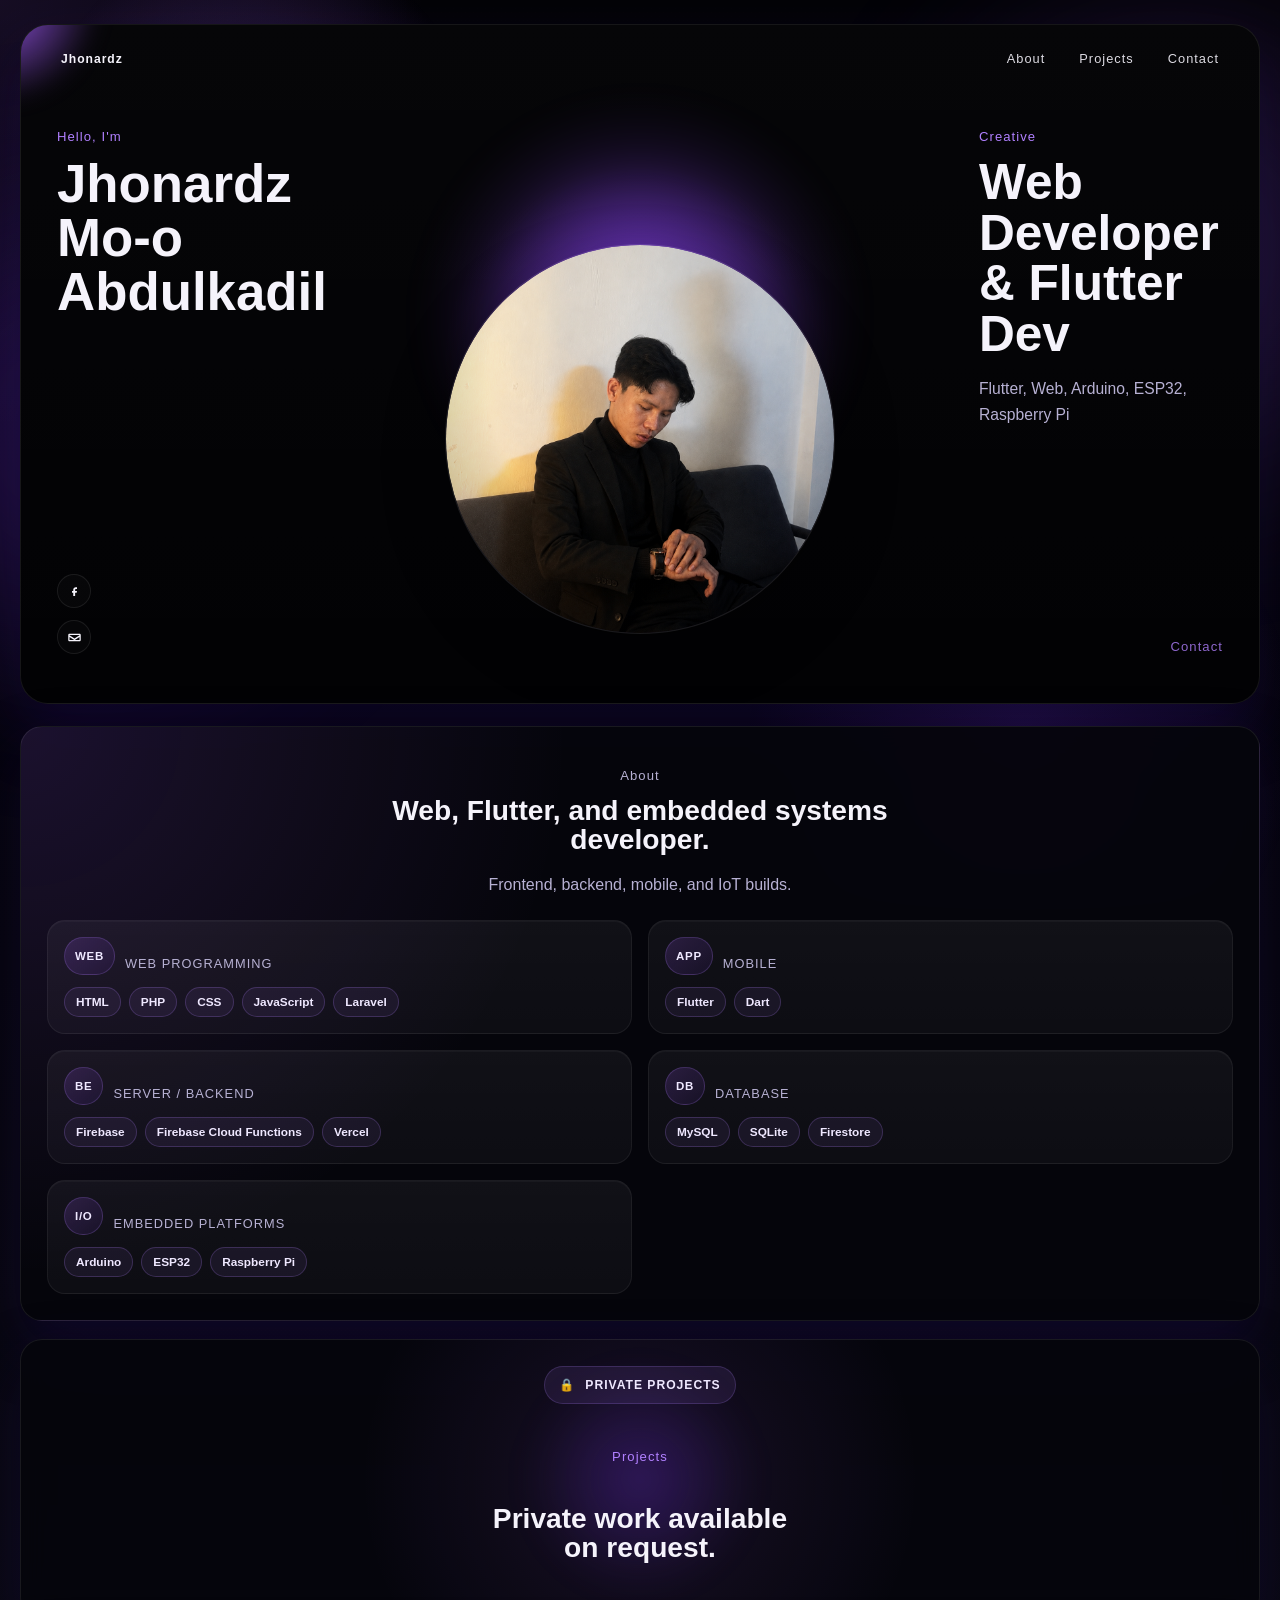
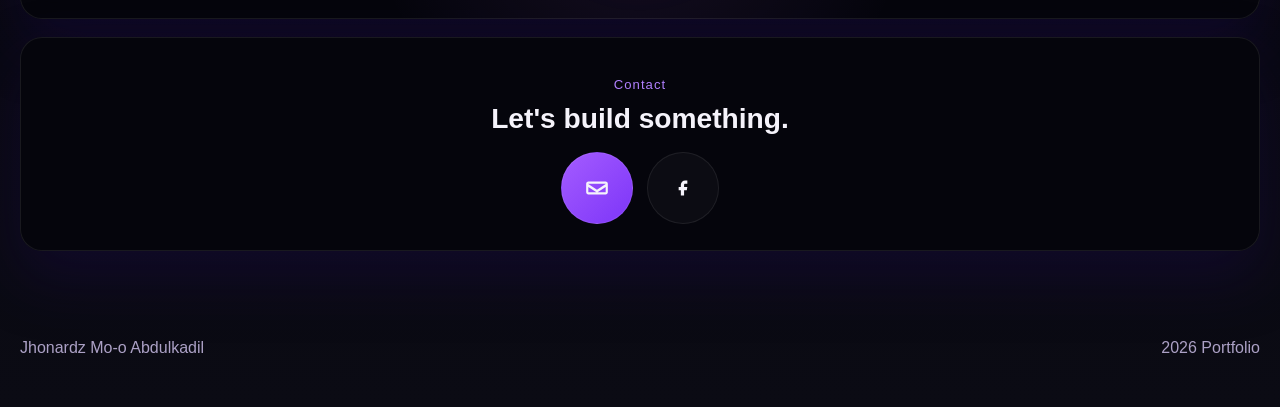
==== index.html @ d3d0dcbd "Add files via upload" ====
<!DOCTYPE html>
<html lang="en">
  <head>
    <meta charset="UTF-8" />
    <meta name="viewport" content="width=device-width, initial-scale=1.0" />
    <title>Jhonardz Mo-o Abdulkadil | Portfolio</title>
    <meta
      name="description"
      content="A premium portfolio landing page for Jhonardz Mo-o Abdulkadil."
    />
    <link rel="stylesheet" href="styles.css" />
  </head>
  <body>
    <div class="page-glow page-glow-left"></div>
    <div class="page-glow page-glow-right"></div>

    <div class="site-shell">
      <section class="showcase reveal" id="hero">
        <header class="topbar">
          <a class="brand" href="#hero">Jhonardz</a>

          <button
            class="menu-toggle"
            type="button"
            aria-expanded="false"
            aria-controls="site-nav"
            aria-label="Toggle navigation"
          >
            <span></span>
            <span></span>
          </button>

          <nav class="nav" id="site-nav">
            <a href="#about">About</a>
            <a href="#projects">Projects</a>
            <a href="#contact">Contact</a>
          </nav>
        </header>

        <div class="hero-layout">
          <aside class="hero-side hero-side-left">
            <div class="intro-copy">
              <p class="eyebrow">Hello, I'm</p>
              <h1>Jhonardz Mo-o Abdulkadil</h1>
            </div>

            <div class="social-rail">
              <a
                href="https://www.facebook.com/johnardz.abdulkadil/"
                aria-label="Facebook"
              >
                <svg viewBox="0 0 24 24" aria-hidden="true">
                  <path
                    d="M14 8h2V5h-2c-2.2 0-4 1.8-4 4v2H8v3h2v5h3v-5h2.5l.5-3H13V9c0-.6.4-1 1-1Z"
                  />
                </svg>
              </a>
              <a
                href="mailto:abdulkadiljhonardz@gmail.com"
                aria-label="Email"
              >
                <svg viewBox="0 0 24 24" aria-hidden="true">
                  <path
                    d="M4 6h16c1.1 0 2 .9 2 2v8c0 1.1-.9 2-2 2H4c-1.1 0-2-.9-2-2V8c0-1.1.9-2 2-2Zm0 2v.4l8 5.2 8-5.2V8H4Zm16 8V11l-7.5 4.9a1 1 0 0 1-1 0L4 11v5h16Z"
                  />
                </svg>
              </a>
            </div>
          </aside>

          <div class="portrait-stage" aria-hidden="true">
            <div class="portrait-aura"></div>
            <div class="portrait-core">
              <img
                class="portrait-image"
                src="me.png"
                alt="Portrait of Jhonardz Mo-o Abdulkadil"
              />
            </div>
          </div>

          <aside class="hero-side hero-side-right">
            <div class="role-copy">
              <p class="eyebrow">Creative</p>
              <h2>
                Web Developer
                <span>& Flutter Dev</span>
              </h2>
              <p class="hero-text">
                Flutter, Web, Arduino, ESP32, Raspberry Pi
              </p>
            </div>

            <a class="resume-link" href="#contact">Contact</a>
          </aside>
        </div>
      </section>

      <main class="content-stack">
        <section class="info-grid info-grid-single reveal" id="about">
          <article class="info-card info-card-large info-card-wide">
            <div class="about-summary">
              <p class="section-kicker">About</p>
              <h3>Web, Flutter, and embedded systems developer.</h3>
              <p>Frontend, backend, mobile, and IoT builds.</p>
            </div>
            <div class="skills-layout">
              <div class="skills-group">
                <div class="skills-meta">
                  <span class="skills-icon">WEB</span>
                  <p class="skills-label">Web Programming</p>
                </div>
                <div class="skills-cloud" aria-label="Web programming stack">
                  <span>HTML</span>
                  <span>PHP</span>
                  <span>CSS</span>
                  <span>JavaScript</span>
                  <span>Laravel</span>
                </div>
              </div>
              <div class="skills-group">
                <div class="skills-meta">
                  <span class="skills-icon">APP</span>
                  <p class="skills-label">Mobile</p>
                </div>
                <div class="skills-cloud" aria-label="Mobile development stack">
                  <span>Flutter</span>
                  <span>Dart</span>
                </div>
              </div>
              <div class="skills-group">
                <div class="skills-meta">
                  <span class="skills-icon">BE</span>
                  <p class="skills-label">Server / Backend</p>
                </div>
                <div class="skills-cloud" aria-label="Server and backend">
                  <span>Firebase</span>
                  <span>Firebase Cloud Functions</span>
                  <span>Vercel</span>
                </div>
              </div>
              <div class="skills-group">
                <div class="skills-meta">
                  <span class="skills-icon">DB</span>
                  <p class="skills-label">Database</p>
                </div>
                <div class="skills-cloud" aria-label="Database technologies">
                  <span>MySQL</span>
                  <span>SQLite</span>
                  <span>Firestore</span>
                </div>
              </div>
              <div class="skills-group">
                <div class="skills-meta">
                  <span class="skills-icon">I/O</span>
                  <p class="skills-label">Embedded Platforms</p>
                </div>
                <div class="skills-cloud" aria-label="Embedded platforms">
                  <span>Arduino</span>
                  <span>ESP32</span>
                  <span>Raspberry Pi</span>
                </div>
              </div>
            </div>
          </article>
        </section>

        <section class="projects reveal" id="projects" tabindex="0">
          <div class="projects-stage">
            <div class="projects-lock-badge" aria-label="Projects are private">
              <span aria-hidden="true">🔒</span>
              <span>Private Projects</span>
            </div>

            <div class="section-heading section-heading-centered">
              <p class="section-kicker">Projects</p>
              <h3>Private work available on request.</h3>
            </div>

            <div
              class="project-notice"
              id="project-notice"
              aria-live="polite"
              aria-hidden="true"
            >
              <span class="project-notice-lock" aria-hidden="true">🔒</span>
              <strong id="project-notice-title">Private Projects</strong>
            </div>
          </div>
        </section>

        <section class="contact-panel reveal" id="contact">
          <div class="contact-header">
            <p class="section-kicker">Contact</p>
            <h3>Let's build something.</h3>
          </div>

          <div class="contact-actions">
            <a
              class="button button-solid contact-icon-button"
              href="mailto:abdulkadiljhonardz@gmail.com"
              aria-label="Email"
            >
              <svg viewBox="0 0 24 24" aria-hidden="true">
                <path
                  d="M4 6h16c1.1 0 2 .9 2 2v8c0 1.1-.9 2-2 2H4c-1.1 0-2-.9-2-2V8c0-1.1.9-2 2-2Zm0 2v.4l8 5.2 8-5.2V8H4Zm16 8V11l-7.5 4.9a1 1 0 0 1-1 0L4 11v5h16Z"
                />
              </svg>
            </a>
            <a
              class="button button-ghost contact-icon-button"
              href="https://www.facebook.com/johnardz.abdulkadil/"
              aria-label="Facebook"
            >
              <svg viewBox="0 0 24 24" aria-hidden="true">
                <path
                  d="M14 8h2V5h-2c-2.2 0-4 1.8-4 4v2H8v3h2v5h3v-5h2.5l.5-3H13V9c0-.6.4-1 1-1Z"
                />
              </svg>
            </a>
          </div>
        </section>
      </main>
    </div>

    <footer class="footer">
      <p>Jhonardz Mo-o Abdulkadil</p>
      <p><span id="year"></span> Portfolio</p>
    </footer>

    <script src="script.js"></script>
  </body>
</html>
---- styles.css ----
:root {
  --page-bg: #05050b;
  --page-bg-alt: #0b0b14;
  --surface: #010103;
  --surface-soft: rgba(6, 6, 12, 0.94);
  --panel: rgba(255, 255, 255, 0.03);
  --line: rgba(255, 255, 255, 0.08);
  --text: #f5f3fb;
  --muted: #b7b1d3;
  --accent: #a45cff;
  --accent-strong: #7d35f8;
  --shadow: 0 26px 60px rgba(30, 10, 85, 0.34);
  --radius-xl: 28px;
  --radius-lg: 22px;
  --radius-md: 18px;
  --max-width: 1240px;
}

* {
  box-sizing: border-box;
}

html {
  scroll-behavior: smooth;
}

body {
  margin: 0;
  min-height: 100vh;
  background:
    radial-gradient(circle at top left, rgba(164, 92, 255, 0.12), transparent 18%),
    linear-gradient(180deg, #030306 0%, var(--page-bg) 48%, var(--page-bg-alt) 100%);
  color: var(--text);
  font-family: "Trebuchet MS", "Segoe UI", sans-serif;
  overflow-x: hidden;
}

body::before {
  content: "";
  position: fixed;
  inset: 0;
  pointer-events: none;
  background:
    radial-gradient(circle at 20% 18%, rgba(164, 92, 255, 0.3), transparent 18%),
    radial-gradient(circle at 80% 82%, rgba(125, 53, 248, 0.18), transparent 22%);
}

a {
  color: inherit;
  text-decoration: none;
}

.page-glow {
  position: fixed;
  width: 420px;
  height: 420px;
  border-radius: 50%;
  filter: blur(100px);
  pointer-events: none;
  opacity: 0.6;
}

.page-glow-left {
  left: -120px;
  top: 220px;
  background: rgba(125, 53, 248, 0.4);
}

.page-glow-right {
  right: -100px;
  top: 40px;
  background: rgba(164, 92, 255, 0.3);
}

.site-shell {
  width: min(calc(100% - 36px), var(--max-width));
  margin: 24px auto 0;
}

.showcase,
.info-card,
.projects,
.contact-panel {
  border: 1px solid rgba(255, 255, 255, 0.08);
  box-shadow: var(--shadow);
}

.showcase {
  position: relative;
  overflow: hidden;
  min-height: 680px;
  padding: 18px 28px 22px;
  border-radius: var(--radius-xl);
  background:
    radial-gradient(circle at center, rgba(125, 53, 248, 0.14), transparent 28%),
    linear-gradient(180deg, rgba(255, 255, 255, 0.02), rgba(255, 255, 255, 0.005)),
    var(--surface);
}

.showcase::before {
  content: "";
  position: absolute;
  top: -120px;
  left: -120px;
  width: 200px;
  height: 200px;
  border-radius: 50%;
  background: radial-gradient(circle, rgba(164, 92, 255, 0.9), transparent 68%);
  filter: blur(12px);
}

.topbar {
  position: relative;
  z-index: 2;
  display: flex;
  align-items: center;
  justify-content: space-between;
  gap: 16px;
  padding: 8px 12px;
}

.brand,
.nav a,
.eyebrow,
.section-kicker,
.project-index,
.resume-link {
  letter-spacing: 0.08em;
}

.brand {
  font-size: 0.76rem;
  font-weight: 700;
  text-transform: none;
}

.nav {
  display: flex;
  align-items: center;
  gap: 34px;
}

.nav a {
  font-size: 0.8rem;
  color: var(--text);
  opacity: 0.9;
}

.nav a:hover,
.nav a:focus-visible {
  color: #ccb1ff;
}

.menu-toggle {
  display: none;
  border: 0;
  padding: 0;
  background: transparent;
  cursor: pointer;
}

.menu-toggle span {
  display: block;
  width: 24px;
  height: 2px;
  margin: 5px 0;
  background: var(--text);
  transition: transform 180ms ease;
}

.hero-layout {
  position: relative;
  display: grid;
  grid-template-columns: minmax(180px, 1fr) minmax(300px, 470px) minmax(180px, 1fr);
  align-items: center;
  min-height: 600px;
  gap: 24px;
}

.hero-side {
  position: relative;
  z-index: 2;
  display: flex;
  flex-direction: column;
  justify-content: center;
  min-height: 100%;
  padding: 42px 8px 20px;
}

.hero-side-left {
  align-items: flex-start;
}

.hero-side-right {
  align-items: flex-end;
  text-align: left;
}

.intro-copy,
.role-copy {
  max-width: 290px;
}

.eyebrow,
.section-kicker,
.project-index,
.resume-link {
  color: #b180ff;
  font-size: 0.82rem;
  text-transform: none;
}

h1,
h2,
h3,
h4 {
  margin: 0;
  font-family: "Arial Black", "Avenir Next", sans-serif;
  line-height: 1.02;
}

h1 {
  max-width: 8ch;
  font-size: clamp(2.1rem, 4.2vw, 3.3rem);
}

h2 {
  max-width: 8ch;
  font-size: clamp(2rem, 4vw, 3.1rem);
}

h2 span {
  color: var(--text);
}

.hero-text {
  max-width: 28ch;
  margin-top: 16px;
  color: var(--muted);
  font-size: 0.98rem;
  line-height: 1.7;
}

.hero-actions,
.contact-actions {
  display: flex;
  flex-wrap: wrap;
  gap: 12px;
}

.hero-actions {
  margin-top: 20px;
}

.stack-badges,
.project-tags {
  display: flex;
  flex-wrap: wrap;
  gap: 10px;
}

.stack-badges {
  margin-top: 20px;
  max-width: 360px;
}

.stack-badges span,
.project-tags span {
  display: inline-flex;
  align-items: center;
  min-height: 34px;
  padding: 0 14px;
  border: 1px solid rgba(177, 128, 255, 0.22);
  border-radius: 999px;
  background: rgba(177, 128, 255, 0.08);
  color: #efe8ff;
  font-size: 0.78rem;
  font-weight: 700;
}

.social-rail {
  display: flex;
  flex-direction: column;
  gap: 12px;
  margin-top: auto;
}

.social-rail a {
  display: grid;
  place-items: center;
  width: 34px;
  height: 34px;
  border: 1px solid var(--line);
  border-radius: 50%;
  background: rgba(255, 255, 255, 0.02);
  transition:
    transform 180ms ease,
    border-color 180ms ease,
    background 180ms ease;
}

.social-rail a:hover,
.social-rail a:focus-visible {
  transform: translateY(-2px);
  border-color: rgba(177, 128, 255, 0.7);
  background: rgba(177, 128, 255, 0.08);
}

.social-rail svg {
  width: 15px;
  height: 15px;
  fill: var(--text);
}

.portrait-stage {
  position: relative;
  display: grid;
  place-items: end center;
  min-height: 520px;
}

.portrait-aura {
  position: absolute;
  left: 50%;
  bottom: 102px;
  width: 430px;
  height: 430px;
  transform: translateX(-50%);
  border-radius: 50%;
  background: radial-gradient(circle, rgba(145, 71, 255, 0.95), rgba(145, 71, 255, 0.1) 54%, transparent 72%);
  filter: blur(16px);
}

.portrait-core {
  position: relative;
  width: min(100%, 390px);
  aspect-ratio: 1 / 1;
  display: flex;
  align-items: center;
  justify-content: center;
  overflow: hidden;
  border-radius: 50%;
  border: 1px solid rgba(255, 255, 255, 0.08);
  box-shadow:
    0 24px 60px rgba(0, 0, 0, 0.34),
    inset 0 0 0 1px rgba(177, 128, 255, 0.08);
  background: rgba(255, 255, 255, 0.02);
}

.portrait-core::after {
  content: "";
  position: absolute;
  inset: 0;
  border-radius: 50%;
  background: radial-gradient(circle at 50% 35%, transparent 48%, rgba(1, 1, 3, 0.18) 72%, rgba(1, 1, 3, 0.5) 100%);
  pointer-events: none;
}

.portrait-image {
  width: 100%;
  height: 100%;
  object-fit: cover;
  object-position: center 22%;
  filter:
    saturate(0.96)
    contrast(1.04)
    brightness(0.96);
  border-radius: 50%;
}

.resume-link {
  margin-top: auto;
  opacity: 0.8;
}

.content-stack {
  padding: 22px 0 72px;
}

.info-grid {
  display: grid;
  grid-template-columns: 1.2fr 0.8fr 0.8fr;
  gap: 18px;
}

.info-grid-single {
  grid-template-columns: 1fr;
}

.info-card-wide {
  width: 100%;
  max-width: none;
  margin: 0;
  text-align: center;
  padding: 30px;
}

.about-summary {
  max-width: 560px;
  margin: 0 auto 22px;
}

.about-summary h3 {
  margin-top: 10px;
}

.about-summary p {
  margin: 12px 0 0;
  color: var(--muted);
  line-height: 1.7;
}

.skills-layout {
  display: grid;
  grid-template-columns: repeat(2, 1fr);
  gap: 16px;
  margin-top: 18px;
  text-align: left;
}

.skills-group {
  padding: 16px;
  border: 1px solid rgba(255, 255, 255, 0.06);
  border-radius: var(--radius-md);
  background:
    linear-gradient(180deg, rgba(255, 255, 255, 0.03), rgba(255, 255, 255, 0.015)),
    rgba(255, 255, 255, 0.02);
  box-shadow: inset 0 1px 0 rgba(255, 255, 255, 0.03);
}

.skills-meta {
  display: flex;
  align-items: center;
  gap: 10px;
  margin-bottom: 12px;
}

.skills-icon {
  display: inline-flex;
  align-items: center;
  justify-content: center;
  min-width: 38px;
  height: 38px;
  padding: 0 10px;
  border: 1px solid rgba(177, 128, 255, 0.22);
  border-radius: 999px;
  background: linear-gradient(135deg, rgba(164, 92, 255, 0.18), rgba(125, 53, 248, 0.08));
  color: #efe8ff;
  font-size: 0.72rem;
  font-weight: 700;
  letter-spacing: 0.06em;
}

.skills-label {
  margin: 0;
  color: #b180ff;
  font-size: 0.8rem;
  letter-spacing: 0.08em;
  text-transform: uppercase;
}

.skills-cloud {
  display: flex;
  flex-wrap: wrap;
  justify-content: flex-start;
  gap: 8px;
}

.skills-cloud span {
  display: inline-flex;
  align-items: center;
  min-height: 30px;
  padding: 0 11px;
  border: 1px solid rgba(177, 128, 255, 0.22);
  border-radius: 999px;
  background: rgba(177, 128, 255, 0.08);
  color: #efe8ff;
  font-size: 0.74rem;
  font-weight: 700;
}

.info-card,
.services,
.projects,
.contact-panel {
  padding: 26px;
  border-radius: var(--radius-lg);
  background: var(--surface-soft);
  backdrop-filter: blur(14px);
}

.info-card-large {
  background:
    radial-gradient(circle at left top, rgba(164, 92, 255, 0.14), transparent 40%),
    var(--surface-soft);
}

.info-card h3,
.section-heading h3,
.contact-panel h3 {
  margin-top: 10px;
  font-size: clamp(1.3rem, 2.2vw, 1.95rem);
}

.info-card p:not(.section-kicker),
.project-card p {
  margin: 16px 0 0;
  color: var(--muted);
  line-height: 1.7;
}

.projects,
.contact-panel {
  margin-top: 18px;
}

.projects {
  position: relative;
  cursor: pointer;
  min-height: 280px;
  overflow: hidden;
  background:
    radial-gradient(circle at center, rgba(164, 92, 255, 0.12), transparent 44%),
    var(--surface-soft);
}

.projects::before {
  content: "";
  position: absolute;
  left: 50%;
  top: 50%;
  width: 220px;
  height: 220px;
  transform: translate(-50%, -50%);
  border-radius: 50%;
  background: radial-gradient(circle, rgba(125, 53, 248, 0.24), rgba(125, 53, 248, 0.02) 66%, transparent 74%);
  filter: blur(18px);
}

.projects-lock-badge {
  display: flex;
  align-items: center;
  justify-content: center;
  gap: 10px;
  width: fit-content;
  min-height: 38px;
  margin: 0 auto 18px;
  padding: 0 14px;
  border: 1px solid rgba(177, 128, 255, 0.2);
  border-radius: 999px;
  background: rgba(177, 128, 255, 0.1);
  color: #efe8ff;
  font-size: 0.76rem;
  font-weight: 700;
  letter-spacing: 0.08em;
  text-transform: uppercase;
}

.projects-stage {
  position: relative;
  z-index: 1;
  display: grid;
  justify-items: center;
  gap: 14px;
}

.section-heading {
  display: flex;
  align-items: end;
  justify-content: space-between;
  gap: 18px;
}

.section-heading-centered {
  flex-direction: column;
  align-items: center;
  justify-content: center;
  text-align: center;
}

.section-heading-centered h3 {
  max-width: 20ch;
}

.service-grid {
  display: grid;
  grid-template-columns: repeat(3, 1fr);
  gap: 18px;
  margin-top: 22px;
}

.service-card {
  padding: 24px;
  border: 1px solid var(--line);
  border-radius: var(--radius-md);
  background: rgba(255, 255, 255, 0.02);
}

.service-card h4 {
  margin-top: 10px;
  font-size: 1.08rem;
}

.service-card p:last-child {
  margin: 16px 0 0;
  color: var(--muted);
  line-height: 1.7;
}

.project-grid {
  display: grid;
  grid-template-columns: repeat(3, 1fr);
  gap: 18px;
  margin-top: 22px;
}

.project-card {
  appearance: none;
  width: 100%;
  padding: 24px;
  border: 1px solid var(--line);
  border-radius: var(--radius-md);
  background: rgba(255, 255, 255, 0.02);
  color: var(--text);
  text-align: left;
  cursor: pointer;
  transition:
    transform 180ms ease,
    border-color 180ms ease,
    background 180ms ease,
    box-shadow 180ms ease;
}

.project-card:hover,
.project-card:focus-visible {
  transform: translateY(-4px);
  border-color: rgba(177, 128, 255, 0.34);
  background: rgba(177, 128, 255, 0.06);
  box-shadow: 0 18px 40px rgba(90, 32, 176, 0.16);
}

.project-card:focus-visible {
  outline: 2px solid rgba(177, 128, 255, 0.5);
  outline-offset: 2px;
}

.project-card h4 {
  margin-top: 10px;
  font-size: 1.08rem;
}

.project-tags {
  margin-top: 18px;
}

.project-notice {
  display: flex;
  align-items: center;
  justify-content: center;
  gap: 14px;
  margin-top: 4px;
  padding: 0 20px;
  width: fit-content;
  margin-left: auto;
  margin-right: auto;
  max-height: 0;
  overflow: hidden;
  border: 1px solid transparent;
  border-radius: var(--radius-md);
  background: rgba(177, 128, 255, 0.08);
  opacity: 0;
  transform: translateY(10px);
  transition:
    max-height 220ms ease,
    padding 220ms ease,
    opacity 220ms ease,
    transform 220ms ease,
    border-color 220ms ease;
}

.project-notice.is-visible {
  max-height: 120px;
  padding: 16px 20px;
  border-color: rgba(177, 128, 255, 0.2);
  opacity: 1;
  transform: translateY(0);
}

.project-notice-lock {
  display: grid;
  place-items: center;
  width: 42px;
  height: 42px;
  border-radius: 50%;
  background: rgba(177, 128, 255, 0.16);
  flex-shrink: 0;
}

.project-notice strong {
  display: block;
  font-size: 0.95rem;
  letter-spacing: 0.08em;
  text-transform: uppercase;
  text-align: center;
}

.contact-copy {
  margin: 14px 0 0;
  max-width: 50ch;
  color: var(--muted);
  line-height: 1.7;
}

.contact-panel {
  display: flex;
  flex-direction: column;
  align-items: center;
  justify-content: center;
  gap: 18px;
  text-align: center;
}

.contact-actions {
  display: flex;
  flex-wrap: wrap;
  justify-content: center;
  gap: 14px;
}

.button {
  display: inline-flex;
  align-items: center;
  justify-content: center;
  min-height: 50px;
  padding: 0 20px;
  border-radius: 999px;
  border: 1px solid var(--line);
  font-weight: 700;
  transition:
    transform 180ms ease,
    border-color 180ms ease,
    background 180ms ease;
}

.button:hover,
.button:focus-visible {
  transform: translateY(-2px);
}

.button-solid {
  background: linear-gradient(135deg, #a45cff, #7d35f8);
}

.button-ghost {
  background: rgba(255, 255, 255, 0.03);
}

.contact-icon-button {
  width: 72px;
  min-width: 72px;
  min-height: 72px;
  padding: 0;
  border-radius: 50%;
}

.contact-icon-button svg {
  width: 26px;
  height: 26px;
  fill: currentColor;
}

.footer {
  display: flex;
  justify-content: space-between;
  gap: 16px;
  width: min(calc(100% - 36px), var(--max-width));
  margin: 0 auto;
  padding: 0 0 34px;
  color: rgba(213, 199, 242, 0.8);
}

.reveal {
  opacity: 0;
  transform: translateY(28px);
  transition:
    opacity 700ms ease,
    transform 700ms ease;
}

.reveal.is-visible {
  opacity: 1;
  transform: translateY(0);
}

@media (max-width: 1080px) {
  .hero-layout,
  .info-grid,
  .service-grid,
  .project-grid,
  .contact-panel {
    grid-template-columns: 1fr;
  }

  .hero-layout {
    display: flex;
    flex-direction: column;
    min-height: auto;
    gap: 22px;
    padding: 12px 0 0;
  }

  .hero-side {
    min-height: auto;
    width: 100%;
    padding: 0 8px;
  }

  .hero-side-right {
    align-items: flex-start;
  }

  .portrait-stage {
    min-height: 430px;
    width: 100%;
  }

  .info-grid,
  .skills-layout,
  .service-grid,
  .project-grid {
    display: grid;
  }

  .skills-layout {
    grid-template-columns: 1fr;
  }

  .contact-panel {
    display: grid;
  }

  .contact-actions {
    justify-content: center;
  }
}

@media (max-width: 760px) {
  .site-shell {
    width: min(calc(100% - 20px), var(--max-width));
    margin-top: 10px;
  }

  .showcase {
    min-height: auto;
    padding: 14px 16px 22px;
    border-radius: 22px;
  }

  .topbar {
    padding: 4px;
  }

  .menu-toggle {
    display: inline-block;
  }

  .nav {
    position: absolute;
    top: calc(100% + 10px);
    left: 0;
    right: 0;
    display: none;
    flex-direction: column;
    align-items: flex-start;
    gap: 12px;
    padding: 16px;
    border: 1px solid var(--line);
    border-radius: 18px;
    background: rgba(9, 9, 22, 0.96);
  }

  .nav.is-open {
    display: flex;
  }

  .menu-toggle[aria-expanded="true"] span:first-child {
    transform: translateY(7px) rotate(45deg);
  }

  .menu-toggle[aria-expanded="true"] span:last-child {
    transform: translateY(-7px) rotate(-45deg);
  }

  .hero-side,
  .info-card,
  .services,
  .projects,
  .contact-panel {
    padding-left: 8px;
    padding-right: 8px;
  }

  h1,
  h2 {
    max-width: none;
    font-size: clamp(1.85rem, 8vw, 2.5rem);
  }

  .portrait-stage {
    min-height: 320px;
  }

  .portrait-core {
    width: min(100%, 260px);
  }

  .portrait-aura {
    width: 220px;
    height: 220px;
    bottom: 64px;
  }

  .social-rail {
    flex-direction: row;
    margin-top: 18px;
  }

  .stack-badges {
    max-width: none;
  }

  .resume-link {
    margin-top: 20px;
  }

  .footer {
    flex-direction: column;
    padding-bottom: 24px;
  }

  .projects-lock-badge {
    position: static;
    margin-bottom: 16px;
  }
}
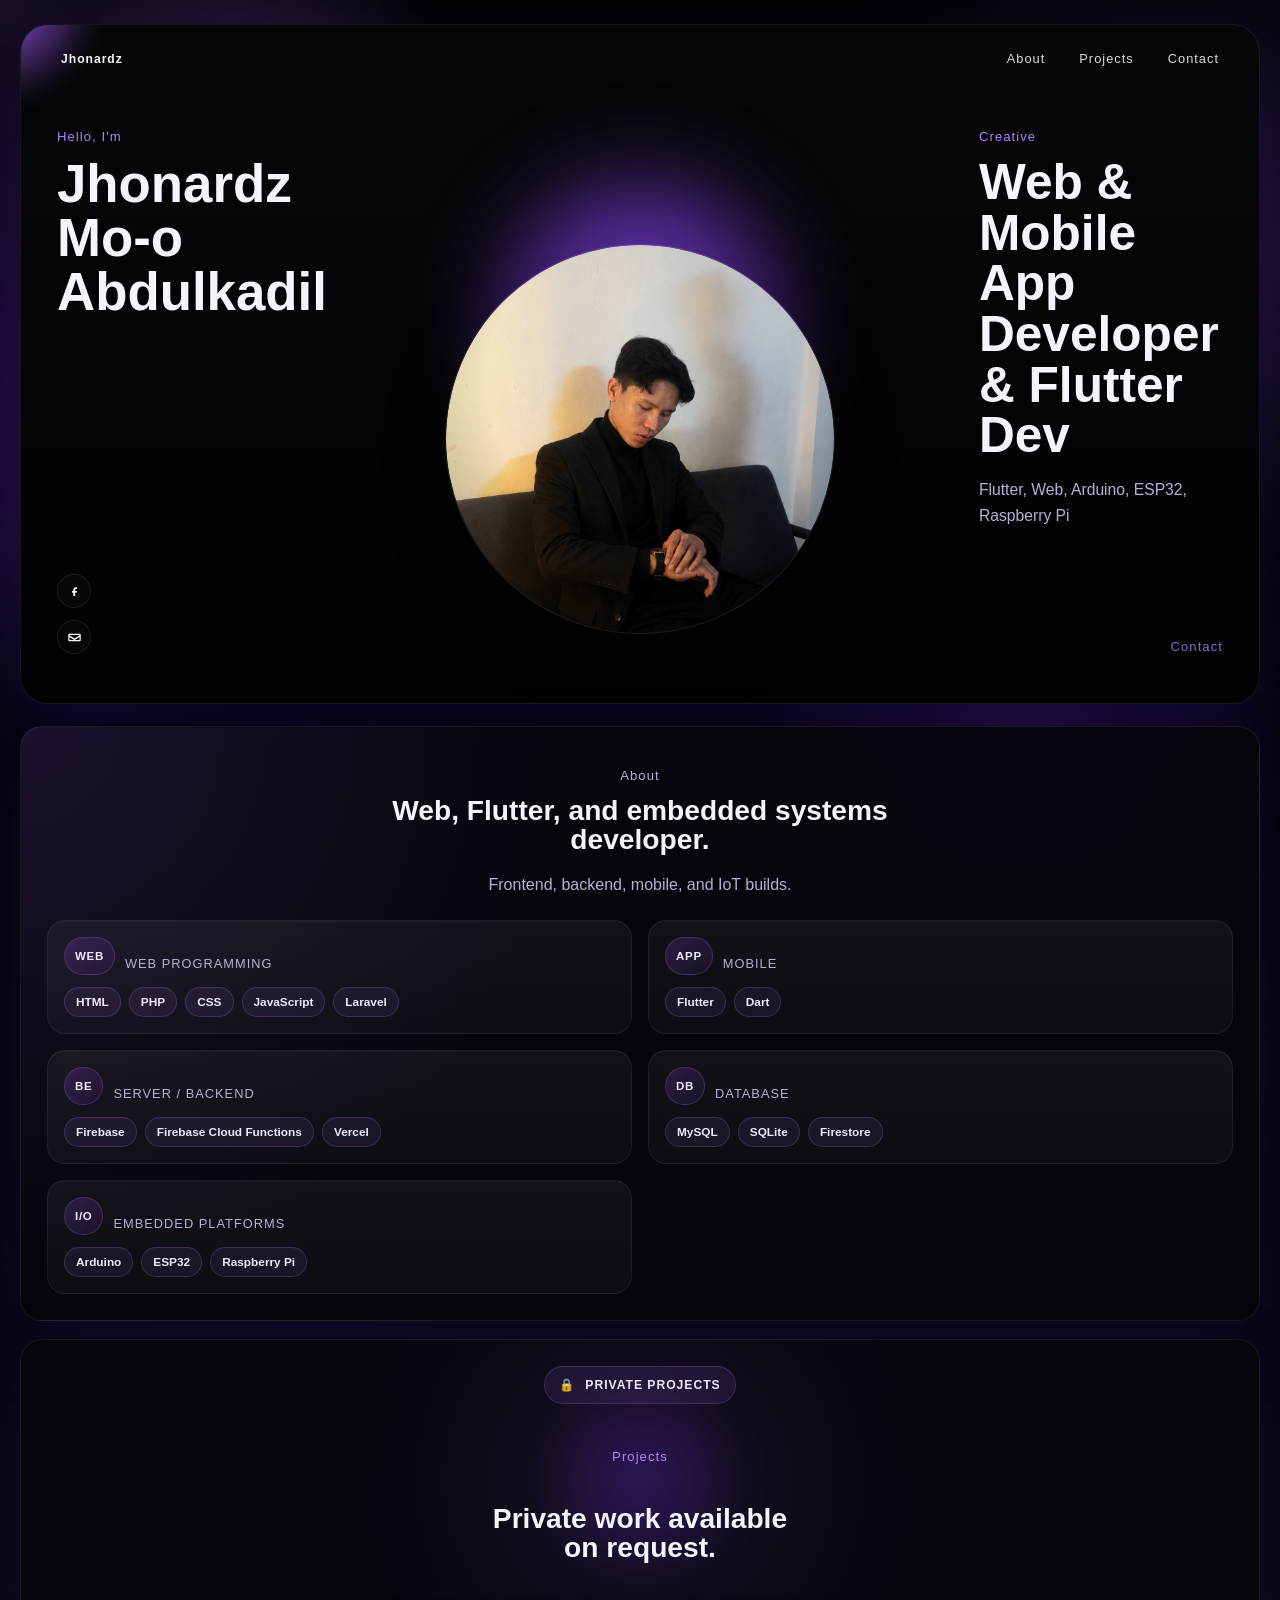
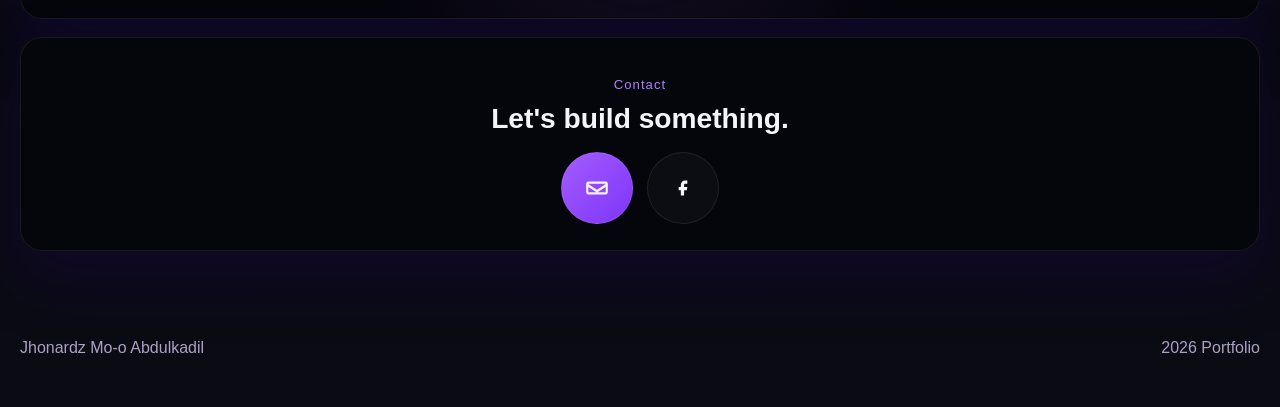
==== commit 4d90613e: "Change job title to Web & Mobile App Developer" ====
--- a/index.html
+++ b/index.html
@@ -83,7 +83,7 @@
             <div class="role-copy">
               <p class="eyebrow">Creative</p>
               <h2>
-                Web Developer
+                Web & Mobile App Developer
                 <span>& Flutter Dev</span>
               </h2>
               <p class="hero-text">
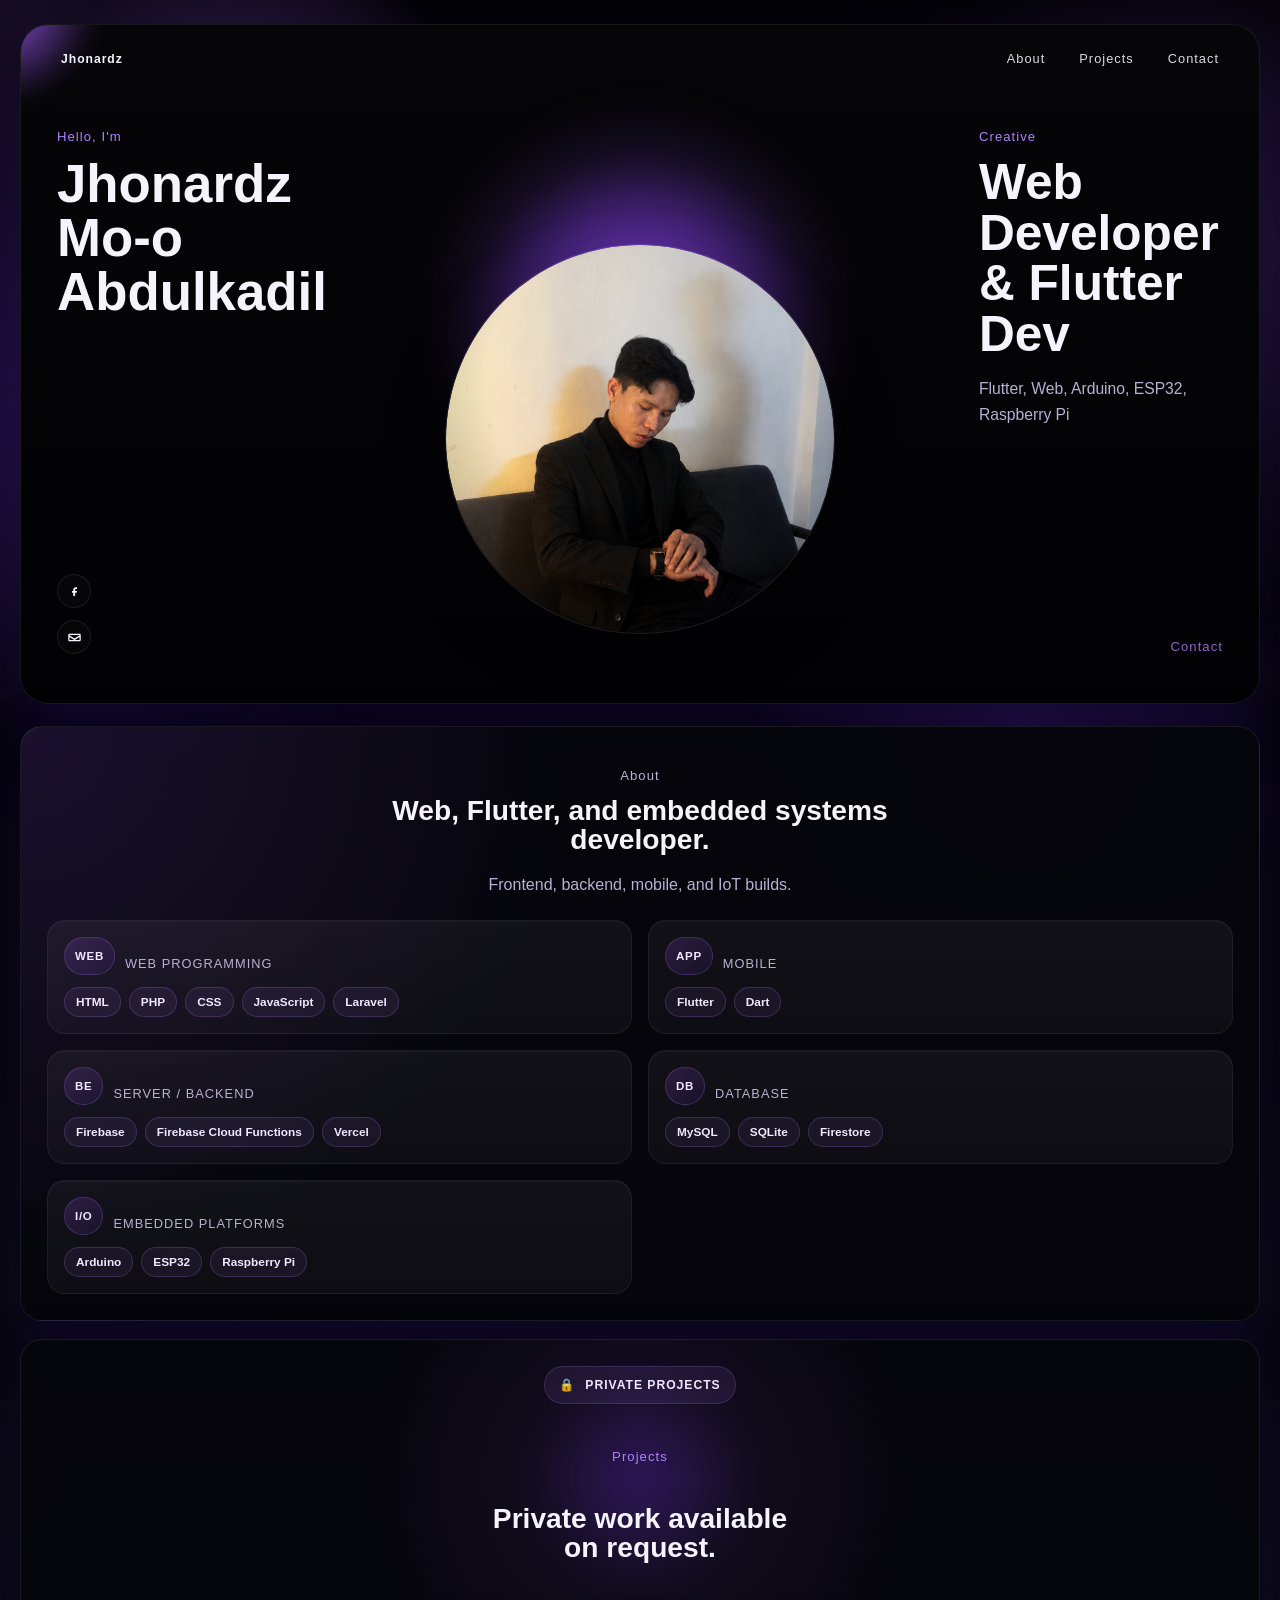
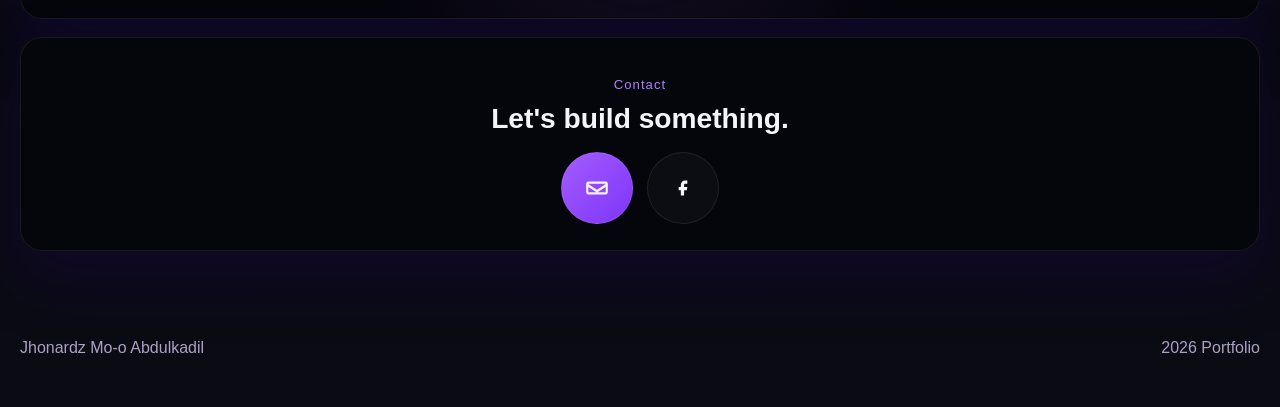
==== commit fc5d806b: "Change job title to 'Web Developer'" ====
--- a/index.html
+++ b/index.html
@@ -83,7 +83,7 @@
             <div class="role-copy">
               <p class="eyebrow">Creative</p>
               <h2>
-                Web & Mobile App Developer
+                Web Developer
                 <span>& Flutter Dev</span>
               </h2>
               <p class="hero-text">
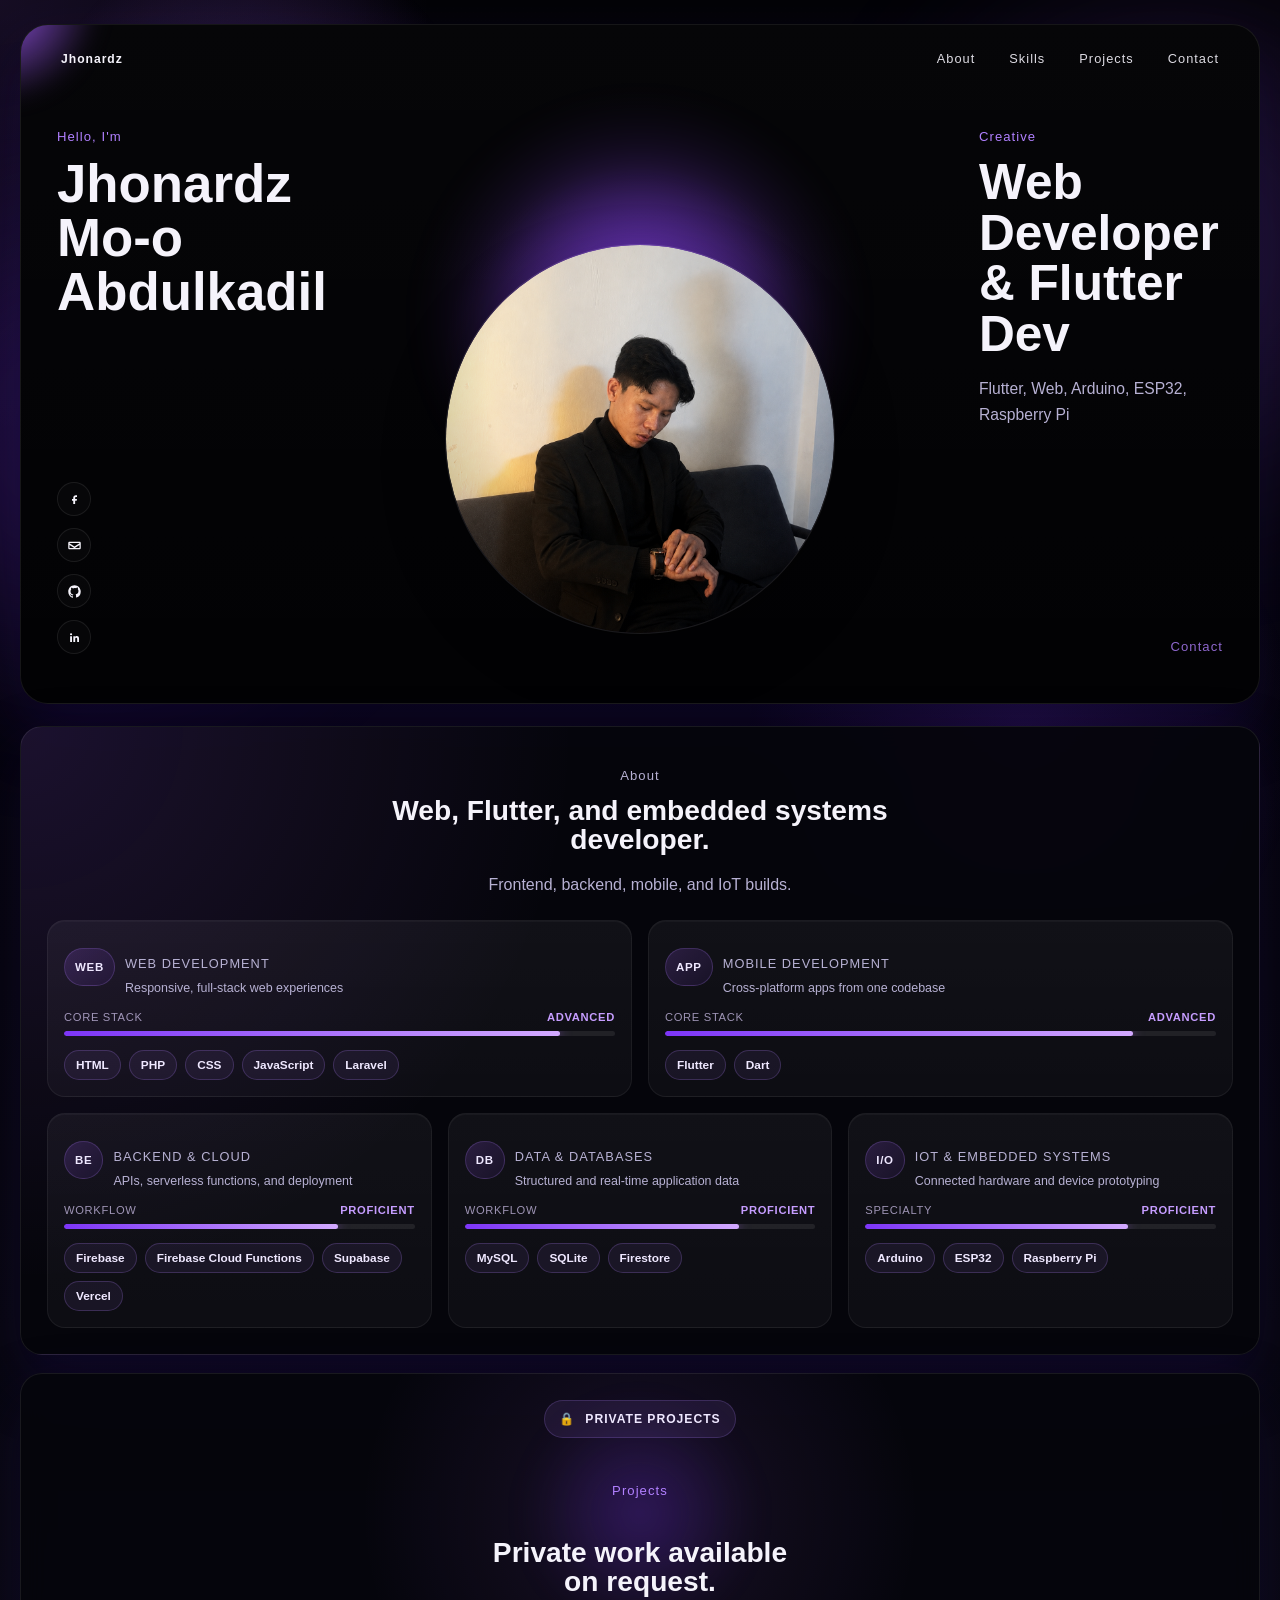
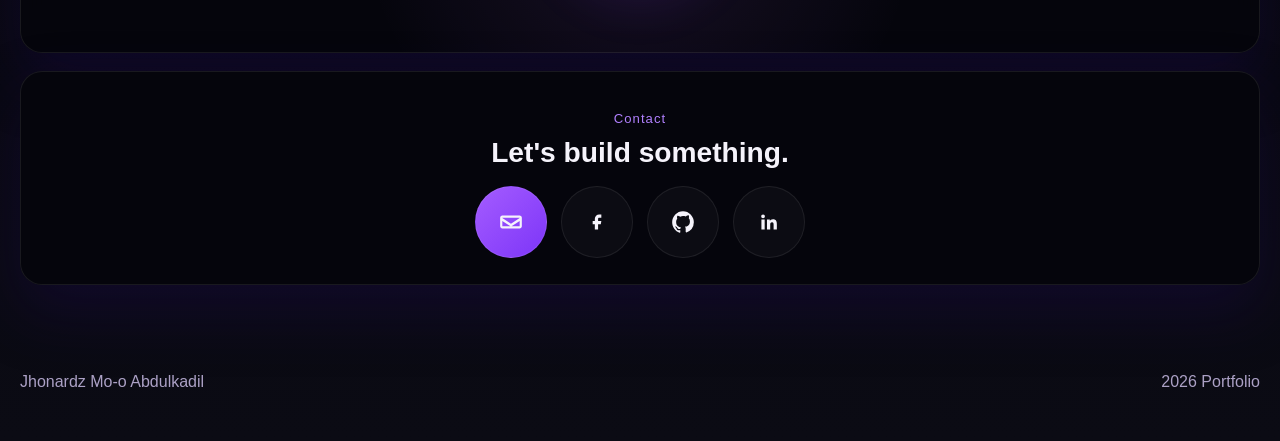
==== commit 59102b59: "Enhance portfolio skills and social links" ====
--- a/index.html
+++ b/index.html
@@ -32,6 +32,7 @@
 
           <nav class="nav" id="site-nav">
             <a href="#about">About</a>
+            <a href="#skills">Skills</a>
             <a href="#projects">Projects</a>
             <a href="#contact">Contact</a>
           </nav>
@@ -65,6 +66,26 @@
                   />
                 </svg>
               </a>
+              <a
+                href="https://github.com/abdulkadiljhonardz-byte"
+                target="_blank"
+                rel="noreferrer"
+                aria-label="GitHub"
+              >
+                <svg viewBox="0 0 24 24" aria-hidden="true">
+                  <path d="M12 2C6.48 2 2 6.58 2 12.23c0 4.52 2.87 8.35 6.84 9.7.5.1.68-.22.68-.49 0-.24-.01-1.04-.01-1.88-2.78.62-3.37-1.2-3.37-1.2-.45-1.18-1.11-1.49-1.11-1.49-.91-.64.07-.63.07-.63 1.01.07 1.54 1.06 1.54 1.06.9 1.57 2.36 1.12 2.94.86.09-.67.35-1.12.64-1.38-2.22-.26-4.56-1.15-4.56-5.1 0-1.13.39-2.05 1.04-2.78-.1-.26-.45-1.31.1-2.73 0 0 .85-.28 2.75 1.06A9.3 9.3 0 0 1 12 6.5c.85 0 1.71.12 2.51.35 1.9-1.34 2.74-1.06 2.74-1.06.55 1.42.2 2.47.1 2.73.65.73 1.04 1.65 1.04 2.78 0 3.96-2.35 4.83-4.58 5.09.36.32.68.94.68 1.9 0 1.37-.01 2.47-.01 2.81 0 .27.18.6.69.49A10.25 10.25 0 0 0 22 12.23C22 6.58 17.52 2 12 2Z" />
+                </svg>
+              </a>
+              <a
+                href="https://www.linkedin.com/in/jhonardz-abdulkadil"
+                target="_blank"
+                rel="noreferrer"
+                aria-label="LinkedIn"
+              >
+                <svg viewBox="0 0 24 24" aria-hidden="true">
+                  <path d="M6.5 8.5A1.75 1.75 0 1 0 6.5 5a1.75 1.75 0 0 0 0 3.5ZM5 9.8h3V19H5V9.8Zm4.9 0h2.87v1.25h.04c.4-.76 1.38-1.56 2.84-1.56 3.04 0 3.6 2 3.6 4.6V19h-3v-4.35c0-1.04-.02-2.37-1.45-2.37-1.45 0-1.67 1.13-1.67 2.3V19h-3V9.8Z" />
+                </svg>
+              </a>
             </div>
           </aside>
 
@@ -104,12 +125,17 @@
               <h3>Web, Flutter, and embedded systems developer.</h3>
               <p>Frontend, backend, mobile, and IoT builds.</p>
             </div>
-            <div class="skills-layout">
-              <div class="skills-group">
+            <div class="skills-layout" id="skills">
+              <div class="skills-group skills-group-featured">
                 <div class="skills-meta">
                   <span class="skills-icon">WEB</span>
-                  <p class="skills-label">Web Programming</p>
-                </div>
+                  <div>
+                    <p class="skills-label">Web Development</p>
+                    <p class="skills-description">Responsive, full-stack web experiences</p>
+                  </div>
+                </div>
+                <div class="skill-level"><span>Core stack</span><span>Advanced</span></div>
+                <div class="skill-meter" role="progressbar" aria-label="Web development proficiency" aria-valuemin="0" aria-valuemax="100" aria-valuenow="90"><span style="--level: 90%"></span></div>
                 <div class="skills-cloud" aria-label="Web programming stack">
                   <span>HTML</span>
                   <span>PHP</span>
@@ -118,11 +144,16 @@
                   <span>Laravel</span>
                 </div>
               </div>
-              <div class="skills-group">
+              <div class="skills-group skills-group-featured">
                 <div class="skills-meta">
                   <span class="skills-icon">APP</span>
-                  <p class="skills-label">Mobile</p>
-                </div>
+                  <div>
+                    <p class="skills-label">Mobile Development</p>
+                    <p class="skills-description">Cross-platform apps from one codebase</p>
+                  </div>
+                </div>
+                <div class="skill-level"><span>Core stack</span><span>Advanced</span></div>
+                <div class="skill-meter" role="progressbar" aria-label="Mobile development proficiency" aria-valuemin="0" aria-valuemax="100" aria-valuenow="85"><span style="--level: 85%"></span></div>
                 <div class="skills-cloud" aria-label="Mobile development stack">
                   <span>Flutter</span>
                   <span>Dart</span>
@@ -131,19 +162,30 @@
               <div class="skills-group">
                 <div class="skills-meta">
                   <span class="skills-icon">BE</span>
-                  <p class="skills-label">Server / Backend</p>
-                </div>
+                  <div>
+                    <p class="skills-label">Backend & Cloud</p>
+                    <p class="skills-description">APIs, serverless functions, and deployment</p>
+                  </div>
+                </div>
+                <div class="skill-level"><span>Workflow</span><span>Proficient</span></div>
+                <div class="skill-meter" role="progressbar" aria-label="Backend and cloud proficiency" aria-valuemin="0" aria-valuemax="100" aria-valuenow="78"><span style="--level: 78%"></span></div>
                 <div class="skills-cloud" aria-label="Server and backend">
                   <span>Firebase</span>
                   <span>Firebase Cloud Functions</span>
+                  <span>Supabase</span>
                   <span>Vercel</span>
                 </div>
               </div>
               <div class="skills-group">
                 <div class="skills-meta">
                   <span class="skills-icon">DB</span>
-                  <p class="skills-label">Database</p>
-                </div>
+                  <div>
+                    <p class="skills-label">Data & Databases</p>
+                    <p class="skills-description">Structured and real-time application data</p>
+                  </div>
+                </div>
+                <div class="skill-level"><span>Workflow</span><span>Proficient</span></div>
+                <div class="skill-meter" role="progressbar" aria-label="Database proficiency" aria-valuemin="0" aria-valuemax="100" aria-valuenow="78"><span style="--level: 78%"></span></div>
                 <div class="skills-cloud" aria-label="Database technologies">
                   <span>MySQL</span>
                   <span>SQLite</span>
@@ -153,8 +195,13 @@
               <div class="skills-group">
                 <div class="skills-meta">
                   <span class="skills-icon">I/O</span>
-                  <p class="skills-label">Embedded Platforms</p>
-                </div>
+                  <div>
+                    <p class="skills-label">IoT & Embedded Systems</p>
+                    <p class="skills-description">Connected hardware and device prototyping</p>
+                  </div>
+                </div>
+                <div class="skill-level"><span>Specialty</span><span>Proficient</span></div>
+                <div class="skill-meter" role="progressbar" aria-label="IoT and embedded systems proficiency" aria-valuemin="0" aria-valuemax="100" aria-valuenow="75"><span style="--level: 75%"></span></div>
                 <div class="skills-cloud" aria-label="Embedded platforms">
                   <span>Arduino</span>
                   <span>ESP32</span>
@@ -218,6 +265,28 @@
                 />
               </svg>
             </a>
+            <a
+              class="button button-ghost contact-icon-button"
+              href="https://github.com/abdulkadiljhonardz-byte"
+              target="_blank"
+              rel="noreferrer"
+              aria-label="GitHub"
+            >
+              <svg viewBox="0 0 24 24" aria-hidden="true">
+                <path d="M12 2C6.48 2 2 6.58 2 12.23c0 4.52 2.87 8.35 6.84 9.7.5.1.68-.22.68-.49 0-.24-.01-1.04-.01-1.88-2.78.62-3.37-1.2-3.37-1.2-.45-1.18-1.11-1.49-1.11-1.49-.91-.64.07-.63.07-.63 1.01.07 1.54 1.06 1.54 1.06.9 1.57 2.36 1.12 2.94.86.09-.67.35-1.12.64-1.38-2.22-.26-4.56-1.15-4.56-5.1 0-1.13.39-2.05 1.04-2.78-.1-.26-.45-1.31.1-2.73 0 0 .85-.28 2.75 1.06A9.3 9.3 0 0 1 12 6.5c.85 0 1.71.12 2.51.35 1.9-1.34 2.74-1.06 2.74-1.06.55 1.42.2 2.47.1 2.73.65.73 1.04 1.65 1.04 2.78 0 3.96-2.35 4.83-4.58 5.09.36.32.68.94.68 1.9 0 1.37-.01 2.47-.01 2.81 0 .27.18.6.69.49A10.25 10.25 0 0 0 22 12.23C22 6.58 17.52 2 12 2Z" />
+              </svg>
+            </a>
+            <a
+              class="button button-ghost contact-icon-button"
+              href="https://www.linkedin.com/in/jhonardz-abdulkadil"
+              target="_blank"
+              rel="noreferrer"
+              aria-label="LinkedIn"
+            >
+              <svg viewBox="0 0 24 24" aria-hidden="true">
+                <path d="M6.5 8.5A1.75 1.75 0 1 0 6.5 5a1.75 1.75 0 0 0 0 3.5ZM5 9.8h3V19H5V9.8Zm4.9 0h2.87v1.25h.04c.4-.76 1.38-1.56 2.84-1.56 3.04 0 3.6 2 3.6 4.6V19h-3v-4.35c0-1.04-.02-2.37-1.45-2.37-1.45 0-1.67 1.13-1.67 2.3V19h-3V9.8Z" />
+              </svg>
+            </a>
           </div>
         </section>
       </main>
--- a/styles.css
+++ b/styles.css
@@ -412,13 +412,16 @@
 
 .skills-layout {
   display: grid;
-  grid-template-columns: repeat(2, 1fr);
+  grid-template-columns: repeat(12, 1fr);
   gap: 16px;
   margin-top: 18px;
   text-align: left;
 }
 
 .skills-group {
+  grid-column: span 4;
+  display: flex;
+  flex-direction: column;
   padding: 16px;
   border: 1px solid rgba(255, 255, 255, 0.06);
   border-radius: var(--radius-md);
@@ -426,6 +429,17 @@
     linear-gradient(180deg, rgba(255, 255, 255, 0.03), rgba(255, 255, 255, 0.015)),
     rgba(255, 255, 255, 0.02);
   box-shadow: inset 0 1px 0 rgba(255, 255, 255, 0.03);
+  transition: transform 180ms ease, border-color 180ms ease, background 180ms ease;
+}
+
+.skills-group-featured {
+  grid-column: span 6;
+}
+
+.skills-group:hover {
+  transform: translateY(-3px);
+  border-color: rgba(177, 128, 255, 0.3);
+  background: linear-gradient(180deg, rgba(164, 92, 255, 0.09), rgba(255, 255, 255, 0.02));
 }
 
 .skills-meta {
@@ -459,6 +473,48 @@
   text-transform: uppercase;
 }
 
+.skills-description {
+  margin: 4px 0 0 !important;
+  color: var(--muted) !important;
+  font-size: 0.78rem;
+  line-height: 1.45 !important;
+}
+
+.skill-level {
+  display: flex;
+  justify-content: space-between;
+  gap: 12px;
+  margin: 2px 0 8px;
+  color: rgba(213, 199, 242, 0.72);
+  font-size: 0.7rem;
+  letter-spacing: 0.06em;
+  text-transform: uppercase;
+}
+
+.skill-level span:last-child {
+  color: #c69dff;
+  font-weight: 700;
+}
+
+.skill-meter {
+  height: 5px;
+  margin-bottom: 14px;
+  overflow: hidden;
+  border-radius: 999px;
+  background: rgba(255, 255, 255, 0.08);
+}
+
+.skill-meter span {
+  display: block;
+  width: var(--level);
+  height: 100%;
+  border-radius: inherit;
+  background: linear-gradient(90deg, var(--accent-strong), #d2a9ff);
+  box-shadow: 0 0 12px rgba(164, 92, 255, 0.7);
+  transform-origin: left;
+  animation: skill-fill 900ms ease-out both;
+}
+
 .skills-cloud {
   display: flex;
   flex-wrap: wrap;
@@ -477,6 +533,11 @@
   color: #efe8ff;
   font-size: 0.74rem;
   font-weight: 700;
+}
+
+@keyframes skill-fill {
+  from { transform: scaleX(0); }
+  to { transform: scaleX(1); }
 }
 
 .info-card,
@@ -796,8 +857,7 @@
   .hero-layout,
   .info-grid,
   .service-grid,
-  .project-grid,
-  .contact-panel {
+  .project-grid {
     grid-template-columns: 1fr;
   }
 
@@ -825,18 +885,20 @@
   }
 
   .info-grid,
-  .skills-layout,
   .service-grid,
   .project-grid {
     display: grid;
   }
 
   .skills-layout {
-    grid-template-columns: 1fr;
-  }
+    grid-template-columns: repeat(2, 1fr);
+  }
+
+  .skills-group,
+  .skills-group-featured { grid-column: auto; }
 
   .contact-panel {
-    display: grid;
+    display: flex;
   }
 
   .contact-actions {
@@ -900,6 +962,24 @@
     padding-right: 8px;
   }
 
+  .info-card-wide {
+    padding-top: 24px;
+    padding-bottom: 24px;
+  }
+
+  .skills-layout {
+    grid-template-columns: 1fr;
+    gap: 12px;
+  }
+
+  .skills-group {
+    padding: 14px;
+  }
+
+  .skills-meta {
+    align-items: flex-start;
+  }
+
   h1,
   h2 {
     max-width: none;
@@ -943,3 +1023,8 @@
     margin-bottom: 16px;
   }
 }
+
+@media (prefers-reduced-motion: reduce) {
+  html { scroll-behavior: auto; }
+  *, *::before, *::after { animation-duration: 0.01ms !important; transition-duration: 0.01ms !important; }
+}
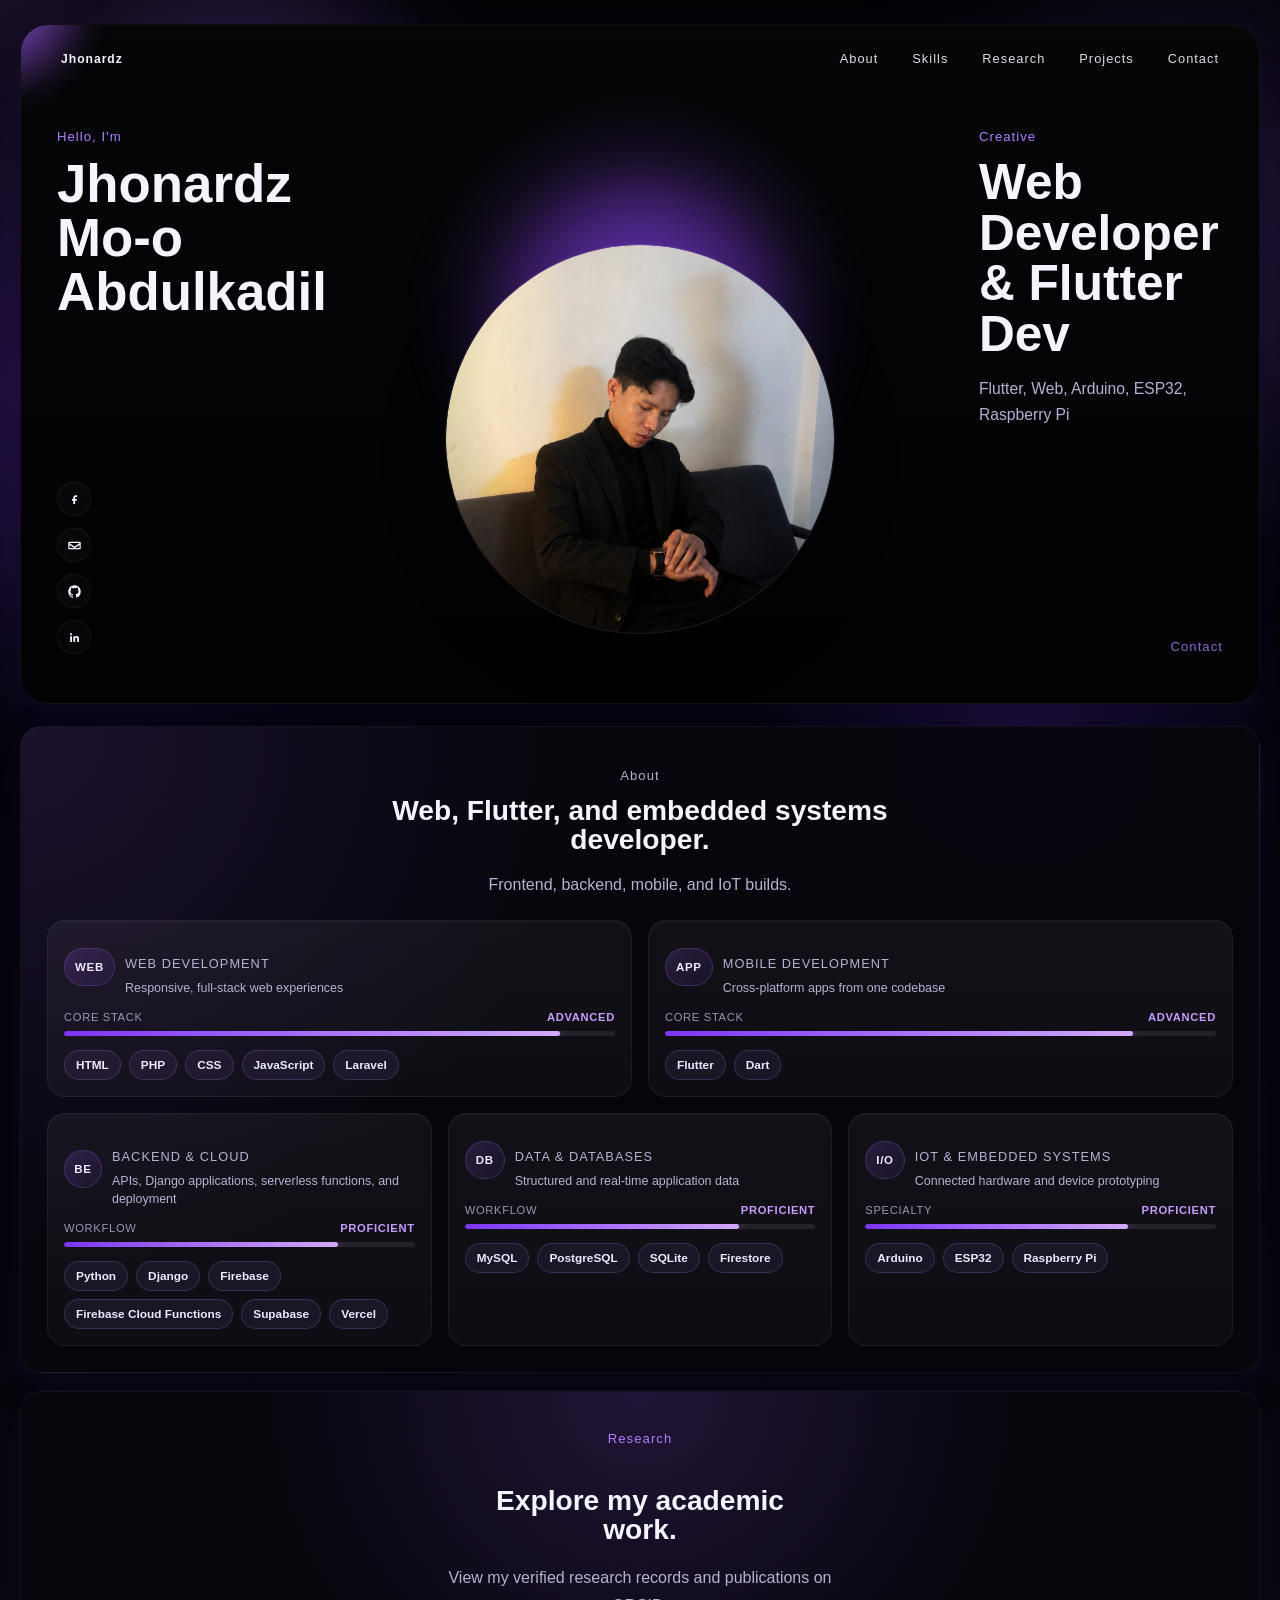
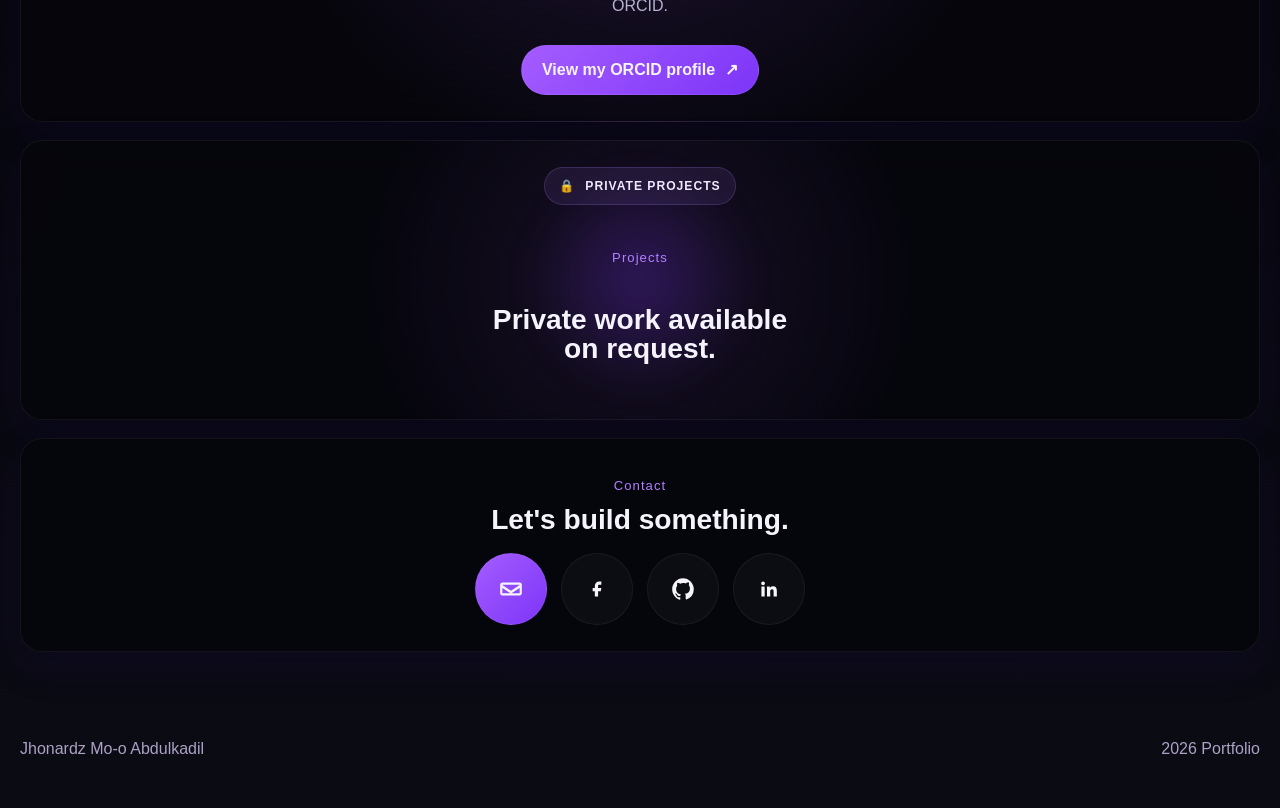
==== commit 55314ff0: "Update research profile and portfolio skills" ====
--- a/index.html
+++ b/index.html
@@ -33,6 +33,7 @@
           <nav class="nav" id="site-nav">
             <a href="#about">About</a>
             <a href="#skills">Skills</a>
+            <a href="#research">Research</a>
             <a href="#projects">Projects</a>
             <a href="#contact">Contact</a>
           </nav>
@@ -164,12 +165,14 @@
                   <span class="skills-icon">BE</span>
                   <div>
                     <p class="skills-label">Backend & Cloud</p>
-                    <p class="skills-description">APIs, serverless functions, and deployment</p>
+                    <p class="skills-description">APIs, Django applications, serverless functions, and deployment</p>
                   </div>
                 </div>
                 <div class="skill-level"><span>Workflow</span><span>Proficient</span></div>
                 <div class="skill-meter" role="progressbar" aria-label="Backend and cloud proficiency" aria-valuemin="0" aria-valuemax="100" aria-valuenow="78"><span style="--level: 78%"></span></div>
                 <div class="skills-cloud" aria-label="Server and backend">
+                  <span>Python</span>
+                  <span>Django</span>
                   <span>Firebase</span>
                   <span>Firebase Cloud Functions</span>
                   <span>Supabase</span>
@@ -188,6 +191,7 @@
                 <div class="skill-meter" role="progressbar" aria-label="Database proficiency" aria-valuemin="0" aria-valuemax="100" aria-valuenow="78"><span style="--level: 78%"></span></div>
                 <div class="skills-cloud" aria-label="Database technologies">
                   <span>MySQL</span>
+                  <span>PostgreSQL</span>
                   <span>SQLite</span>
                   <span>Firestore</span>
                 </div>
@@ -212,6 +216,24 @@
           </article>
         </section>
 
+        <section class="research-panel reveal" id="research">
+          <div class="section-heading section-heading-centered">
+            <p class="section-kicker">Research</p>
+            <h3>Explore my academic work.</h3>
+            <p class="research-copy">
+              View my verified research records and publications on ORCID.
+            </p>
+            <a
+              class="button button-solid research-link"
+              href="https://orcid.org/0009-0006-8367-4458"
+              target="_blank"
+              rel="noreferrer"
+            >
+              View my ORCID profile <span aria-hidden="true">↗</span>
+            </a>
+          </div>
+        </section>
+
         <section class="projects reveal" id="projects" tabindex="0">
           <div class="projects-stage">
             <div class="projects-lock-badge" aria-label="Projects are private">
--- a/styles.css
+++ b/styles.css
@@ -4,12 +4,12 @@
   --surface: #010103;
   --surface-soft: rgba(6, 6, 12, 0.94);
   --panel: rgba(255, 255, 255, 0.03);
-  --line: rgba(255, 255, 255, 0.08);
+  --line: rgba(255, 255, 255, 0.055);
   --text: #f5f3fb;
   --muted: #b7b1d3;
   --accent: #a45cff;
   --accent-strong: #7d35f8;
-  --shadow: 0 26px 60px rgba(30, 10, 85, 0.34);
+  --shadow: 0 14px 38px rgba(30, 10, 85, 0.18);
   --radius-xl: 28px;
   --radius-lg: 22px;
   --radius-md: 18px;
@@ -58,6 +58,7 @@
   filter: blur(100px);
   pointer-events: none;
   opacity: 0.6;
+  animation: glow-drift 12s ease-in-out infinite alternate;
 }
 
 .page-glow-left {
@@ -70,6 +71,7 @@
   right: -100px;
   top: 40px;
   background: rgba(164, 92, 255, 0.3);
+  animation-delay: -6s;
 }
 
 .site-shell {
@@ -80,8 +82,9 @@
 .showcase,
 .info-card,
 .projects,
+.research-panel,
 .contact-panel {
-  border: 1px solid rgba(255, 255, 255, 0.08);
+  border: 1px solid rgba(255, 255, 255, 0.055);
   box-shadow: var(--shadow);
 }
 
@@ -543,6 +546,7 @@
 .info-card,
 .services,
 .projects,
+.research-panel,
 .contact-panel {
   padding: 26px;
   border-radius: var(--radius-lg);
@@ -571,8 +575,28 @@
 }
 
 .projects,
+.research-panel,
 .contact-panel {
   margin-top: 18px;
+}
+
+.research-panel {
+  position: relative;
+  overflow: hidden;
+  background:
+    radial-gradient(circle at 50% 0%, rgba(164, 92, 255, 0.18), transparent 56%),
+    var(--surface-soft);
+}
+
+.research-copy {
+  max-width: 48ch;
+  margin: 2px 0 8px;
+  color: var(--muted);
+  line-height: 1.7;
+}
+
+.research-link {
+  gap: 10px;
 }
 
 .projects {
@@ -853,6 +877,11 @@
   transform: translateY(0);
 }
 
+@keyframes glow-drift {
+  from { transform: translate3d(0, 0, 0) scale(1); }
+  to { transform: translate3d(42px, -24px, 0) scale(1.12); }
+}
+
 @media (max-width: 1080px) {
   .hero-layout,
   .info-grid,
@@ -957,6 +986,7 @@
   .info-card,
   .services,
   .projects,
+  .research-panel,
   .contact-panel {
     padding-left: 8px;
     padding-right: 8px;
@@ -1022,6 +1052,7 @@
     position: static;
     margin-bottom: 16px;
   }
+
 }
 
 @media (prefers-reduced-motion: reduce) {
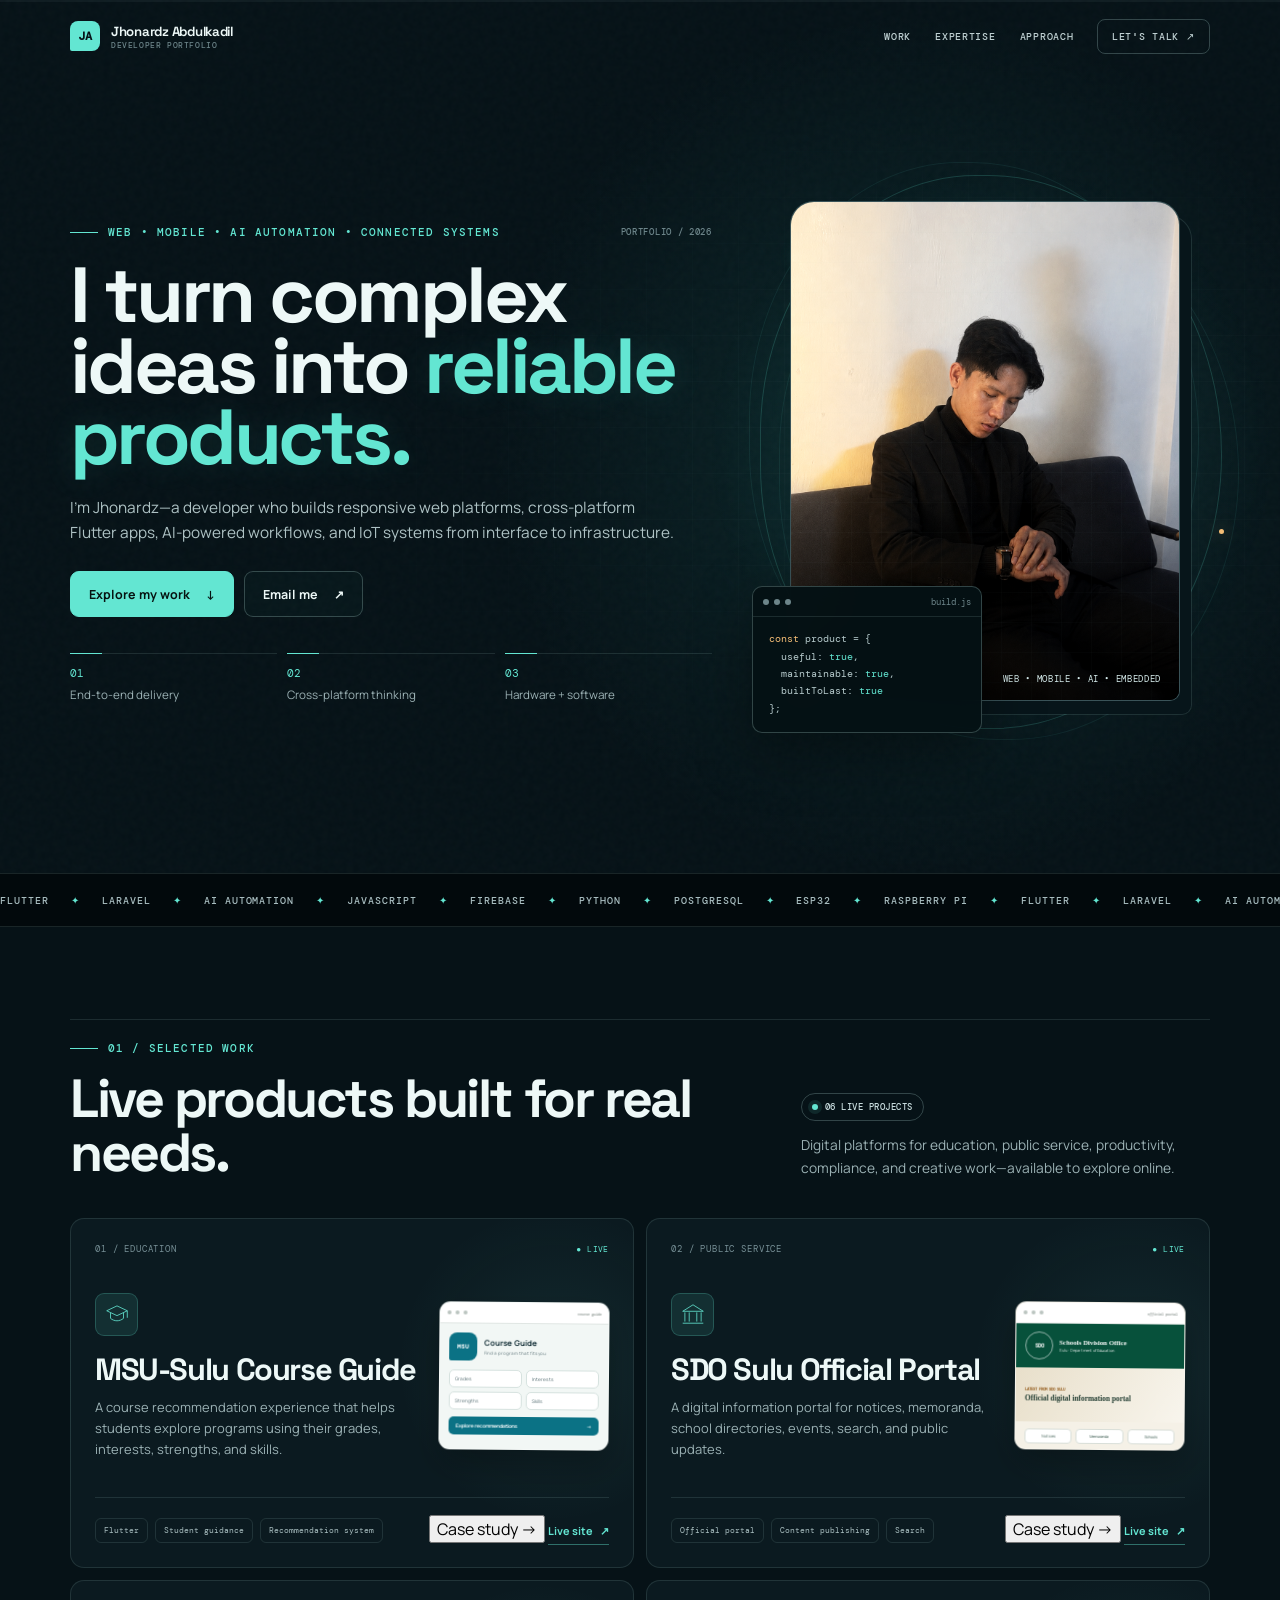
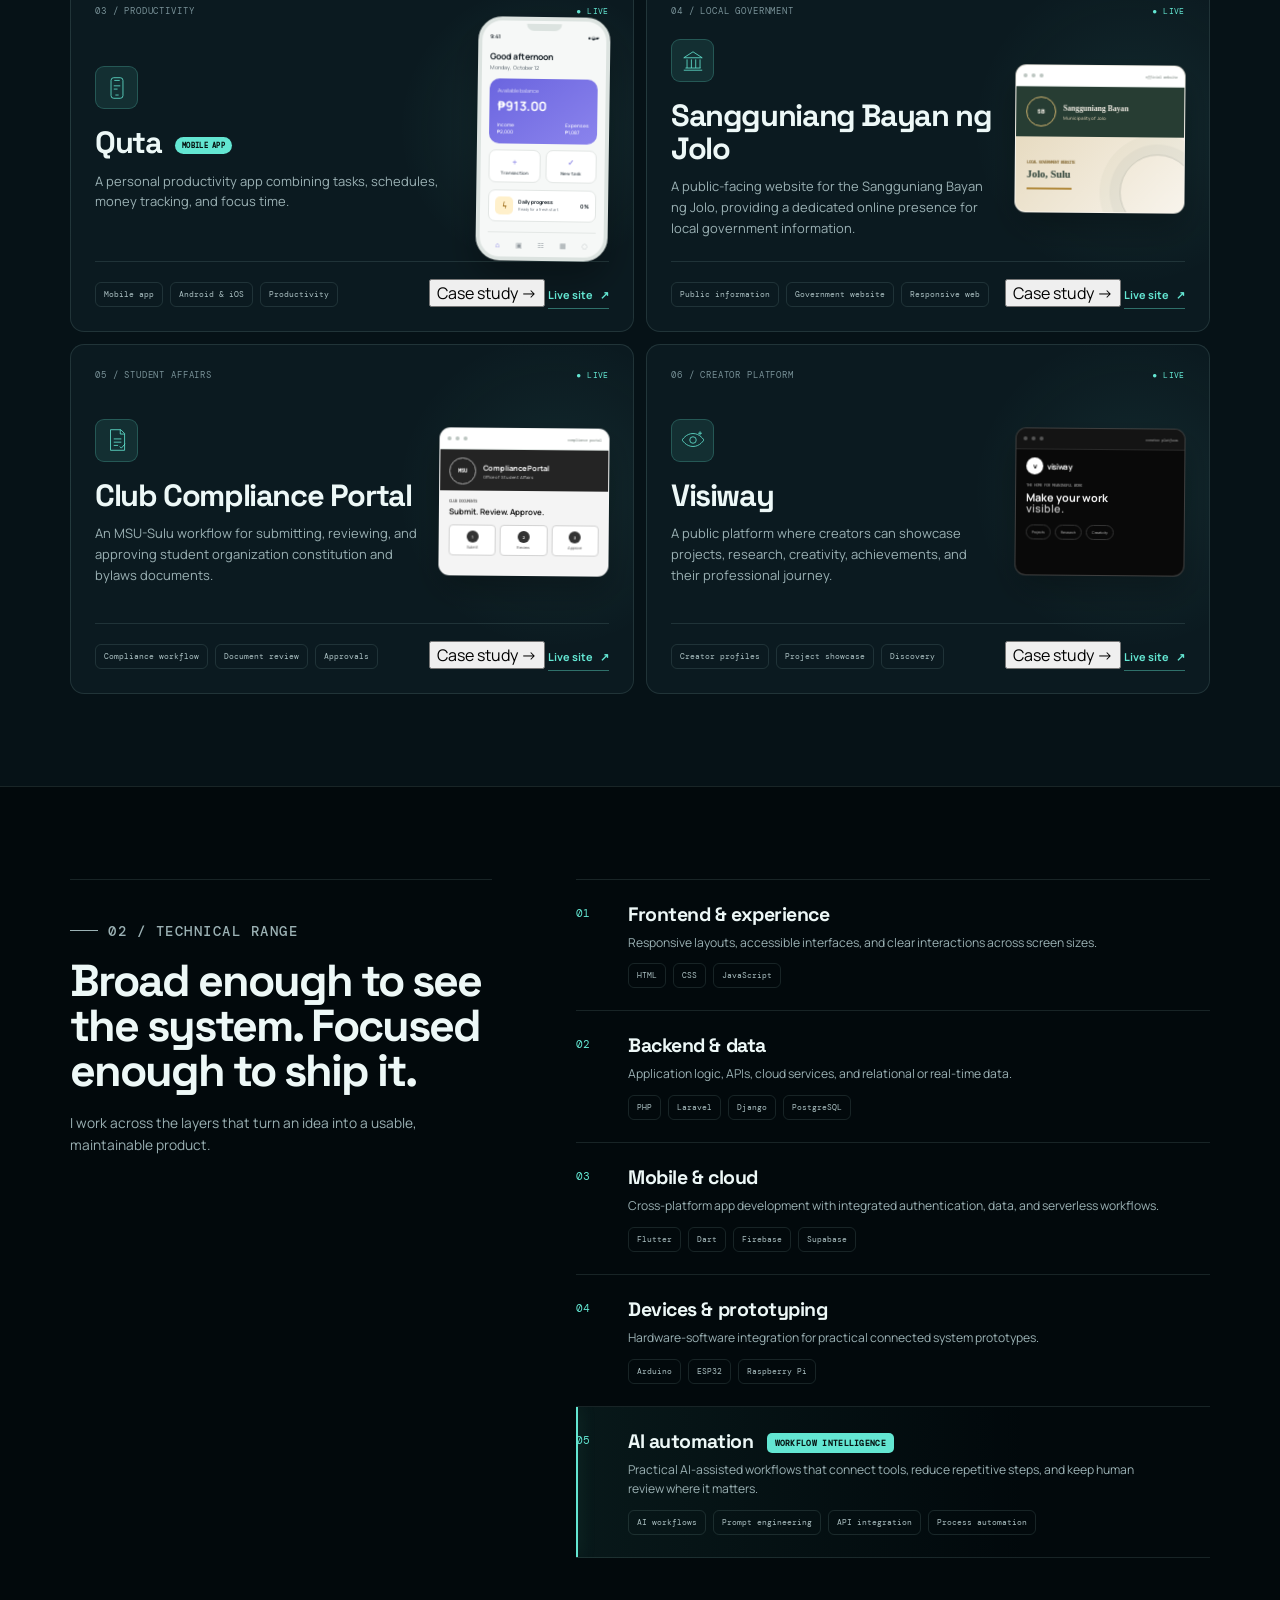
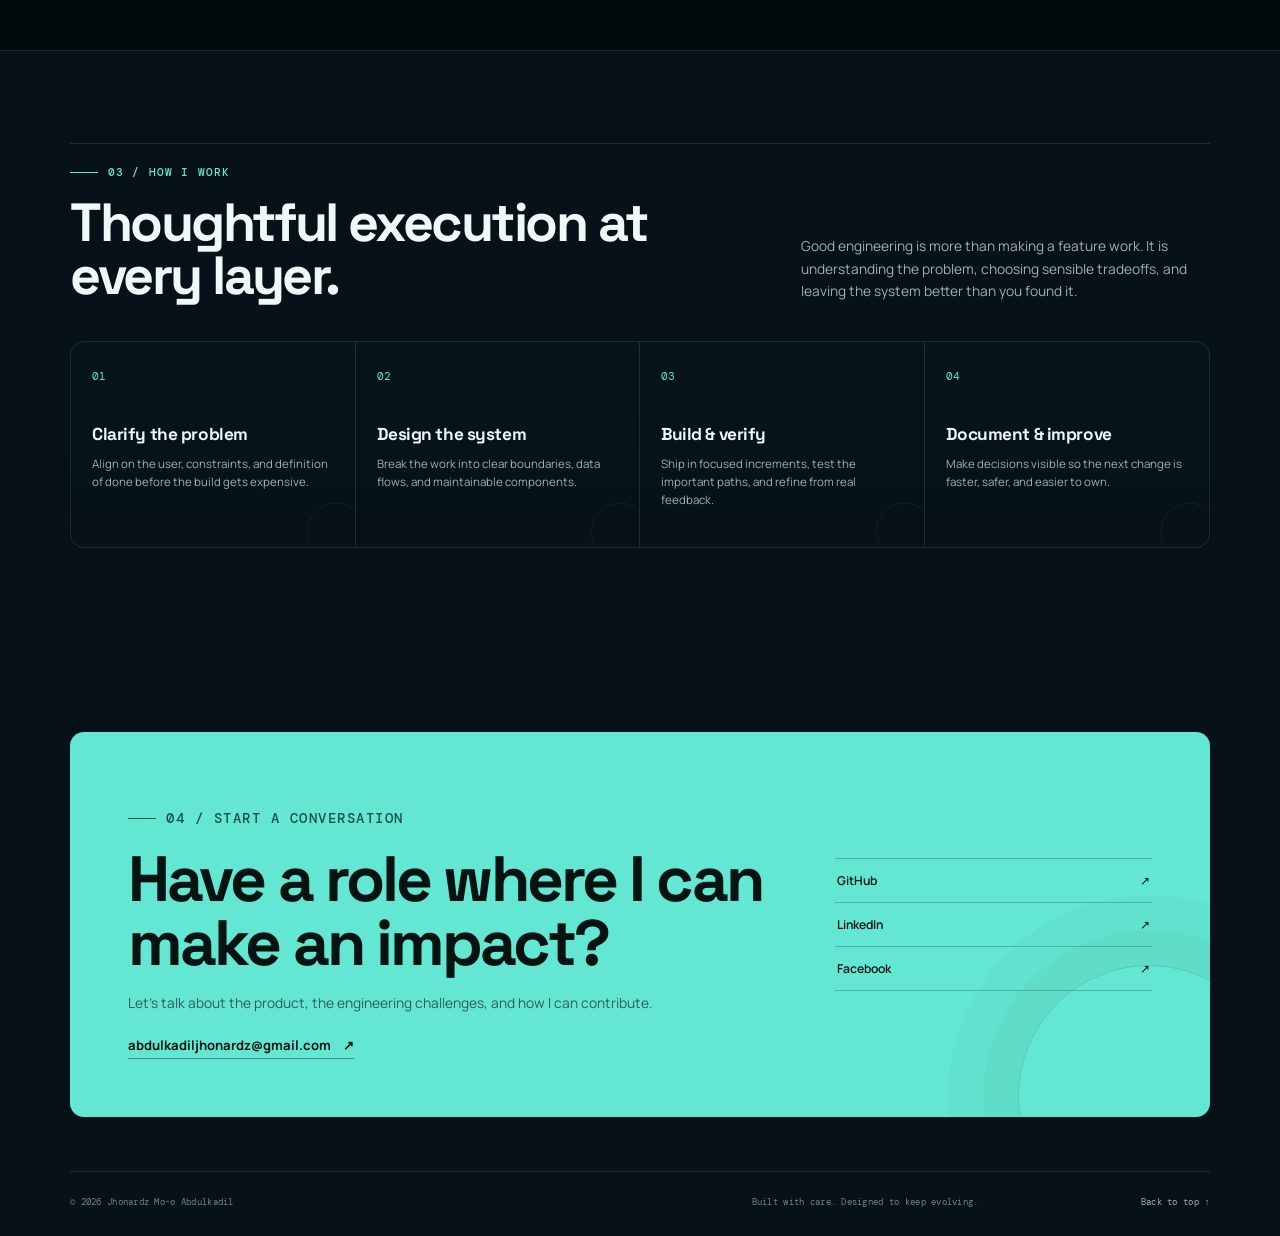
==== commit fc720428: "Updated project" ====
--- a/index.html
+++ b/index.html
@@ -1,322 +1,427 @@
-<!DOCTYPE html>
+<!doctype html>
 <html lang="en">
   <head>
-    <meta charset="UTF-8" />
-    <meta name="viewport" content="width=device-width, initial-scale=1.0" />
-    <title>Jhonardz Mo-o Abdulkadil | Portfolio</title>
+    <meta charset="utf-8" />
+    <meta name="viewport" content="width=device-width, initial-scale=1" />
+    <meta name="theme-color" content="#061217" />
     <meta
       name="description"
-      content="A premium portfolio landing page for Jhonardz Mo-o Abdulkadil."
+      content="Portfolio of Jhonardz Mo-o Abdulkadil, a web, Flutter, AI automation, and embedded systems developer building reliable digital products from interface to infrastructure."
+    />
+    <meta property="og:title" content="Jhonardz Abdulkadil — Developer Portfolio" />
+    <meta
+      property="og:description"
+      content="Web platforms, Flutter applications, AI automation, and connected systems—designed and built end to end."
+    />
+    <meta property="og:type" content="website" />
+    <meta property="og:image" content="me.png" />
+    <title>Jhonardz Abdulkadil — Developer Portfolio</title>
+    <link rel="preconnect" href="https://fonts.googleapis.com" />
+    <link rel="preconnect" href="https://fonts.gstatic.com" crossorigin />
+    <link
+      href="https://fonts.googleapis.com/css2?family=DM+Mono:wght@400;500&amp;family=Manrope:wght@400;500;600;700&amp;family=Space+Grotesk:wght@500;600;700&amp;display=swap"
+      rel="stylesheet"
     />
     <link rel="stylesheet" href="styles.css" />
   </head>
   <body>
-    <div class="page-glow page-glow-left"></div>
-    <div class="page-glow page-glow-right"></div>
-
-    <div class="site-shell">
-      <section class="showcase reveal" id="hero">
-        <header class="topbar">
-          <a class="brand" href="#hero">Jhonardz</a>
-
-          <button
-            class="menu-toggle"
-            type="button"
-            aria-expanded="false"
-            aria-controls="site-nav"
-            aria-label="Toggle navigation"
-          >
-            <span></span>
-            <span></span>
-          </button>
-
-          <nav class="nav" id="site-nav">
-            <a href="#about">About</a>
-            <a href="#skills">Skills</a>
-            <a href="#research">Research</a>
-            <a href="#projects">Projects</a>
-            <a href="#contact">Contact</a>
-          </nav>
-        </header>
-
-        <div class="hero-layout">
-          <aside class="hero-side hero-side-left">
-            <div class="intro-copy">
-              <p class="eyebrow">Hello, I'm</p>
-              <h1>Jhonardz Mo-o Abdulkadil</h1>
-            </div>
-
-            <div class="social-rail">
-              <a
-                href="https://www.facebook.com/johnardz.abdulkadil/"
-                aria-label="Facebook"
-              >
-                <svg viewBox="0 0 24 24" aria-hidden="true">
-                  <path
-                    d="M14 8h2V5h-2c-2.2 0-4 1.8-4 4v2H8v3h2v5h3v-5h2.5l.5-3H13V9c0-.6.4-1 1-1Z"
-                  />
-                </svg>
-              </a>
-              <a
-                href="mailto:abdulkadiljhonardz@gmail.com"
-                aria-label="Email"
-              >
-                <svg viewBox="0 0 24 24" aria-hidden="true">
-                  <path
-                    d="M4 6h16c1.1 0 2 .9 2 2v8c0 1.1-.9 2-2 2H4c-1.1 0-2-.9-2-2V8c0-1.1.9-2 2-2Zm0 2v.4l8 5.2 8-5.2V8H4Zm16 8V11l-7.5 4.9a1 1 0 0 1-1 0L4 11v5h16Z"
-                  />
-                </svg>
-              </a>
-              <a
-                href="https://github.com/abdulkadiljhonardz-byte"
-                target="_blank"
-                rel="noreferrer"
-                aria-label="GitHub"
-              >
-                <svg viewBox="0 0 24 24" aria-hidden="true">
-                  <path d="M12 2C6.48 2 2 6.58 2 12.23c0 4.52 2.87 8.35 6.84 9.7.5.1.68-.22.68-.49 0-.24-.01-1.04-.01-1.88-2.78.62-3.37-1.2-3.37-1.2-.45-1.18-1.11-1.49-1.11-1.49-.91-.64.07-.63.07-.63 1.01.07 1.54 1.06 1.54 1.06.9 1.57 2.36 1.12 2.94.86.09-.67.35-1.12.64-1.38-2.22-.26-4.56-1.15-4.56-5.1 0-1.13.39-2.05 1.04-2.78-.1-.26-.45-1.31.1-2.73 0 0 .85-.28 2.75 1.06A9.3 9.3 0 0 1 12 6.5c.85 0 1.71.12 2.51.35 1.9-1.34 2.74-1.06 2.74-1.06.55 1.42.2 2.47.1 2.73.65.73 1.04 1.65 1.04 2.78 0 3.96-2.35 4.83-4.58 5.09.36.32.68.94.68 1.9 0 1.37-.01 2.47-.01 2.81 0 .27.18.6.69.49A10.25 10.25 0 0 0 22 12.23C22 6.58 17.52 2 12 2Z" />
-                </svg>
-              </a>
-              <a
-                href="https://www.linkedin.com/in/jhonardz-abdulkadil"
-                target="_blank"
-                rel="noreferrer"
-                aria-label="LinkedIn"
-              >
-                <svg viewBox="0 0 24 24" aria-hidden="true">
-                  <path d="M6.5 8.5A1.75 1.75 0 1 0 6.5 5a1.75 1.75 0 0 0 0 3.5ZM5 9.8h3V19H5V9.8Zm4.9 0h2.87v1.25h.04c.4-.76 1.38-1.56 2.84-1.56 3.04 0 3.6 2 3.6 4.6V19h-3v-4.35c0-1.04-.02-2.37-1.45-2.37-1.45 0-1.67 1.13-1.67 2.3V19h-3V9.8Z" />
-                </svg>
-              </a>
-            </div>
-          </aside>
-
-          <div class="portrait-stage" aria-hidden="true">
-            <div class="portrait-aura"></div>
-            <div class="portrait-core">
-              <img
-                class="portrait-image"
-                src="me.png"
-                alt="Portrait of Jhonardz Mo-o Abdulkadil"
-              />
-            </div>
-          </div>
-
-          <aside class="hero-side hero-side-right">
-            <div class="role-copy">
-              <p class="eyebrow">Creative</p>
-              <h2>
-                Web Developer
-                <span>& Flutter Dev</span>
-              </h2>
-              <p class="hero-text">
-                Flutter, Web, Arduino, ESP32, Raspberry Pi
-              </p>
-            </div>
-
-            <a class="resume-link" href="#contact">Contact</a>
-          </aside>
-        </div>
-      </section>
-
-      <main class="content-stack">
-        <section class="info-grid info-grid-single reveal" id="about">
-          <article class="info-card info-card-large info-card-wide">
-            <div class="about-summary">
-              <p class="section-kicker">About</p>
-              <h3>Web, Flutter, and embedded systems developer.</h3>
-              <p>Frontend, backend, mobile, and IoT builds.</p>
-            </div>
-            <div class="skills-layout" id="skills">
-              <div class="skills-group skills-group-featured">
-                <div class="skills-meta">
-                  <span class="skills-icon">WEB</span>
-                  <div>
-                    <p class="skills-label">Web Development</p>
-                    <p class="skills-description">Responsive, full-stack web experiences</p>
-                  </div>
-                </div>
-                <div class="skill-level"><span>Core stack</span><span>Advanced</span></div>
-                <div class="skill-meter" role="progressbar" aria-label="Web development proficiency" aria-valuemin="0" aria-valuemax="100" aria-valuenow="90"><span style="--level: 90%"></span></div>
-                <div class="skills-cloud" aria-label="Web programming stack">
-                  <span>HTML</span>
-                  <span>PHP</span>
-                  <span>CSS</span>
-                  <span>JavaScript</span>
-                  <span>Laravel</span>
-                </div>
-              </div>
-              <div class="skills-group skills-group-featured">
-                <div class="skills-meta">
-                  <span class="skills-icon">APP</span>
-                  <div>
-                    <p class="skills-label">Mobile Development</p>
-                    <p class="skills-description">Cross-platform apps from one codebase</p>
-                  </div>
-                </div>
-                <div class="skill-level"><span>Core stack</span><span>Advanced</span></div>
-                <div class="skill-meter" role="progressbar" aria-label="Mobile development proficiency" aria-valuemin="0" aria-valuemax="100" aria-valuenow="85"><span style="--level: 85%"></span></div>
-                <div class="skills-cloud" aria-label="Mobile development stack">
-                  <span>Flutter</span>
-                  <span>Dart</span>
-                </div>
-              </div>
-              <div class="skills-group">
-                <div class="skills-meta">
-                  <span class="skills-icon">BE</span>
-                  <div>
-                    <p class="skills-label">Backend & Cloud</p>
-                    <p class="skills-description">APIs, Django applications, serverless functions, and deployment</p>
-                  </div>
-                </div>
-                <div class="skill-level"><span>Workflow</span><span>Proficient</span></div>
-                <div class="skill-meter" role="progressbar" aria-label="Backend and cloud proficiency" aria-valuemin="0" aria-valuemax="100" aria-valuenow="78"><span style="--level: 78%"></span></div>
-                <div class="skills-cloud" aria-label="Server and backend">
-                  <span>Python</span>
-                  <span>Django</span>
-                  <span>Firebase</span>
-                  <span>Firebase Cloud Functions</span>
-                  <span>Supabase</span>
-                  <span>Vercel</span>
-                </div>
-              </div>
-              <div class="skills-group">
-                <div class="skills-meta">
-                  <span class="skills-icon">DB</span>
-                  <div>
-                    <p class="skills-label">Data & Databases</p>
-                    <p class="skills-description">Structured and real-time application data</p>
-                  </div>
-                </div>
-                <div class="skill-level"><span>Workflow</span><span>Proficient</span></div>
-                <div class="skill-meter" role="progressbar" aria-label="Database proficiency" aria-valuemin="0" aria-valuemax="100" aria-valuenow="78"><span style="--level: 78%"></span></div>
-                <div class="skills-cloud" aria-label="Database technologies">
-                  <span>MySQL</span>
-                  <span>PostgreSQL</span>
-                  <span>SQLite</span>
-                  <span>Firestore</span>
-                </div>
-              </div>
-              <div class="skills-group">
-                <div class="skills-meta">
-                  <span class="skills-icon">I/O</span>
-                  <div>
-                    <p class="skills-label">IoT & Embedded Systems</p>
-                    <p class="skills-description">Connected hardware and device prototyping</p>
-                  </div>
-                </div>
-                <div class="skill-level"><span>Specialty</span><span>Proficient</span></div>
-                <div class="skill-meter" role="progressbar" aria-label="IoT and embedded systems proficiency" aria-valuemin="0" aria-valuemax="100" aria-valuenow="75"><span style="--level: 75%"></span></div>
-                <div class="skills-cloud" aria-label="Embedded platforms">
-                  <span>Arduino</span>
-                  <span>ESP32</span>
-                  <span>Raspberry Pi</span>
-                </div>
-              </div>
-            </div>
-          </article>
-        </section>
-
-        <section class="research-panel reveal" id="research">
-          <div class="section-heading section-heading-centered">
-            <p class="section-kicker">Research</p>
-            <h3>Explore my academic work.</h3>
-            <p class="research-copy">
-              View my verified research records and publications on ORCID.
-            </p>
-            <a
-              class="button button-solid research-link"
-              href="https://orcid.org/0009-0006-8367-4458"
-              target="_blank"
-              rel="noreferrer"
-            >
-              View my ORCID profile <span aria-hidden="true">↗</span>
-            </a>
-          </div>
-        </section>
-
-        <section class="projects reveal" id="projects" tabindex="0">
-          <div class="projects-stage">
-            <div class="projects-lock-badge" aria-label="Projects are private">
-              <span aria-hidden="true">🔒</span>
-              <span>Private Projects</span>
-            </div>
-
-            <div class="section-heading section-heading-centered">
-              <p class="section-kicker">Projects</p>
-              <h3>Private work available on request.</h3>
-            </div>
-
-            <div
-              class="project-notice"
-              id="project-notice"
-              aria-live="polite"
-              aria-hidden="true"
-            >
-              <span class="project-notice-lock" aria-hidden="true">🔒</span>
-              <strong id="project-notice-title">Private Projects</strong>
-            </div>
-          </div>
-        </section>
-
-        <section class="contact-panel reveal" id="contact">
-          <div class="contact-header">
-            <p class="section-kicker">Contact</p>
-            <h3>Let's build something.</h3>
-          </div>
-
-          <div class="contact-actions">
-            <a
-              class="button button-solid contact-icon-button"
-              href="mailto:abdulkadiljhonardz@gmail.com"
-              aria-label="Email"
-            >
-              <svg viewBox="0 0 24 24" aria-hidden="true">
-                <path
-                  d="M4 6h16c1.1 0 2 .9 2 2v8c0 1.1-.9 2-2 2H4c-1.1 0-2-.9-2-2V8c0-1.1.9-2 2-2Zm0 2v.4l8 5.2 8-5.2V8H4Zm16 8V11l-7.5 4.9a1 1 0 0 1-1 0L4 11v5h16Z"
-                />
-              </svg>
-            </a>
-            <a
-              class="button button-ghost contact-icon-button"
-              href="https://www.facebook.com/johnardz.abdulkadil/"
-              aria-label="Facebook"
-            >
-              <svg viewBox="0 0 24 24" aria-hidden="true">
-                <path
-                  d="M14 8h2V5h-2c-2.2 0-4 1.8-4 4v2H8v3h2v5h3v-5h2.5l.5-3H13V9c0-.6.4-1 1-1Z"
-                />
-              </svg>
-            </a>
-            <a
-              class="button button-ghost contact-icon-button"
-              href="https://github.com/abdulkadiljhonardz-byte"
-              target="_blank"
-              rel="noreferrer"
-              aria-label="GitHub"
-            >
-              <svg viewBox="0 0 24 24" aria-hidden="true">
-                <path d="M12 2C6.48 2 2 6.58 2 12.23c0 4.52 2.87 8.35 6.84 9.7.5.1.68-.22.68-.49 0-.24-.01-1.04-.01-1.88-2.78.62-3.37-1.2-3.37-1.2-.45-1.18-1.11-1.49-1.11-1.49-.91-.64.07-.63.07-.63 1.01.07 1.54 1.06 1.54 1.06.9 1.57 2.36 1.12 2.94.86.09-.67.35-1.12.64-1.38-2.22-.26-4.56-1.15-4.56-5.1 0-1.13.39-2.05 1.04-2.78-.1-.26-.45-1.31.1-2.73 0 0 .85-.28 2.75 1.06A9.3 9.3 0 0 1 12 6.5c.85 0 1.71.12 2.51.35 1.9-1.34 2.74-1.06 2.74-1.06.55 1.42.2 2.47.1 2.73.65.73 1.04 1.65 1.04 2.78 0 3.96-2.35 4.83-4.58 5.09.36.32.68.94.68 1.9 0 1.37-.01 2.47-.01 2.81 0 .27.18.6.69.49A10.25 10.25 0 0 0 22 12.23C22 6.58 17.52 2 12 2Z" />
-              </svg>
-            </a>
-            <a
-              class="button button-ghost contact-icon-button"
-              href="https://www.linkedin.com/in/jhonardz-abdulkadil"
-              target="_blank"
-              rel="noreferrer"
-              aria-label="LinkedIn"
-            >
-              <svg viewBox="0 0 24 24" aria-hidden="true">
-                <path d="M6.5 8.5A1.75 1.75 0 1 0 6.5 5a1.75 1.75 0 0 0 0 3.5ZM5 9.8h3V19H5V9.8Zm4.9 0h2.87v1.25h.04c.4-.76 1.38-1.56 2.84-1.56 3.04 0 3.6 2 3.6 4.6V19h-3v-4.35c0-1.04-.02-2.37-1.45-2.37-1.45 0-1.67 1.13-1.67 2.3V19h-3V9.8Z" />
-              </svg>
-            </a>
-          </div>
-        </section>
-      </main>
-    </div>
-
-    <footer class="footer">
-      <p>Jhonardz Mo-o Abdulkadil</p>
-      <p><span id="year"></span> Portfolio</p>
+    <a class="skip-link" href="#main-content">Skip to content</a>
+    <div class="scroll-progress" aria-hidden="true"><span></span></div>
+    <div class="cursor-glow" aria-hidden="true"></div>
+
+    <header class="site-header" id="top">
+      <div class="nav-shell">
+        <a class="brand" href="#top" aria-label="Jhonardz Abdulkadil, home">
+          <span class="brand-mark" aria-hidden="true">JA</span>
+          <span class="brand-copy"><strong>Jhonardz Abdulkadil</strong><small>Developer Portfolio</small></span>
+        </a>
+
+        <button
+          class="menu-toggle"
+          type="button"
+          aria-expanded="false"
+          aria-controls="site-nav"
+          aria-label="Open navigation"
+        >
+          <span></span><span></span>
+        </button>
+
+        <nav class="nav-links" id="site-nav" aria-label="Primary navigation">
+          <a href="#work">Work</a>
+          <a href="#expertise">Expertise</a>
+          <a href="#approach">Approach</a>
+          <a class="nav-cta" href="#contact">Let's talk <span aria-hidden="true">↗</span></a>
+        </nav>
+      </div>
+    </header>
+
+    <main id="main-content">
+      <section class="hero section-shell reveal" aria-labelledby="hero-title">
+        <div class="hero-copy">
+          <div class="hero-meta">
+            <p class="eyebrow"><span></span> Web • Mobile • AI Automation • Connected Systems</p>
+            <p>Portfolio / 2026</p>
+          </div>
+          <h1 id="hero-title">I turn complex ideas into <em>reliable products.</em></h1>
+          <p class="hero-lede">
+            I'm Jhonardz—a developer who builds responsive web platforms,
+            cross-platform Flutter apps, AI-powered workflows, and IoT systems from interface to infrastructure.
+          </p>
+          <div class="hero-actions">
+            <a class="button button-primary" href="#work">Explore my work <span aria-hidden="true">↓</span></a>
+            <a class="button button-secondary" href="mailto:abdulkadiljhonardz@gmail.com">Email me <span aria-hidden="true">↗</span></a>
+          </div>
+          <ul class="hero-proof" aria-label="Core strengths">
+            <li>
+              <span>01</span>
+              <strong>End-to-end delivery</strong>
+            </li>
+            <li>
+              <span>02</span>
+              <strong>Cross-platform thinking</strong>
+            </li>
+            <li>
+              <span>03</span>
+              <strong>Hardware + software</strong>
+            </li>
+          </ul>
+        </div>
+
+        <div class="hero-visual">
+          <div class="hero-orbit" aria-hidden="true"><i></i><i></i><i></i></div>
+          <div class="portrait-frame">
+            <div class="portrait-grid" aria-hidden="true"></div>
+            <img src="me.png" alt="Jhonardz Mo-o Abdulkadil" />
+            <span class="portrait-label">Web • Mobile • AI • Embedded</span>
+          </div>
+          <div class="code-card" aria-label="Development philosophy">
+            <div class="code-card-top"><span></span><span></span><span></span><small>build.js</small></div>
+            <code><span>const</span> product = {<br />&nbsp;&nbsp;useful: <b>true</b>,<br />&nbsp;&nbsp;maintainable: <b>true</b>,<br />&nbsp;&nbsp;builtToLast: <b>true</b><br />};</code>
+          </div>
+        </div>
+      </section>
+
+      <section class="marquee" aria-label="Technology highlights">
+        <div class="marquee-track">
+          <div class="marquee-group">
+            <span>Flutter</span><i>✦</i><span>Laravel</span><i>✦</i><span>AI Automation</span><i>✦</i><span>JavaScript</span><i>✦</i><span>Firebase</span><i>✦</i><span>Python</span><i>✦</i><span>PostgreSQL</span><i>✦</i><span>ESP32</span><i>✦</i><span>Raspberry Pi</span><i>✦</i>
+          </div>
+          <div class="marquee-group" aria-hidden="true">
+            <span>Flutter</span><i>✦</i><span>Laravel</span><i>✦</i><span>AI Automation</span><i>✦</i><span>JavaScript</span><i>✦</i><span>Firebase</span><i>✦</i><span>Python</span><i>✦</i><span>PostgreSQL</span><i>✦</i><span>ESP32</span><i>✦</i><span>Raspberry Pi</span><i>✦</i>
+          </div>
+        </div>
+      </section>
+
+      <section class="section-shell section-block reveal" id="work" aria-labelledby="work-title">
+        <div class="section-intro">
+          <div>
+            <p class="eyebrow"><span></span> 01 / Selected work</p>
+            <h2 id="work-title">Live products built for real needs.</h2>
+          </div>
+          <div class="section-note">
+            <span class="section-count"><i aria-hidden="true"></i> 06 live projects</span>
+            <p>Digital platforms for education, public service, productivity, compliance, and creative work—available to explore online.</p>
+          </div>
+        </div>
+
+        <div class="work-grid">
+          <article class="work-card live-project-card project-visual-card course-project-card" data-project="course-guide">
+            <div class="work-number">01 / Education</div>
+            <div class="work-card-body project-card-layout">
+              <div class="project-card-copy">
+                <div class="work-icon" aria-hidden="true">
+                  <svg viewBox="0 0 48 48"><path d="m5 18 19-9 19 9-19 9-19-9Z"/><path d="M12 22v10c7 6 17 6 24 0V22M43 18v13"/></svg>
+                </div>
+                <div>
+                  <h3>MSU-Sulu Course Guide</h3>
+                  <p>A course recommendation experience that helps students explore programs using their grades, interests, strengths, and skills.</p>
+                </div>
+              </div>
+
+              <a class="project-browser course-preview" href="https://ai-course-rec-production.up.railway.app/" target="_blank" rel="noopener noreferrer" aria-label="Open the MSU-Sulu Course Guide">
+                <span class="mini-browser-bar"><i></i><i></i><i></i><b>course guide</b></span>
+                <span class="course-preview-head"><i>MSU</i><b>Course Guide<small>Find a program that fits you</small></b></span>
+                <span class="course-preview-fields"><i>Grades</i><i>Interests</i><i>Strengths</i><i>Skills</i></span>
+                <span class="course-preview-action">Explore recommendations <b>→</b></span>
+              </a>
+            </div>
+            <div class="project-card-footer">
+              <div class="tag-row"><span>Flutter</span><span>Student guidance</span><span>Recommendation system</span></div>
+              <div class="project-actions">
+                <button class="case-study-trigger" type="button" data-project="course-guide">Case study <span aria-hidden="true">→</span></button>
+                <a class="live-project-link" href="https://ai-course-rec-production.up.railway.app/" target="_blank" rel="noopener noreferrer" aria-label="View MSU-Sulu Course Guide live website">Live site <span aria-hidden="true">↗</span></a>
+              </div>
+            </div>
+          </article>
+
+          <article class="work-card live-project-card project-visual-card sdo-project-card" data-project="sdo-sulu">
+            <div class="work-number">02 / Public service</div>
+            <div class="work-card-body project-card-layout">
+              <div class="project-card-copy">
+                <div class="work-icon" aria-hidden="true">
+                  <svg viewBox="0 0 48 48"><path d="M5 19h38L24 7 5 19ZM9 21v17M17 21v17M31 21v17M39 21v17M5 41h38"/></svg>
+                </div>
+                <div>
+                  <h3>SDO Sulu Official Portal</h3>
+                  <p>A digital information portal for notices, memoranda, school directories, events, search, and public updates.</p>
+                </div>
+              </div>
+
+              <a class="project-browser sdo-preview" href="https://sdo-sulu-website-production.up.railway.app/" target="_blank" rel="noopener noreferrer" aria-label="Open the SDO Sulu Official Portal">
+                <span class="mini-browser-bar"><i></i><i></i><i></i><b>official portal</b></span>
+                <span class="sdo-preview-brand"><i>SDO</i><b>Schools Division Office<small>Sulu · Department of Education</small></b></span>
+                <span class="sdo-preview-hero"><small>Latest from SDO Sulu</small><b>Official digital information portal</b></span>
+                <span class="sdo-preview-links"><i>Notices</i><i>Memoranda</i><i>Schools</i></span>
+              </a>
+            </div>
+            <div class="project-card-footer">
+              <div class="tag-row"><span>Official portal</span><span>Content publishing</span><span>Search</span></div>
+              <div class="project-actions">
+                <button class="case-study-trigger" type="button" data-project="sdo-sulu">Case study <span aria-hidden="true">→</span></button>
+                <a class="live-project-link" href="https://sdo-sulu-website-production.up.railway.app/" target="_blank" rel="noopener noreferrer" aria-label="View SDO Sulu Official Portal live website">Live site <span aria-hidden="true">↗</span></a>
+              </div>
+            </div>
+          </article>
+
+          <article class="work-card live-project-card mobile-app-card" data-project="quta">
+            <div class="work-number">03 / Productivity</div>
+            <div class="work-card-body mobile-card-layout">
+              <div class="mobile-card-copy">
+                <div class="work-icon" aria-hidden="true">
+                  <svg viewBox="0 0 48 48"><rect x="13" y="5" width="22" height="38" rx="5"/><path d="M19 10h10M18 20h12M18 26h7M21 37h6"/></svg>
+                </div>
+                <div>
+                  <h3>Quta <small>Mobile app</small></h3>
+                  <p>A personal productivity app combining tasks, schedules, money tracking, and focus time.</p>
+                </div>
+              </div>
+
+              <a class="quta-phone" href="https://quta-download-site-production.up.railway.app/" target="_blank" rel="noopener noreferrer" aria-label="Open the Quta mobile app download website">
+                <span class="quta-phone-top"><b>9:41</b><i>● ◒ ▰</i></span>
+                <span class="quta-greeting"><small>Good afternoon</small><b>Monday, October 12</b></span>
+                <span class="quta-balance"><small>Available balance</small><strong>₱913.00</strong><i><b>Income<br />₱2,000</b><b>Expenses<br />₱1,087</b></i></span>
+                <span class="quta-actions"><i>＋<b>Transaction</b></i><i>✓<b>New task</b></i></span>
+                <span class="quta-progress"><i>ϟ</i><b>Daily progress<small>Ready for a fresh start</small></b><strong>0%</strong></span>
+                <span class="quta-nav"><b>⌂</b><i>▣</i><i>☷</i><i>▦</i><i>◌</i></span>
+              </a>
+            </div>
+            <div class="project-card-footer">
+              <div class="tag-row"><span>Mobile app</span><span>Android &amp; iOS</span><span>Productivity</span></div>
+              <div class="project-actions">
+                <button class="case-study-trigger" type="button" data-project="quta">Case study <span aria-hidden="true">→</span></button>
+                <a class="live-project-link" href="https://quta-download-site-production.up.railway.app/" target="_blank" rel="noopener noreferrer" aria-label="View Quta live website">Live site <span aria-hidden="true">↗</span></a>
+              </div>
+            </div>
+          </article>
+
+          <article class="work-card live-project-card project-visual-card council-project-card" data-project="sb-jolo">
+            <div class="work-number">04 / Local government</div>
+            <div class="work-card-body project-card-layout">
+              <div class="project-card-copy">
+                <div class="work-icon" aria-hidden="true">
+                  <svg viewBox="0 0 48 48"><path d="M7 41h34M10 37h28M13 37V21M21 37V21M29 37V21M37 37V21M7 18h34L24 7 7 18Z"/></svg>
+                </div>
+                <div>
+                  <h3>Sangguniang Bayan ng Jolo</h3>
+                  <p>A public-facing website for the Sangguniang Bayan ng Jolo, providing a dedicated online presence for local government information.</p>
+                </div>
+              </div>
+
+              <a class="project-browser council-preview" href="https://sangguniangbayanngjolo.page.gd/" target="_blank" rel="noopener noreferrer" aria-label="Open the Sangguniang Bayan ng Jolo website">
+                <span class="mini-browser-bar"><i></i><i></i><i></i><b>official website</b></span>
+                <span class="council-preview-brand"><i>SB</i><b>Sangguniang Bayan<small>Municipality of Jolo</small></b></span>
+                <span class="council-preview-stage"><small>Local government website</small><b>Jolo, Sulu</b><i></i></span>
+              </a>
+            </div>
+            <div class="project-card-footer">
+              <div class="tag-row"><span>Public information</span><span>Government website</span><span>Responsive web</span></div>
+              <div class="project-actions">
+                <button class="case-study-trigger" type="button" data-project="sb-jolo">Case study <span aria-hidden="true">→</span></button>
+                <a class="live-project-link" href="https://sangguniangbayanngjolo.page.gd/" target="_blank" rel="noopener noreferrer" aria-label="View Sangguniang Bayan ng Jolo live website">Live site <span aria-hidden="true">↗</span></a>
+              </div>
+            </div>
+          </article>
+
+          <article class="work-card live-project-card project-visual-card club-project-card" data-project="club-compliance">
+            <div class="work-number">05 / Student affairs</div>
+            <div class="work-card-body project-card-layout">
+              <div class="project-card-copy">
+                <div class="work-icon" aria-hidden="true">
+                  <svg viewBox="0 0 48 48"><path d="M12 5h19l7 7v31H12V5Z"/><path d="M30 5v8h8M18 22h14M18 28h14M18 34h8"/><path d="m29 36 3 3 7-8"/></svg>
+                </div>
+                <div>
+                  <h3>Club Compliance Portal</h3>
+                  <p>An MSU-Sulu workflow for submitting, reviewing, and approving student organization constitution and bylaws documents.</p>
+                </div>
+              </div>
+
+              <a class="project-browser club-preview" href="https://club-constitution-bylaws-production.up.railway.app/" target="_blank" rel="noopener noreferrer" aria-label="Open the MSU-Sulu Club Compliance Portal">
+                <span class="mini-browser-bar"><i></i><i></i><i></i><b>compliance portal</b></span>
+                <span class="club-preview-brand"><i>MSU</i><b>Compliance Portal<small>Office of Student Affairs</small></b></span>
+                <span class="club-preview-title"><small>Club documents</small><b>Submit. Review. Approve.</b></span>
+                <span class="club-preview-flow"><i><b>1</b>Submit</i><i><b>2</b>Review</i><i><b>3</b>Approve</i></span>
+              </a>
+            </div>
+            <div class="project-card-footer">
+              <div class="tag-row"><span>Compliance workflow</span><span>Document review</span><span>Approvals</span></div>
+              <div class="project-actions">
+                <button class="case-study-trigger" type="button" data-project="club-compliance">Case study <span aria-hidden="true">→</span></button>
+                <a class="live-project-link" href="https://club-constitution-bylaws-production.up.railway.app/" target="_blank" rel="noopener noreferrer" aria-label="View Club Compliance Portal live website">Live site <span aria-hidden="true">↗</span></a>
+              </div>
+            </div>
+          </article>
+
+          <article class="work-card live-project-card project-visual-card visaway-project-card" data-project="visaway">
+            <div class="work-number">06 / Creator platform</div>
+            <div class="work-card-body project-card-layout">
+              <div class="project-card-copy">
+                <div class="work-icon" aria-hidden="true">
+                  <svg viewBox="0 0 48 48"><path d="M4 24s7-12 20-12 20 12 20 12-7 12-20 12S4 24 4 24Z"/><circle cx="24" cy="24" r="6"/><path d="M37 8v7M33.5 11.5h7"/></svg>
+                </div>
+                <div>
+                  <h3>Visiway</h3>
+                  <p>A public platform where creators can showcase projects, research, creativity, achievements, and their professional journey.</p>
+                </div>
+              </div>
+
+              <a class="project-browser visaway-preview" href="https://visaway-production.up.railway.app/" target="_blank" rel="noopener noreferrer" aria-label="Open the Visiway creator platform">
+                <span class="mini-browser-bar"><i></i><i></i><i></i><b>creator platform</b></span>
+                <span class="visaway-preview-brand"><i>v</i><b>visiway</b></span>
+                <span class="visaway-preview-title"><small>The home for meaningful work</small><b>Make your work <em>visible.</em></b></span>
+                <span class="visaway-preview-tags"><i>Projects</i><i>Research</i><i>Creativity</i></span>
+              </a>
+            </div>
+            <div class="project-card-footer">
+              <div class="tag-row"><span>Creator profiles</span><span>Project showcase</span><span>Discovery</span></div>
+              <div class="project-actions">
+                <button class="case-study-trigger" type="button" data-project="visaway">Case study <span aria-hidden="true">→</span></button>
+                <a class="live-project-link" href="https://visaway-production.up.railway.app/" target="_blank" rel="noopener noreferrer" aria-label="View Visiway live website">Live site <span aria-hidden="true">↗</span></a>
+              </div>
+            </div>
+          </article>
+        </div>
+
+      </section>
+
+      <section class="expertise section-block reveal" id="expertise" aria-labelledby="expertise-title">
+        <div class="section-shell expertise-layout">
+          <div class="expertise-heading">
+            <p class="eyebrow"><span></span> 02 / Technical range</p>
+            <h2 id="expertise-title">Broad enough to see the system. Focused enough to ship it.</h2>
+            <p>I work across the layers that turn an idea into a usable, maintainable product.</p>
+          </div>
+
+          <div class="capability-list">
+            <article>
+              <span class="capability-index">01</span>
+              <div><h3>Frontend &amp; experience</h3><p>Responsive layouts, accessible interfaces, and clear interactions across screen sizes.</p></div>
+              <div class="compact-tags"><span>HTML</span><span>CSS</span><span>JavaScript</span></div>
+            </article>
+            <article>
+              <span class="capability-index">02</span>
+              <div><h3>Backend &amp; data</h3><p>Application logic, APIs, cloud services, and relational or real-time data.</p></div>
+              <div class="compact-tags"><span>PHP</span><span>Laravel</span><span>Django</span><span>PostgreSQL</span></div>
+            </article>
+            <article>
+              <span class="capability-index">03</span>
+              <div><h3>Mobile &amp; cloud</h3><p>Cross-platform app development with integrated authentication, data, and serverless workflows.</p></div>
+              <div class="compact-tags"><span>Flutter</span><span>Dart</span><span>Firebase</span><span>Supabase</span></div>
+            </article>
+            <article>
+              <span class="capability-index">04</span>
+              <div><h3>Devices &amp; prototyping</h3><p>Hardware-software integration for practical connected system prototypes.</p></div>
+              <div class="compact-tags"><span>Arduino</span><span>ESP32</span><span>Raspberry Pi</span></div>
+            </article>
+            <article class="capability-ai">
+              <span class="capability-index">05</span>
+              <div><h3>AI automation <small>Workflow intelligence</small></h3><p>Practical AI-assisted workflows that connect tools, reduce repetitive steps, and keep human review where it matters.</p></div>
+              <div class="compact-tags"><span>AI workflows</span><span>Prompt engineering</span><span>API integration</span><span>Process automation</span></div>
+            </article>
+          </div>
+        </div>
+      </section>
+
+      <section class="section-shell section-block reveal" id="approach" aria-labelledby="approach-title">
+        <div class="section-intro approach-intro">
+          <div>
+            <p class="eyebrow"><span></span> 03 / How I work</p>
+            <h2 id="approach-title">Thoughtful execution at every layer.</h2>
+          </div>
+          <p>Good engineering is more than making a feature work. It is understanding the problem, choosing sensible tradeoffs, and leaving the system better than you found it.</p>
+        </div>
+        <div class="approach-grid">
+          <article><span>01</span><h3>Clarify the problem</h3><p>Align on the user, constraints, and definition of done before the build gets expensive.</p></article>
+          <article><span>02</span><h3>Design the system</h3><p>Break the work into clear boundaries, data flows, and maintainable components.</p></article>
+          <article><span>03</span><h3>Build &amp; verify</h3><p>Ship in focused increments, test the important paths, and refine from real feedback.</p></article>
+          <article><span>04</span><h3>Document &amp; improve</h3><p>Make decisions visible so the next change is faster, safer, and easier to own.</p></article>
+        </div>
+      </section>
+
+      <section class="section-shell contact reveal" id="contact" aria-labelledby="contact-title">
+        <div class="contact-copy">
+          <p class="eyebrow"><span></span> 04 / Start a conversation</p>
+          <h2 id="contact-title">Have a role where I can make an impact?</h2>
+          <p>Let's talk about the product, the engineering challenges, and how I can contribute.</p>
+          <a class="email-link" href="mailto:abdulkadiljhonardz@gmail.com">abdulkadiljhonardz@gmail.com <span aria-hidden="true">↗</span></a>
+        </div>
+        <div class="contact-links" aria-label="Social links">
+          <a href="https://github.com/abdulkadiljhonardz-byte" target="_blank" rel="noopener noreferrer"><span>GitHub</span><b aria-hidden="true">↗</b></a>
+          <a href="https://www.linkedin.com/in/jhonardz-abdulkadil" target="_blank" rel="noopener noreferrer"><span>LinkedIn</span><b aria-hidden="true">↗</b></a>
+          <a href="https://www.facebook.com/johnardz.abdulkadil/" target="_blank" rel="noopener noreferrer"><span>Facebook</span><b aria-hidden="true">↗</b></a>
+        </div>
+      </section>
+    </main>
+
+    <dialog class="case-study-dialog" id="case-study-dialog" aria-labelledby="case-study-title">
+      <div class="case-study-shell">
+        <button class="case-study-close" type="button" aria-label="Close case study"><span aria-hidden="true">×</span></button>
+        <div class="case-study-topline">
+          <p><span id="case-study-index">01 / 06</span><b id="case-study-category">Education</b></p>
+          <span class="case-study-status"><i aria-hidden="true"></i> Live product</span>
+        </div>
+
+        <div class="case-study-layout">
+          <div class="case-study-content">
+            <p class="eyebrow"><span></span> Project case study</p>
+            <h2 id="case-study-title">Project title</h2>
+            <p class="case-study-summary" id="case-study-summary"></p>
+
+            <div class="case-study-facts">
+              <section>
+                <h3>Focus</h3>
+                <p id="case-study-focus"></p>
+              </section>
+              <section>
+                <h3>Built for</h3>
+                <p id="case-study-audience"></p>
+              </section>
+            </div>
+
+            <section class="case-study-features">
+              <h3>Key experience</h3>
+              <ul id="case-study-features"></ul>
+            </section>
+
+            <div class="case-study-tags" id="case-study-tags" aria-label="Project technologies"></div>
+            <div class="case-study-actions">
+              <a class="button button-primary" id="case-study-link" href="#" target="_blank" rel="noopener noreferrer">Visit live project <span aria-hidden="true">↗</span></a>
+              <button class="case-study-next" type="button">Next project <span aria-hidden="true">→</span></button>
+            </div>
+          </div>
+
+          <div class="case-study-stage">
+            <span class="case-study-stage-label">Interactive preview</span>
+            <div class="case-study-preview" id="case-study-preview"></div>
+            <p>Open the live product to explore the complete experience.</p>
+          </div>
+        </div>
+      </div>
+    </dialog>
+
+    <footer class="site-footer section-shell">
+      <p>© <span id="year"></span> Jhonardz Mo-o Abdulkadil</p>
+      <p>Built with care. Designed to keep evolving.</p>
+      <a href="#top">Back to top ↑</a>
     </footer>
 
     <script src="script.js"></script>
--- a/styles.css
+++ b/styles.css
@@ -1,1061 +1,642 @@
 :root {
-  --page-bg: #05050b;
-  --page-bg-alt: #0b0b14;
-  --surface: #010103;
-  --surface-soft: rgba(6, 6, 12, 0.94);
-  --panel: rgba(255, 255, 255, 0.03);
-  --line: rgba(255, 255, 255, 0.055);
-  --text: #f5f3fb;
-  --muted: #b7b1d3;
-  --accent: #a45cff;
-  --accent-strong: #7d35f8;
-  --shadow: 0 14px 38px rgba(30, 10, 85, 0.18);
-  --radius-xl: 28px;
-  --radius-lg: 22px;
-  --radius-md: 18px;
-  --max-width: 1240px;
-}
-
-* {
-  box-sizing: border-box;
-}
-
-html {
-  scroll-behavior: smooth;
-}
-
+  --ink: #edf8f7;
+  --muted: #9bb1b4;
+  --dim: #6d858a;
+  --bg: #061217;
+  --bg-deep: #02090c;
+  --panel: #0b1a20;
+  --line: rgba(190, 235, 231, 0.12);
+  --line-strong: rgba(190, 235, 231, 0.24);
+  --accent: #63e6d2;
+  --accent-soft: rgba(99, 230, 210, 0.1);
+  --warm: #f4bd76;
+  --display: "Space Grotesk", "Segoe UI", sans-serif;
+  --body: "Manrope", "Segoe UI", sans-serif;
+  --mono: "DM Mono", "SFMono-Regular", Consolas, monospace;
+  --max: 1140px;
+  --radius: 14px;
+}
+
+* { box-sizing: border-box; }
+html { scroll-behavior: smooth; scroll-padding-top: 100px; }
 body {
   margin: 0;
-  min-height: 100vh;
+  color: var(--ink);
   background:
-    radial-gradient(circle at top left, rgba(164, 92, 255, 0.12), transparent 18%),
-    linear-gradient(180deg, #030306 0%, var(--page-bg) 48%, var(--page-bg-alt) 100%);
-  color: var(--text);
-  font-family: "Trebuchet MS", "Segoe UI", sans-serif;
+    radial-gradient(circle at 72% 10%, rgba(44, 167, 156, 0.14), transparent 27rem),
+    var(--bg);
+  font-family: var(--body);
+  -webkit-font-smoothing: antialiased;
   overflow-x: hidden;
 }
-
+::selection { color: #061217; background: var(--accent); }
+:focus-visible { outline: 2px solid currentColor; outline-offset: 4px; }
 body::before {
-  content: "";
   position: fixed;
   inset: 0;
-  pointer-events: none;
-  background:
-    radial-gradient(circle at 20% 18%, rgba(164, 92, 255, 0.3), transparent 18%),
-    radial-gradient(circle at 80% 82%, rgba(125, 53, 248, 0.18), transparent 22%);
-}
-
-a {
-  color: inherit;
-  text-decoration: none;
-}
-
-.page-glow {
+  z-index: -1;
+  content: "";
+  opacity: 0.18;
+  pointer-events: none;
+  background-image: url("data:image/svg+xml,%3Csvg viewBox='0 0 160 160' xmlns='http://www.w3.org/2000/svg'%3E%3Cfilter id='n'%3E%3CfeTurbulence type='fractalNoise' baseFrequency='.9' numOctaves='2' stitchTiles='stitch'/%3E%3C/filter%3E%3Crect width='100%25' height='100%25' filter='url(%23n)' opacity='.14'/%3E%3C/svg%3E");
+}
+
+.scroll-progress {
   position: fixed;
+  inset: 0 0 auto;
+  z-index: 90;
+  height: 2px;
+  pointer-events: none;
+  background: rgba(190, 235, 231, 0.05);
+}
+.scroll-progress span {
+  display: block;
+  width: 100%;
+  height: 100%;
+  background: linear-gradient(90deg, #167f78, var(--accent), var(--warm));
+  box-shadow: 0 0 14px rgba(99, 230, 210, 0.38);
+  transform: scaleX(0);
+  transform-origin: left;
+  will-change: transform;
+}
+.cursor-glow {
+  position: fixed;
+  z-index: 0;
   width: 420px;
   height: 420px;
   border-radius: 50%;
-  filter: blur(100px);
-  pointer-events: none;
-  opacity: 0.6;
-  animation: glow-drift 12s ease-in-out infinite alternate;
-}
-
-.page-glow-left {
-  left: -120px;
-  top: 220px;
-  background: rgba(125, 53, 248, 0.4);
-}
-
-.page-glow-right {
-  right: -100px;
-  top: 40px;
-  background: rgba(164, 92, 255, 0.3);
-  animation-delay: -6s;
-}
-
-.site-shell {
-  width: min(calc(100% - 36px), var(--max-width));
-  margin: 24px auto 0;
-}
-
-.showcase,
-.info-card,
-.projects,
-.research-panel,
-.contact-panel {
-  border: 1px solid rgba(255, 255, 255, 0.055);
-  box-shadow: var(--shadow);
-}
-
-.showcase {
-  position: relative;
-  overflow: hidden;
-  min-height: 680px;
-  padding: 18px 28px 22px;
-  border-radius: var(--radius-xl);
-  background:
-    radial-gradient(circle at center, rgba(125, 53, 248, 0.14), transparent 28%),
-    linear-gradient(180deg, rgba(255, 255, 255, 0.02), rgba(255, 255, 255, 0.005)),
-    var(--surface);
-}
-
-.showcase::before {
-  content: "";
-  position: absolute;
-  top: -120px;
-  left: -120px;
-  width: 200px;
-  height: 200px;
+  pointer-events: none;
+  opacity: 0;
+  background: radial-gradient(circle, rgba(99, 230, 210, 0.1), transparent 66%);
+  transform: translate3d(-50%, -50%, 0);
+  transition: opacity 300ms ease;
+  will-change: left, top;
+}
+.cursor-glow::before,
+.cursor-glow::after {
+  position: absolute;
+  top: 50%;
+  left: 50%;
+  content: "";
   border-radius: 50%;
-  background: radial-gradient(circle, rgba(164, 92, 255, 0.9), transparent 68%);
-  filter: blur(12px);
-}
-
-.topbar {
-  position: relative;
-  z-index: 2;
+  transform: translate(-50%, -50%);
+}
+.cursor-glow::before { width: 34px; height: 34px; border: 1px solid rgba(99, 230, 210, .32); }
+.cursor-glow::after { width: 4px; height: 4px; background: var(--accent); box-shadow: 0 0 12px var(--accent); }
+.cursor-glow.is-visible { opacity: 1; }
+
+a { color: inherit; text-decoration: none; }
+button, a { -webkit-tap-highlight-color: transparent; }
+button { font: inherit; }
+img { display: block; max-width: 100%; }
+p { margin: 0; }
+h1, h2, h3 { margin: 0; font-family: var(--display); letter-spacing: -0.045em; }
+h2 { font-size: clamp(2.1rem, 4.2vw, 3.7rem); line-height: 1; }
+
+.skip-link {
+  position: fixed;
+  top: 12px;
+  left: 12px;
+  z-index: 100;
+  padding: 10px 14px;
+  color: var(--bg);
+  background: var(--accent);
+  border-radius: 8px;
+  transform: translateY(-150%);
+}
+.skip-link:focus { transform: translateY(0); }
+.section-shell { width: min(calc(100% - 40px), var(--max)); margin-inline: auto; }
+.section-block { padding-block: 92px; }
+
+.site-header {
+  position: sticky;
+  top: 0;
+  z-index: 50;
+  border-bottom: 1px solid transparent;
+  transition: background 200ms ease, border-color 200ms ease;
+}
+.site-header.is-scrolled {
+  border-color: var(--line);
+  background: rgba(6, 18, 23, 0.9);
+  backdrop-filter: blur(18px);
+}
+.nav-shell {
+  width: min(calc(100% - 48px), var(--max));
+  min-height: 72px;
+  margin-inline: auto;
   display: flex;
   align-items: center;
   justify-content: space-between;
-  gap: 16px;
-  padding: 8px 12px;
-}
-
-.brand,
-.nav a,
-.eyebrow,
-.section-kicker,
-.project-index,
-.resume-link {
-  letter-spacing: 0.08em;
-}
-
-.brand {
-  font-size: 0.76rem;
-  font-weight: 700;
-  text-transform: none;
-}
-
-.nav {
-  display: flex;
-  align-items: center;
-  gap: 34px;
-}
-
-.nav a {
-  font-size: 0.8rem;
-  color: var(--text);
-  opacity: 0.9;
-}
-
-.nav a:hover,
-.nav a:focus-visible {
-  color: #ccb1ff;
-}
-
-.menu-toggle {
-  display: none;
-  border: 0;
-  padding: 0;
-  background: transparent;
-  cursor: pointer;
-}
-
-.menu-toggle span {
-  display: block;
-  width: 24px;
-  height: 2px;
-  margin: 5px 0;
-  background: var(--text);
-  transition: transform 180ms ease;
-}
-
-.hero-layout {
-  position: relative;
-  display: grid;
-  grid-template-columns: minmax(180px, 1fr) minmax(300px, 470px) minmax(180px, 1fr);
-  align-items: center;
-  min-height: 600px;
-  gap: 24px;
-}
-
-.hero-side {
-  position: relative;
-  z-index: 2;
-  display: flex;
-  flex-direction: column;
-  justify-content: center;
-  min-height: 100%;
-  padding: 42px 8px 20px;
-}
-
-.hero-side-left {
-  align-items: flex-start;
-}
-
-.hero-side-right {
-  align-items: flex-end;
-  text-align: left;
-}
-
-.intro-copy,
-.role-copy {
-  max-width: 290px;
-}
-
-.eyebrow,
-.section-kicker,
-.project-index,
-.resume-link {
-  color: #b180ff;
-  font-size: 0.82rem;
-  text-transform: none;
-}
-
-h1,
-h2,
-h3,
-h4 {
-  margin: 0;
-  font-family: "Arial Black", "Avenir Next", sans-serif;
-  line-height: 1.02;
-}
-
-h1 {
-  max-width: 8ch;
-  font-size: clamp(2.1rem, 4.2vw, 3.3rem);
-}
-
-h2 {
-  max-width: 8ch;
-  font-size: clamp(2rem, 4vw, 3.1rem);
-}
-
-h2 span {
-  color: var(--text);
-}
-
-.hero-text {
-  max-width: 28ch;
-  margin-top: 16px;
-  color: var(--muted);
-  font-size: 0.98rem;
-  line-height: 1.7;
-}
-
-.hero-actions,
-.contact-actions {
-  display: flex;
-  flex-wrap: wrap;
-  gap: 12px;
-}
-
-.hero-actions {
-  margin-top: 20px;
-}
-
-.stack-badges,
-.project-tags {
-  display: flex;
-  flex-wrap: wrap;
-  gap: 10px;
-}
-
-.stack-badges {
-  margin-top: 20px;
-  max-width: 360px;
-}
-
-.stack-badges span,
-.project-tags span {
-  display: inline-flex;
-  align-items: center;
-  min-height: 34px;
-  padding: 0 14px;
-  border: 1px solid rgba(177, 128, 255, 0.22);
-  border-radius: 999px;
-  background: rgba(177, 128, 255, 0.08);
-  color: #efe8ff;
-  font-size: 0.78rem;
-  font-weight: 700;
-}
-
-.social-rail {
-  display: flex;
-  flex-direction: column;
-  gap: 12px;
-  margin-top: auto;
-}
-
-.social-rail a {
+  gap: 28px;
+}
+.brand { display: inline-flex; align-items: center; gap: 11px; font-family: var(--display); }
+.brand-mark {
   display: grid;
   place-items: center;
-  width: 34px;
-  height: 34px;
-  border: 1px solid var(--line);
+  width: 30px;
+  height: 30px;
+  color: var(--bg);
+  background: var(--accent);
+  border-radius: 8px 8px 8px 2px;
+  font: 700 0.72rem var(--mono);
+}
+.brand-copy { display: grid; gap: 1px; }
+.brand-copy strong { font-size: .83rem; font-weight: 650; letter-spacing: -.02em; }
+.brand-copy small { color: var(--dim); font: 500 .47rem var(--mono); letter-spacing: .08em; text-transform: uppercase; }
+.nav-links { display: flex; align-items: center; gap: 24px; color: #bfd0d2; font: 500 0.64rem var(--mono); letter-spacing: .07em; text-transform: uppercase; }
+.nav-links a { position: relative; transition: color 160ms ease, border-color 160ms ease; }
+.nav-links a:not(.nav-cta)::after { position: absolute; right: 0; bottom: -8px; left: 0; height: 1px; content: ""; background: currentColor; transform: scaleX(0); transform-origin: left; transition: transform 180ms ease; }
+.nav-links a:hover, .nav-links a:focus-visible, .nav-links a.is-active { color: var(--accent); }
+.nav-links a:not(.nav-cta):hover::after, .nav-links a:not(.nav-cta):focus-visible::after, .nav-links a.is-active::after { transform: scaleX(1); }
+.nav-cta.is-active { border-color: var(--accent); }
+.nav-cta { padding: 10px 14px; border: 1px solid var(--line-strong); border-radius: 8px; transform: translate3d(var(--mag-x, 0), var(--mag-y, 0), 0); will-change: transform; }
+.menu-toggle { display: none; border: 0; padding: 8px; color: var(--ink); background: transparent; }
+.menu-toggle span { display: block; width: 24px; height: 2px; margin: 5px 0; background: currentColor; transition: transform 180ms ease; }
+
+.hero {
+  position: relative;
+  isolation: isolate;
+  min-height: min(800px, calc(100vh - 72px));
+  padding-block: 48px 64px;
+  display: grid;
+  grid-template-columns: 1.1fr 0.72fr;
+  align-items: center;
+  gap: clamp(42px, 7vw, 78px);
+}
+.hero::before {
+  position: absolute;
+  inset: 4% -10% 0;
+  z-index: -2;
+  content: "";
+  opacity: .2;
+  pointer-events: none;
+  background-image: linear-gradient(var(--line) 1px, transparent 1px), linear-gradient(90deg, var(--line) 1px, transparent 1px);
+  background-size: 46px 46px;
+  mask-image: radial-gradient(ellipse at 72% 42%, #000 5%, transparent 66%);
+  animation: hero-grid-drift 18s linear infinite;
+}
+.hero::after {
+  position: absolute;
+  top: 8%;
+  right: -8%;
+  z-index: -1;
+  width: min(52vw, 620px);
+  aspect-ratio: 1;
+  content: "";
   border-radius: 50%;
-  background: rgba(255, 255, 255, 0.02);
-  transition:
-    transform 180ms ease,
-    border-color 180ms ease,
-    background 180ms ease;
-}
-
-.social-rail a:hover,
-.social-rail a:focus-visible {
-  transform: translateY(-2px);
-  border-color: rgba(177, 128, 255, 0.7);
-  background: rgba(177, 128, 255, 0.08);
-}
-
-.social-rail svg {
-  width: 15px;
-  height: 15px;
-  fill: var(--text);
-}
-
-.portrait-stage {
-  position: relative;
-  display: grid;
-  place-items: end center;
-  min-height: 520px;
-}
-
-.portrait-aura {
-  position: absolute;
-  left: 50%;
-  bottom: 102px;
-  width: 430px;
-  height: 430px;
-  transform: translateX(-50%);
-  border-radius: 50%;
-  background: radial-gradient(circle, rgba(145, 71, 255, 0.95), rgba(145, 71, 255, 0.1) 54%, transparent 72%);
-  filter: blur(16px);
-}
-
-.portrait-core {
-  position: relative;
-  width: min(100%, 390px);
-  aspect-ratio: 1 / 1;
-  display: flex;
-  align-items: center;
-  justify-content: center;
-  overflow: hidden;
-  border-radius: 50%;
-  border: 1px solid rgba(255, 255, 255, 0.08);
-  box-shadow:
-    0 24px 60px rgba(0, 0, 0, 0.34),
-    inset 0 0 0 1px rgba(177, 128, 255, 0.08);
-  background: rgba(255, 255, 255, 0.02);
-}
-
-.portrait-core::after {
-  content: "";
-  position: absolute;
-  inset: 0;
-  border-radius: 50%;
-  background: radial-gradient(circle at 50% 35%, transparent 48%, rgba(1, 1, 3, 0.18) 72%, rgba(1, 1, 3, 0.5) 100%);
-  pointer-events: none;
-}
-
-.portrait-image {
-  width: 100%;
-  height: 100%;
-  object-fit: cover;
-  object-position: center 22%;
-  filter:
-    saturate(0.96)
-    contrast(1.04)
-    brightness(0.96);
-  border-radius: 50%;
-}
-
-.resume-link {
-  margin-top: auto;
-  opacity: 0.8;
-}
-
-.content-stack {
-  padding: 22px 0 72px;
-}
-
-.info-grid {
-  display: grid;
-  grid-template-columns: 1.2fr 0.8fr 0.8fr;
-  gap: 18px;
-}
-
-.info-grid-single {
-  grid-template-columns: 1fr;
-}
-
-.info-card-wide {
-  width: 100%;
-  max-width: none;
-  margin: 0;
-  text-align: center;
-  padding: 30px;
-}
-
-.about-summary {
-  max-width: 560px;
-  margin: 0 auto 22px;
-}
-
-.about-summary h3 {
-  margin-top: 10px;
-}
-
-.about-summary p {
-  margin: 12px 0 0;
-  color: var(--muted);
-  line-height: 1.7;
-}
-
-.skills-layout {
-  display: grid;
-  grid-template-columns: repeat(12, 1fr);
-  gap: 16px;
-  margin-top: 18px;
-  text-align: left;
-}
-
-.skills-group {
-  grid-column: span 4;
-  display: flex;
-  flex-direction: column;
-  padding: 16px;
-  border: 1px solid rgba(255, 255, 255, 0.06);
-  border-radius: var(--radius-md);
-  background:
-    linear-gradient(180deg, rgba(255, 255, 255, 0.03), rgba(255, 255, 255, 0.015)),
-    rgba(255, 255, 255, 0.02);
-  box-shadow: inset 0 1px 0 rgba(255, 255, 255, 0.03);
-  transition: transform 180ms ease, border-color 180ms ease, background 180ms ease;
-}
-
-.skills-group-featured {
-  grid-column: span 6;
-}
-
-.skills-group:hover {
-  transform: translateY(-3px);
-  border-color: rgba(177, 128, 255, 0.3);
-  background: linear-gradient(180deg, rgba(164, 92, 255, 0.09), rgba(255, 255, 255, 0.02));
-}
-
-.skills-meta {
-  display: flex;
-  align-items: center;
-  gap: 10px;
-  margin-bottom: 12px;
-}
-
-.skills-icon {
+  pointer-events: none;
+  background: radial-gradient(circle, rgba(99,230,210,.1), transparent 65%);
+  animation: ambient-pulse 7s ease-in-out infinite;
+}
+.eyebrow { display: flex; align-items: center; gap: 10px; color: var(--accent); font: 500 0.66rem var(--mono); letter-spacing: 0.11em; text-transform: uppercase; }
+.eyebrow > span { width: 28px; height: 1px; background: currentColor; }
+.hero-meta { display: flex; align-items: center; justify-content: space-between; gap: 20px; }
+.hero-meta > p:last-child { color: var(--dim); font: 500 .55rem var(--mono); letter-spacing: .08em; text-transform: uppercase; white-space: nowrap; }
+.hero h1 { max-width: 690px; margin-top: 21px; font-size: clamp(3.2rem, 6.1vw, 5.65rem); line-height: 0.91; }
+.hero h1 em { color: var(--accent); font-style: normal; text-shadow: 0 0 34px rgba(99, 230, 210, .12); }
+.hero-lede { max-width: 610px; margin-top: 22px; color: #aec2c4; font-size: clamp(.92rem, 1.2vw, 1.05rem); line-height: 1.65; }
+.hero-actions { display: flex; flex-wrap: wrap; gap: 10px; margin-top: 26px; }
+.button {
+  min-height: 46px;
+  padding: 0 18px;
   display: inline-flex;
   align-items: center;
   justify-content: center;
-  min-width: 38px;
-  height: 38px;
-  padding: 0 10px;
-  border: 1px solid rgba(177, 128, 255, 0.22);
-  border-radius: 999px;
-  background: linear-gradient(135deg, rgba(164, 92, 255, 0.18), rgba(125, 53, 248, 0.08));
-  color: #efe8ff;
-  font-size: 0.72rem;
+  gap: 16px;
+  border: 1px solid var(--line-strong);
+  border-radius: 9px;
+  font-size: 0.78rem;
   font-weight: 700;
-  letter-spacing: 0.06em;
-}
-
-.skills-label {
-  margin: 0;
-  color: #b180ff;
-  font-size: 0.8rem;
-  letter-spacing: 0.08em;
-  text-transform: uppercase;
-}
-
-.skills-description {
-  margin: 4px 0 0 !important;
-  color: var(--muted) !important;
-  font-size: 0.78rem;
-  line-height: 1.45 !important;
-}
-
-.skill-level {
-  display: flex;
-  justify-content: space-between;
-  gap: 12px;
-  margin: 2px 0 8px;
-  color: rgba(213, 199, 242, 0.72);
-  font-size: 0.7rem;
-  letter-spacing: 0.06em;
-  text-transform: uppercase;
-}
-
-.skill-level span:last-child {
-  color: #c69dff;
-  font-weight: 700;
-}
-
-.skill-meter {
-  height: 5px;
-  margin-bottom: 14px;
+  transform: translate3d(var(--mag-x, 0), var(--mag-y, 0), 0);
+  transition: transform 180ms ease, background 180ms ease, border-color 180ms ease, box-shadow 180ms ease;
+  will-change: transform;
+}
+.button:hover, .button:focus-visible { border-color: var(--accent); box-shadow: 0 10px 30px rgba(0,0,0,.2); }
+.button-primary { color: #061311; border-color: var(--accent); background: var(--accent); }
+.button-primary:hover, .button-primary:focus-visible { background: #85f0df; }
+.button-secondary { background: rgba(99,230,210,0.025); }
+.hero-proof { margin: 36px 0 0; padding: 0; display: grid; grid-template-columns: repeat(3, 1fr); gap: 10px; list-style: none; }
+.hero-proof li { position: relative; padding: 12px 8px 0 0; border-top: 1px solid var(--line); }
+.hero-proof li::before { position: absolute; top: -1px; left: 0; width: 32px; height: 1px; content: ""; background: var(--accent); }
+.hero-proof li > span { display: block; color: var(--accent); font: 0.68rem var(--mono); }
+.hero-proof strong { display: block; margin-top: 7px; color: var(--muted); font-size: 0.73rem; font-weight: 400; line-height: 1.45; }
+
+.hero-visual {
+  position: relative;
+  padding: 4px 16px 32px 0;
+  transform: translate3d(var(--hero-x, 0), var(--hero-y, 0), 0);
+  transition: transform 450ms cubic-bezier(.2,.75,.2,1);
+  will-change: transform;
+}
+.hero-orbit {
+  position: absolute;
+  inset: -22px -12px 4px -30px;
+  z-index: -1;
+  border: 1px solid rgba(99,230,210,.18);
+  border-radius: 48% 52% 51% 49%;
+  animation: orbit-spin 22s linear infinite;
+}
+.hero-orbit::before,
+.hero-orbit::after {
+  position: absolute;
+  content: "";
+  border-radius: inherit;
+  border: 1px solid rgba(99,230,210,.08);
+}
+.hero-orbit::before { inset: 24px -18px -12px 18px; }
+.hero-orbit::after { inset: -14px 22px 18px -12px; }
+.hero-orbit i { position: absolute; width: 7px; height: 7px; border-radius: 50%; background: var(--accent); box-shadow: 0 0 16px rgba(99,230,210,.75); }
+.hero-orbit i:nth-child(1) { top: 14%; left: 8%; }
+.hero-orbit i:nth-child(2) { top: 64%; right: -3px; width: 5px; height: 5px; background: var(--warm); box-shadow: 0 0 16px rgba(244,189,118,.65); }
+.hero-orbit i:nth-child(3) { bottom: 4%; left: 28%; width: 4px; height: 4px; }
+.portrait-frame {
+  position: relative;
+  aspect-ratio: 0.78;
+  max-height: 500px;
   overflow: hidden;
-  border-radius: 999px;
-  background: rgba(255, 255, 255, 0.08);
-}
-
-.skill-meter span {
-  display: block;
-  width: var(--level);
-  height: 100%;
-  border-radius: inherit;
-  background: linear-gradient(90deg, var(--accent-strong), #d2a9ff);
-  box-shadow: 0 0 12px rgba(164, 92, 255, 0.7);
-  transform-origin: left;
-  animation: skill-fill 900ms ease-out both;
-}
-
-.skills-cloud {
-  display: flex;
-  flex-wrap: wrap;
-  justify-content: flex-start;
-  gap: 8px;
-}
-
-.skills-cloud span {
-  display: inline-flex;
-  align-items: center;
-  min-height: 30px;
-  padding: 0 11px;
-  border: 1px solid rgba(177, 128, 255, 0.22);
-  border-radius: 999px;
-  background: rgba(177, 128, 255, 0.08);
-  color: #efe8ff;
-  font-size: 0.74rem;
-  font-weight: 700;
-}
-
-@keyframes skill-fill {
-  from { transform: scaleX(0); }
-  to { transform: scaleX(1); }
-}
-
-.info-card,
-.services,
-.projects,
-.research-panel,
-.contact-panel {
-  padding: 26px;
-  border-radius: var(--radius-lg);
-  background: var(--surface-soft);
-  backdrop-filter: blur(14px);
-}
-
-.info-card-large {
-  background:
-    radial-gradient(circle at left top, rgba(164, 92, 255, 0.14), transparent 40%),
-    var(--surface-soft);
-}
-
-.info-card h3,
-.section-heading h3,
-.contact-panel h3 {
-  margin-top: 10px;
-  font-size: clamp(1.3rem, 2.2vw, 1.95rem);
-}
-
-.info-card p:not(.section-kicker),
-.project-card p {
-  margin: 16px 0 0;
-  color: var(--muted);
-  line-height: 1.7;
-}
-
-.projects,
-.research-panel,
-.contact-panel {
-  margin-top: 18px;
-}
-
-.research-panel {
+  border: 1px solid var(--line-strong);
+  border-radius: 24px 24px 10px 10px;
+  background: #10242b;
+  box-shadow: 12px 14px 0 -1px #07151a, 12px 14px 0 0 var(--line);
+  animation: portrait-float 6s ease-in-out infinite;
+}
+.portrait-frame::before {
+  position: absolute;
+  inset: 0;
+  z-index: 2;
+  content: "";
+  pointer-events: none;
+  background: linear-gradient(115deg, transparent 38%, rgba(255,255,255,.13) 48%, transparent 58%);
+  transform: translateX(-125%);
+  animation: portrait-sheen 7s ease-in-out infinite 1.2s;
+}
+.portrait-frame::after { position: absolute; inset: 0; content: ""; background: linear-gradient(180deg, transparent 55%, rgba(0, 0, 0, 0.72)); }
+.portrait-frame img { width: 100%; height: 100%; object-fit: cover; object-position: center 24%; filter: saturate(.88) contrast(1.04); }
+.portrait-grid { position: absolute; inset: 0; z-index: 2; opacity: 0.16; background-image: linear-gradient(var(--line) 1px, transparent 1px), linear-gradient(90deg, var(--line) 1px, transparent 1px); background-size: 30px 30px; }
+.portrait-label { position: absolute; z-index: 3; right: 18px; bottom: 15px; color: #d7eded; font: 0.58rem var(--mono); letter-spacing: 0.07em; text-transform: uppercase; }
+.code-card {
+  position: absolute;
+  z-index: 5;
+  left: -38px;
+  bottom: 0;
+  width: min(230px, 75%);
+  overflow: hidden;
+  border: 1px solid var(--line-strong);
+  border-radius: 10px;
+  background: rgba(5, 17, 21, 0.95);
+  box-shadow: 0 18px 60px rgba(0,0,0,.38);
+  backdrop-filter: blur(12px);
+  animation: code-float 5s ease-in-out infinite -1.5s;
+}
+.code-card-top { height: 30px; padding: 0 10px; display: flex; align-items: center; gap: 5px; border-bottom: 1px solid var(--line); }
+.code-card-top > span { width: 6px; height: 6px; border-radius: 50%; background: var(--dim); }
+.code-card-top small { margin-left: auto; color: var(--dim); font: 0.58rem var(--mono); }
+.code-card code { display: block; padding: 13px 16px 15px; color: #b7cbcd; font: 0.62rem/1.75 var(--mono); }
+.code-card code span { color: var(--warm); }
+.code-card code b { color: var(--accent); font-weight: 400; }
+
+.marquee { overflow: hidden; border-block: 1px solid var(--line); background: var(--bg-deep); }
+.marquee-track { min-height: 52px; width: max-content; display: flex; align-items: center; color: #a8bdc0; font: 500 0.61rem var(--mono); letter-spacing: .1em; text-transform: uppercase; animation: marquee-scroll 34s linear infinite; }
+.marquee-group { padding-right: 22px; display: flex; align-items: center; gap: 22px; }
+.marquee-track i { color: var(--accent); font-style: normal; }
+.marquee:hover .marquee-track { animation-play-state: paused; }
+
+.section-intro { padding-top: 22px; display: grid; grid-template-columns: 1.25fr .75fr; align-items: end; gap: 48px; border-top: 1px solid var(--line); }
+.section-intro h2 { max-width: 680px; margin-top: 17px; }
+.section-intro > p, .section-note > p, .expertise-heading > p, .contact-copy > p { color: var(--muted); font-size: 0.86rem; line-height: 1.65; }
+.section-note { display: grid; justify-items: start; gap: 13px; }
+.section-count { padding: 7px 10px; display: inline-flex; align-items: center; gap: 7px; color: #c8dcde; border: 1px solid var(--line-strong); border-radius: 999px; font: 500 .55rem var(--mono); letter-spacing: .06em; text-transform: uppercase; }
+.section-count i { width: 6px; height: 6px; display: block; border-radius: 50%; background: var(--accent); box-shadow: 0 0 0 4px rgba(99,230,210,.1); }
+.work-grid { margin-top: 38px; display: grid; grid-template-columns: repeat(2, 1fr); gap: 12px; }
+.work-card {
   position: relative;
-  overflow: hidden;
-  background:
-    radial-gradient(circle at 50% 0%, rgba(164, 92, 255, 0.18), transparent 56%),
-    var(--surface-soft);
-}
-
-.research-copy {
-  max-width: 48ch;
-  margin: 2px 0 8px;
-  color: var(--muted);
-  line-height: 1.7;
-}
-
-.research-link {
-  gap: 10px;
-}
-
-.projects {
-  position: relative;
-  cursor: pointer;
-  min-height: 280px;
-  overflow: hidden;
-  background:
-    radial-gradient(circle at center, rgba(164, 92, 255, 0.12), transparent 44%),
-    var(--surface-soft);
-}
-
-.projects::before {
-  content: "";
-  position: absolute;
-  left: 50%;
-  top: 50%;
-  width: 220px;
-  height: 220px;
-  transform: translate(-50%, -50%);
-  border-radius: 50%;
-  background: radial-gradient(circle, rgba(125, 53, 248, 0.24), rgba(125, 53, 248, 0.02) 66%, transparent 74%);
-  filter: blur(18px);
-}
-
-.projects-lock-badge {
-  display: flex;
-  align-items: center;
-  justify-content: center;
-  gap: 10px;
-  width: fit-content;
-  min-height: 38px;
-  margin: 0 auto 18px;
-  padding: 0 14px;
-  border: 1px solid rgba(177, 128, 255, 0.2);
-  border-radius: 999px;
-  background: rgba(177, 128, 255, 0.1);
-  color: #efe8ff;
-  font-size: 0.76rem;
-  font-weight: 700;
-  letter-spacing: 0.08em;
-  text-transform: uppercase;
-}
-
-.projects-stage {
-  position: relative;
-  z-index: 1;
-  display: grid;
-  justify-items: center;
-  gap: 14px;
-}
-
-.section-heading {
-  display: flex;
-  align-items: end;
-  justify-content: space-between;
-  gap: 18px;
-}
-
-.section-heading-centered {
-  flex-direction: column;
-  align-items: center;
-  justify-content: center;
-  text-align: center;
-}
-
-.section-heading-centered h3 {
-  max-width: 20ch;
-}
-
-.service-grid {
-  display: grid;
-  grid-template-columns: repeat(3, 1fr);
-  gap: 18px;
-  margin-top: 22px;
-}
-
-.service-card {
+  min-height: 320px;
   padding: 24px;
-  border: 1px solid var(--line);
-  border-radius: var(--radius-md);
-  background: rgba(255, 255, 255, 0.02);
-}
-
-.service-card h4 {
-  margin-top: 10px;
-  font-size: 1.08rem;
-}
-
-.service-card p:last-child {
-  margin: 16px 0 0;
-  color: var(--muted);
-  line-height: 1.7;
-}
-
-.project-grid {
-  display: grid;
-  grid-template-columns: repeat(3, 1fr);
-  gap: 18px;
-  margin-top: 22px;
-}
-
-.project-card {
-  appearance: none;
-  width: 100%;
-  padding: 24px;
-  border: 1px solid var(--line);
-  border-radius: var(--radius-md);
-  background: rgba(255, 255, 255, 0.02);
-  color: var(--text);
-  text-align: left;
-  cursor: pointer;
-  transition:
-    transform 180ms ease,
-    border-color 180ms ease,
-    background 180ms ease,
-    box-shadow 180ms ease;
-}
-
-.project-card:hover,
-.project-card:focus-visible {
-  transform: translateY(-4px);
-  border-color: rgba(177, 128, 255, 0.34);
-  background: rgba(177, 128, 255, 0.06);
-  box-shadow: 0 18px 40px rgba(90, 32, 176, 0.16);
-}
-
-.project-card:focus-visible {
-  outline: 2px solid rgba(177, 128, 255, 0.5);
-  outline-offset: 2px;
-}
-
-.project-card h4 {
-  margin-top: 10px;
-  font-size: 1.08rem;
-}
-
-.project-tags {
-  margin-top: 18px;
-}
-
-.project-notice {
-  display: flex;
-  align-items: center;
-  justify-content: center;
-  gap: 14px;
-  margin-top: 4px;
-  padding: 0 20px;
-  width: fit-content;
-  margin-left: auto;
-  margin-right: auto;
-  max-height: 0;
-  overflow: hidden;
-  border: 1px solid transparent;
-  border-radius: var(--radius-md);
-  background: rgba(177, 128, 255, 0.08);
-  opacity: 0;
-  transform: translateY(10px);
-  transition:
-    max-height 220ms ease,
-    padding 220ms ease,
-    opacity 220ms ease,
-    transform 220ms ease,
-    border-color 220ms ease;
-}
-
-.project-notice.is-visible {
-  max-height: 120px;
-  padding: 16px 20px;
-  border-color: rgba(177, 128, 255, 0.2);
-  opacity: 1;
-  transform: translateY(0);
-}
-
-.project-notice-lock {
-  display: grid;
-  place-items: center;
-  width: 42px;
-  height: 42px;
-  border-radius: 50%;
-  background: rgba(177, 128, 255, 0.16);
-  flex-shrink: 0;
-}
-
-.project-notice strong {
-  display: block;
-  font-size: 0.95rem;
-  letter-spacing: 0.08em;
-  text-transform: uppercase;
-  text-align: center;
-}
-
-.contact-copy {
-  margin: 14px 0 0;
-  max-width: 50ch;
-  color: var(--muted);
-  line-height: 1.7;
-}
-
-.contact-panel {
   display: flex;
   flex-direction: column;
-  align-items: center;
-  justify-content: center;
-  gap: 18px;
-  text-align: center;
-}
-
-.contact-actions {
+  overflow: hidden;
+  border: 1px solid var(--line);
+  border-radius: var(--radius);
+  background: linear-gradient(145deg, rgba(99,230,210,.035), transparent 62%), var(--panel);
+  transition: transform 220ms ease, border-color 220ms ease, background 220ms ease;
+  transform: perspective(900px) rotateX(var(--tilt-x, 0deg)) rotateY(var(--tilt-y, 0deg));
+  transform-style: preserve-3d;
+  will-change: transform;
+}
+.work-card::before {
+  position: absolute;
+  inset: 0;
+  content: "";
+  opacity: 0;
+  pointer-events: none;
+  border-radius: inherit;
+  background: radial-gradient(420px circle at var(--spot-x, 50%) var(--spot-y, 50%), rgba(99, 230, 210, 0.11), transparent 45%);
+  transition: opacity 220ms ease;
+}
+.work-card:hover { border-color: rgba(99,230,210,.42); background-color: #0e2329; }
+.work-card:hover::before { opacity: 1; }
+.work-card > * { position: relative; z-index: 1; }
+.work-card:hover .work-icon { transform: translateY(-3px) rotate(-3deg); box-shadow: 0 10px 24px rgba(99,230,210,.1); }
+.work-number { display: flex; align-items: center; justify-content: space-between; gap: 14px; color: #789197; font: 0.59rem var(--mono); letter-spacing: .09em; text-transform: uppercase; }
+.work-number::after { content: "● Live"; color: var(--accent); font-size: .51rem; letter-spacing: .06em; }
+.work-card-body { margin-block: auto; display: flex; flex-direction: row; align-items: flex-start; gap: 18px; }
+.work-icon { flex: 0 0 auto; width: 43px; height: 43px; display: grid; place-items: center; color: var(--accent); border: 1px solid rgba(99,230,210,.22); border-radius: 9px; background: var(--accent-soft); transition: transform 220ms ease, box-shadow 220ms ease; }
+.work-icon svg { width: 26px; fill: none; stroke: currentColor; stroke-width: 1.5; }
+.work-card h3 { font-size: clamp(1.35rem, 2.4vw, 2rem); line-height: 1.06; }
+.work-card p { max-width: 560px; margin-top: 11px; color: var(--muted); font-size: .81rem; line-height: 1.6; }
+.tag-row, .compact-tags { display: flex; flex-wrap: wrap; gap: 7px; }
+.tag-row { margin-top: 28px; padding-top: 20px; border-top: 1px solid var(--line); }
+.tag-row span, .compact-tags span { padding: 6px 8px; color: #abc0c2; border: 1px solid var(--line); border-radius: 6px; font: .53rem var(--mono); }
+.live-project-card { min-height: 350px; }
+.project-card-footer { display: flex; align-items: flex-end; justify-content: space-between; gap: 15px; border-top: 1px solid var(--line); }
+.project-card-footer .tag-row { flex: 1; margin-top: 0; border-top: 0; }
+.live-project-link { flex: 0 0 auto; padding: 8px 0 6px; color: var(--accent); border-bottom: 1px solid rgba(99,230,210,.42); font-size: .68rem; font-weight: 700; white-space: nowrap; }
+.live-project-link span { display: inline-block; margin-left: 5px; transition: transform 180ms ease; }
+.live-project-link:hover span { transform: translate(2px, -2px); }
+.mobile-app-card { background: radial-gradient(circle at 84% 42%, rgba(99,230,210,.09), transparent 28%), var(--panel); }
+.mobile-card-layout { align-items: center; justify-content: space-between; gap: 20px; }
+.mobile-card-copy { min-width: 0; display: flex; flex-direction: column; gap: 18px; }
+.mobile-app-card h3 small { display: inline-flex; margin-left: 7px; padding: 4px 7px; vertical-align: middle; color: #061311; border-radius: 999px; background: var(--accent); font: 600 .44rem var(--mono); letter-spacing: .04em; text-transform: uppercase; }
+.quta-phone {
+  position: relative;
+  flex: 0 0 132px;
+  width: 132px;
+  min-height: 244px;
+  padding: 9px 8px 7px;
   display: flex;
-  flex-wrap: wrap;
-  justify-content: center;
-  gap: 14px;
-}
-
-.button {
-  display: inline-flex;
-  align-items: center;
-  justify-content: center;
-  min-height: 50px;
-  padding: 0 20px;
-  border-radius: 999px;
-  border: 1px solid var(--line);
-  font-weight: 700;
-  transition:
-    transform 180ms ease,
-    border-color 180ms ease,
-    background 180ms ease;
-}
-
-.button:hover,
-.button:focus-visible {
-  transform: translateY(-2px);
-}
-
-.button-solid {
-  background: linear-gradient(135deg, #a45cff, #7d35f8);
-}
-
-.button-ghost {
-  background: rgba(255, 255, 255, 0.03);
-}
-
-.contact-icon-button {
-  width: 72px;
-  min-width: 72px;
-  min-height: 72px;
-  padding: 0;
-  border-radius: 50%;
-}
-
-.contact-icon-button svg {
-  width: 26px;
-  height: 26px;
-  fill: currentColor;
-}
-
-.footer {
-  display: flex;
-  justify-content: space-between;
-  gap: 16px;
-  width: min(calc(100% - 36px), var(--max-width));
-  margin: 0 auto;
-  padding: 0 0 34px;
-  color: rgba(213, 199, 242, 0.8);
-}
-
-.reveal {
-  opacity: 0;
-  transform: translateY(28px);
-  transition:
-    opacity 700ms ease,
-    transform 700ms ease;
-}
-
-.reveal.is-visible {
-  opacity: 1;
-  transform: translateY(0);
-}
-
-@keyframes glow-drift {
-  from { transform: translate3d(0, 0, 0) scale(1); }
-  to { transform: translate3d(42px, -24px, 0) scale(1.12); }
-}
-
-@media (max-width: 1080px) {
-  .hero-layout,
-  .info-grid,
-  .service-grid,
-  .project-grid {
-    grid-template-columns: 1fr;
-  }
-
-  .hero-layout {
-    display: flex;
-    flex-direction: column;
-    min-height: auto;
-    gap: 22px;
-    padding: 12px 0 0;
-  }
-
-  .hero-side {
-    min-height: auto;
-    width: 100%;
-    padding: 0 8px;
-  }
-
-  .hero-side-right {
-    align-items: flex-start;
-  }
-
-  .portrait-stage {
-    min-height: 430px;
-    width: 100%;
-  }
-
-  .info-grid,
-  .service-grid,
-  .project-grid {
-    display: grid;
-  }
-
-  .skills-layout {
-    grid-template-columns: repeat(2, 1fr);
-  }
-
-  .skills-group,
-  .skills-group-featured { grid-column: auto; }
-
-  .contact-panel {
-    display: flex;
-  }
-
-  .contact-actions {
-    justify-content: center;
-  }
-}
-
-@media (max-width: 760px) {
-  .site-shell {
-    width: min(calc(100% - 20px), var(--max-width));
-    margin-top: 10px;
-  }
-
-  .showcase {
-    min-height: auto;
-    padding: 14px 16px 22px;
-    border-radius: 22px;
-  }
-
-  .topbar {
-    padding: 4px;
-  }
-
-  .menu-toggle {
-    display: inline-block;
-  }
-
-  .nav {
-    position: absolute;
-    top: calc(100% + 10px);
-    left: 0;
-    right: 0;
-    display: none;
-    flex-direction: column;
-    align-items: flex-start;
-    gap: 12px;
-    padding: 16px;
-    border: 1px solid var(--line);
-    border-radius: 18px;
-    background: rgba(9, 9, 22, 0.96);
-  }
-
-  .nav.is-open {
-    display: flex;
-  }
-
-  .menu-toggle[aria-expanded="true"] span:first-child {
-    transform: translateY(7px) rotate(45deg);
-  }
-
-  .menu-toggle[aria-expanded="true"] span:last-child {
-    transform: translateY(-7px) rotate(-45deg);
-  }
-
-  .hero-side,
-  .info-card,
-  .services,
-  .projects,
-  .research-panel,
-  .contact-panel {
-    padding-left: 8px;
-    padding-right: 8px;
-  }
-
-  .info-card-wide {
-    padding-top: 24px;
-    padding-bottom: 24px;
-  }
-
-  .skills-layout {
-    grid-template-columns: 1fr;
-    gap: 12px;
-  }
-
-  .skills-group {
-    padding: 14px;
-  }
-
-  .skills-meta {
-    align-items: flex-start;
-  }
-
-  h1,
-  h2 {
-    max-width: none;
-    font-size: clamp(1.85rem, 8vw, 2.5rem);
-  }
-
-  .portrait-stage {
-    min-height: 320px;
-  }
-
-  .portrait-core {
-    width: min(100%, 260px);
-  }
-
-  .portrait-aura {
-    width: 220px;
-    height: 220px;
-    bottom: 64px;
-  }
-
-  .social-rail {
-    flex-direction: row;
-    margin-top: 18px;
-  }
-
-  .stack-badges {
-    max-width: none;
-  }
-
-  .resume-link {
-    margin-top: 20px;
-  }
-
-  .footer {
-    flex-direction: column;
-    padding-bottom: 24px;
-  }
-
-  .projects-lock-badge {
-    position: static;
-    margin-bottom: 16px;
-  }
-
+  flex-direction: column;
+  overflow: hidden;
+  color: #172027;
+  border: 4px solid #dce3e0;
+  border-radius: 24px;
+  background: #f6f8f7;
+  box-shadow: 0 18px 36px rgba(0,0,0,.32);
+  transform: translate3d(var(--preview-x, 0), var(--preview-y, 0), 0) rotate(.8deg);
+  transition: transform 220ms ease, box-shadow 220ms ease;
+}
+.quta-phone:hover, .quta-phone:focus-visible { box-shadow: 0 22px 44px rgba(0,0,0,.4); transform: translate3d(var(--preview-x, 0), calc(var(--preview-y, 0px) - 3px), 0) rotate(0); }
+.quta-phone::before { position: absolute; top: 3px; left: 50%; width: 35px; height: 7px; content: ""; border-radius: 0 0 8px 8px; background: #dce3e0; transform: translateX(-50%); }
+.quta-phone span { font-family: var(--body); letter-spacing: 0; text-transform: none; }
+.quta-phone-top { margin-top: 3px; display: flex; justify-content: space-between; font-size: .33rem; }
+.quta-phone-top i { font-style: normal; letter-spacing: -.1em; }
+.quta-greeting { margin-top: 10px; display: grid; gap: 1px; }
+.quta-greeting small { font-size: .54rem; font-weight: 700; }
+.quta-greeting b { color: #778088; font-size: .34rem; font-weight: 500; }
+.quta-balance { margin-top: 7px; padding: 8px; display: grid; color: #fff; border-radius: 10px; background: linear-gradient(145deg, #6b65df, #8b84ed); }
+.quta-balance > small { font-size: .34rem; opacity: .76; }
+.quta-balance > strong { margin-top: 2px; font-size: .8rem; }
+.quta-balance > i { margin-top: 7px; display: flex; justify-content: space-between; font-style: normal; }
+.quta-balance > i b { font-size: .3rem; font-weight: 500; line-height: 1.45; }
+.quta-actions { margin-top: 6px; display: grid; grid-template-columns: 1fr 1fr; gap: 5px; }
+.quta-actions i { padding: 6px 3px; display: grid; place-items: center; gap: 2px; color: #6b65df; border: 1px solid #e2e6e4; border-radius: 7px; background: #fff; font-size: .48rem; font-style: normal; }
+.quta-actions i b { color: #4f5960; font-size: .28rem; }
+.quta-progress { margin-top: 7px; padding: 6px; display: grid; grid-template-columns: auto 1fr auto; align-items: center; gap: 5px; border: 1px solid #e2e6e4; border-radius: 7px; background: #fff; }
+.quta-progress > i { width: 18px; height: 18px; display: grid; place-items: center; color: #9c6b18; border-radius: 5px; background: #fff0cb; font-size: .48rem; font-style: normal; }
+.quta-progress > b { display: grid; font-size: .32rem; }
+.quta-progress small { margin-top: 1px; color: #899198; font-size: .25rem; font-weight: 500; }
+.quta-progress > strong { font-size: .34rem; }
+.quta-nav { margin-top: auto; padding-top: 7px; display: flex; justify-content: space-around; color: #91999e; border-top: 1px solid #e3e7e5; font-size: .45rem; }
+.quta-nav b { color: #6b65df; }
+.quta-nav i { font-style: normal; }
+.project-visual-card { background: radial-gradient(circle at 86% 42%, rgba(99,230,210,.075), transparent 30%), var(--panel); }
+.project-card-layout { align-items: center; justify-content: space-between; gap: 18px; }
+.project-card-copy { min-width: 0; display: flex; flex-direction: column; gap: 18px; }
+.project-browser {
+  position: relative;
+  flex: 0 0 170px;
+  width: 170px;
+  height: 148px;
+  overflow: hidden;
+  color: #1d2a25;
+  border: 1px solid rgba(255,255,255,.22);
+  border-radius: 11px;
+  background: #f5f7f6;
+  box-shadow: 0 15px 32px rgba(0,0,0,.27);
+  transform: translate3d(var(--preview-x, 0), var(--preview-y, 0), 0) rotate(.5deg);
+  transition: transform 220ms ease, box-shadow 220ms ease;
+}
+.project-browser::after {
+  position: absolute;
+  inset: 0;
+  z-index: 4;
+  content: "";
+  pointer-events: none;
+  background: linear-gradient(110deg, transparent 25%, rgba(255,255,255,.28) 48%, transparent 70%);
+  transform: translateX(-140%);
+}
+.work-card:hover .project-browser::after { animation: preview-shine 900ms ease; }
+.project-browser:hover, .project-browser:focus-visible { box-shadow: 0 20px 38px rgba(0,0,0,.34); transform: translate3d(var(--preview-x, 0), calc(var(--preview-y, 0px) - 3px), 0) rotate(0); }
+.project-browser span { letter-spacing: 0; text-transform: none; }
+.mini-browser-bar { height: 21px; padding: 0 7px; display: flex; align-items: center; gap: 4px; color: #8d9792; border-bottom: 1px solid #e0e6e3; background: #fff; }
+.mini-browser-bar i { width: 4px; height: 4px; display: block; border-radius: 50%; background: #bbc5c0; }
+.mini-browser-bar b { margin-left: auto; font: 500 .28rem var(--mono); }
+.course-preview { padding-bottom: 7px; background: #f2f7f5; }
+.course-preview-head { padding: 9px 9px 6px; display: flex; align-items: center; gap: 7px; }
+.course-preview-head > i { width: 28px; height: 28px; display: grid; place-items: center; color: #fff; border-radius: 8px 8px 8px 2px; background: #0b7285; font: 700 .36rem var(--mono); font-style: normal; }
+.course-preview-head > b { display: grid; color: #17323a; font-size: .49rem; }
+.course-preview-head small { margin-top: 2px; color: #7a8d91; font-size: .28rem; font-weight: 500; }
+.course-preview-fields { padding: 3px 9px 7px; display: grid; grid-template-columns: 1fr 1fr; gap: 4px; }
+.course-preview-fields i { padding: 5px; color: #587075; border: 1px solid #d6e2df; border-radius: 5px; background: #fff; font-size: .3rem; font-style: normal; }
+.course-preview-action { margin: 0 9px; padding: 6px 7px; display: flex; align-items: center; justify-content: space-between; color: #fff; border-radius: 5px; background: #0b7285; font-size: .31rem; font-weight: 700; }
+.sdo-preview { background: #f5f1e7; }
+.sdo-preview-brand { padding: 8px 9px; display: flex; align-items: center; gap: 6px; color: #fff; background: #07513b; }
+.sdo-preview-brand > i { width: 28px; height: 28px; display: grid; place-items: center; border: 1px solid rgba(255,255,255,.55); border-radius: 50%; font: 700 .34rem var(--mono); font-style: normal; }
+.sdo-preview-brand > b { display: grid; font-family: Georgia, serif; font-size: .43rem; }
+.sdo-preview-brand small { margin-top: 2px; color: rgba(255,255,255,.72); font: 500 .25rem var(--body); }
+.sdo-preview-hero { min-height: 54px; padding: 9px; display: grid; align-content: center; background: linear-gradient(120deg, #e8dfca, #f8f5ed); }
+.sdo-preview-hero small { color: #9b682c; font: 600 .27rem var(--mono); text-transform: uppercase; }
+.sdo-preview-hero b { max-width: 120px; margin-top: 3px; color: #203b30; font-family: Georgia, serif; font-size: .46rem; line-height: 1.2; }
+.sdo-preview-links { padding: 7px 9px; display: flex; gap: 4px; }
+.sdo-preview-links i { flex: 1; padding: 4px 2px; color: #436257; border: 1px solid #d8ded8; border-radius: 4px; background: #fff; font-size: .25rem; font-style: normal; text-align: center; }
+.council-preview { background: #f4efe5; }
+.council-preview-brand { padding: 10px; display: flex; align-items: center; gap: 7px; color: #f5f0e7; background: #273d33; }
+.council-preview-brand > i { width: 30px; height: 30px; display: grid; place-items: center; border: 1px solid #d1b46f; border-radius: 50%; font: 700 .38rem var(--mono); font-style: normal; }
+.council-preview-brand > b { display: grid; font-family: Georgia, serif; font-size: .48rem; }
+.council-preview-brand small { margin-top: 2px; color: #d5c9ae; font: 500 .28rem var(--body); }
+.council-preview-stage { position: relative; min-height: 75px; padding: 13px 11px; display: grid; align-content: center; overflow: hidden; background: linear-gradient(135deg, #e7dbc1, #f8f4ec); }
+.council-preview-stage::after { position: absolute; right: -12px; bottom: -18px; width: 74px; height: 74px; content: ""; border: 1px solid rgba(39,61,51,.19); border-radius: 50%; box-shadow: 0 0 0 10px rgba(39,61,51,.04), 0 0 0 20px rgba(39,61,51,.03); }
+.council-preview-stage small { position: relative; z-index: 1; color: #8b713d; font: 600 .28rem var(--mono); text-transform: uppercase; }
+.council-preview-stage b { position: relative; z-index: 1; margin-top: 4px; color: #273d33; font-family: Georgia, serif; font-size: .65rem; }
+.council-preview-stage i { position: relative; z-index: 1; width: 45px; height: 2px; margin-top: 8px; display: block; background: #b28b3e; }
+.club-preview { background: #f4f4f4; }
+.club-preview-brand { padding: 8px 9px 6px; display: flex; align-items: center; gap: 7px; color: #fff; background: #242424; }
+.club-preview-brand > i { width: 27px; height: 27px; display: grid; place-items: center; border: 1px solid #aaa; border-radius: 50%; font: 700 .32rem var(--mono); font-style: normal; }
+.club-preview-brand > b { display: grid; font-size: .46rem; }
+.club-preview-brand small { margin-top: 2px; color: #bbb; font-size: .26rem; font-weight: 500; }
+.club-preview-title { padding: 8px 9px 5px; display: grid; }
+.club-preview-title small { color: #777; font: 600 .26rem var(--mono); text-transform: uppercase; }
+.club-preview-title b { margin-top: 2px; color: #222; font-size: .5rem; }
+.club-preview-flow { padding: 3px 9px 8px; display: grid; grid-template-columns: repeat(3, 1fr); gap: 4px; }
+.club-preview-flow i { padding: 5px 2px; display: grid; place-items: center; gap: 2px; color: #555; border: 1px solid #d2d2d2; border-radius: 4px; background: #fff; font-size: .25rem; font-style: normal; }
+.club-preview-flow b { width: 12px; height: 12px; display: grid; place-items: center; color: #fff; border-radius: 50%; background: #333; font-size: .24rem; }
+.visaway-preview { color: #f5f5f5; background: #090909; }
+.visaway-preview .mini-browser-bar { color: #888; border-color: #292929; background: #141414; }
+.visaway-preview .mini-browser-bar i { background: #555; }
+.visaway-preview-brand { padding: 8px 10px 3px; display: flex; align-items: center; gap: 4px; }
+.visaway-preview-brand i { width: 17px; height: 17px; display: grid; place-items: center; color: #090909; border-radius: 50%; background: #fff; font: 700 .45rem var(--display); font-style: normal; }
+.visaway-preview-brand b { font-size: .5rem; letter-spacing: -.04em; }
+.visaway-preview-title { padding: 5px 10px; display: grid; }
+.visaway-preview-title small { color: #8a8a8a; font: 500 .24rem var(--mono); text-transform: uppercase; }
+.visaway-preview-title b { max-width: 120px; margin-top: 4px; font-size: .68rem; line-height: 1.02; }
+.visaway-preview-title em { color: #aaa; font-style: normal; }
+.visaway-preview-tags { padding: 6px 10px 9px; display: flex; gap: 4px; }
+.visaway-preview-tags i { padding: 4px 5px; color: #bdbdbd; border: 1px solid #333; border-radius: 999px; font-size: .23rem; font-style: normal; }
+
+.expertise { position: relative; border-block: 1px solid var(--line); background: var(--bg-deep); }
+.expertise-layout { display: grid; grid-template-columns: .8fr 1.2fr; gap: clamp(48px, 7vw, 84px); }
+.expertise-heading { position: sticky; top: 96px; align-self: start; padding-top: 22px; border-top: 1px solid var(--line); }
+.expertise-heading h2 { margin-top: 17px; font-size: clamp(2.2rem, 3.5vw, 3.35rem); }
+.expertise-heading > p { margin-top: 18px; }
+.capability-list { border-top: 1px solid var(--line); }
+.capability-list article { position: relative; padding: 22px 14px 22px 0; display: grid; grid-template-columns: 38px 1fr; gap: 14px; overflow: hidden; border-bottom: 1px solid var(--line); transition: padding 180ms ease, background 180ms ease; }
+.capability-list article::after { position: absolute; right: 100%; bottom: 0; left: 0; height: 1px; content: ""; background: linear-gradient(90deg, var(--accent), var(--warm)); transition: right 420ms cubic-bezier(.2,.75,.2,1); }
+.capability-list article:hover::after { right: 0; }
+.capability-list article:hover { padding-left: 14px; background: rgba(99,230,210,.03); }
+.capability-index { padding-top: 5px; color: var(--accent); font: .66rem var(--mono); }
+.capability-list h3 { font-size: 1.22rem; letter-spacing: -.025em; }
+.capability-list h3 small { display: inline-flex; margin-left: 9px; padding: 5px 8px; vertical-align: middle; color: #061311; border-radius: 5px; background: var(--accent); font: 600 .48rem var(--mono); letter-spacing: .04em; text-transform: uppercase; }
+.capability-list p { max-width: 540px; margin-top: 7px; color: var(--muted); font-size: .76rem; line-height: 1.55; }
+.compact-tags { grid-column: 2; margin-top: -3px; }
+.capability-ai { position: relative; background: linear-gradient(90deg, rgba(99, 230, 210, .07), transparent 72%); }
+.capability-ai::before { position: absolute; inset: 0 auto 0 0; width: 2px; content: ""; background: var(--accent); box-shadow: 0 0 16px rgba(99, 230, 210, .35); }
+
+.approach-intro > p { max-width: 460px; }
+.approach-grid { margin-top: 38px; display: grid; grid-template-columns: repeat(4, 1fr); border: 1px solid var(--line); border-radius: var(--radius); overflow: hidden; }
+.approach-grid article { min-height: 205px; padding: 21px; border-right: 1px solid var(--line); background: linear-gradient(180deg, rgba(99,230,210,.02), transparent); }
+.approach-grid article { position: relative; overflow: hidden; transition: color 180ms ease, background 180ms ease, transform 180ms ease; }
+.approach-grid article::after { position: absolute; right: -26px; bottom: -30px; width: 88px; height: 88px; content: ""; border: 1px solid currentColor; border-radius: 50%; opacity: .08; transform: scale(.65); transition: transform 300ms ease, opacity 300ms ease; }
+.approach-grid article:hover { color: #071616; background: #dff9f4; }
+.approach-grid article:hover p, .approach-grid article:hover > span { color: #365c59; }
+.approach-grid article:hover::after { opacity: .18; transform: scale(1); }
+.approach-grid article:last-child { border-right: 0; }
+.approach-grid article > span { color: var(--accent); font: .66rem var(--mono); }
+.approach-grid h3 { margin-top: 38px; font-size: 1.08rem; letter-spacing: -.025em; }
+.approach-grid p { margin-top: 10px; color: var(--muted); font-size: .72rem; line-height: 1.55; }
+
+.contact { position: relative; margin-top: 92px; margin-bottom: 54px; padding: clamp(34px, 5vw, 58px); display: grid; grid-template-columns: 1.35fr .65fr; gap: 48px; overflow: hidden; border-radius: 14px; background: var(--accent); color: #061311; }
+.contact::after { position: absolute; right: -70px; bottom: -110px; width: 260px; height: 260px; content: ""; border: 1px solid rgba(0,0,0,.12); border-radius: 50%; box-shadow: 0 0 0 35px rgba(0,0,0,.025), 0 0 0 70px rgba(0,0,0,.018); pointer-events: none; }
+.contact > * { position: relative; z-index: 1; }
+.contact .eyebrow { color: #1b4f49; }
+.contact h2 { max-width: 680px; margin-top: 17px; font-size: clamp(2.3rem, 5vw, 4.4rem); }
+.contact-copy > p { max-width: 560px; margin-top: 17px; color: #315c57; }
+.email-link { display: inline-flex; gap: 12px; margin-top: 22px; padding-bottom: 4px; border-bottom: 1px solid rgba(0,0,0,.38); font-size: .82rem; font-weight: 700; }
+.contact-links { align-self: center; border-top: 1px solid rgba(0,0,0,.22); }
+.contact-links a { padding: 13px 2px; display: flex; justify-content: space-between; border-bottom: 1px solid rgba(0,0,0,.22); font: 600 .76rem var(--body); transition: padding 180ms ease; }
+.contact-links a:hover { padding-inline: 8px; }
+.contact-links b { font-weight: 400; }
+
+.site-footer { padding-block: 24px 28px; display: grid; grid-template-columns: 1fr 1fr auto; gap: 16px; color: var(--dim); border-top: 1px solid var(--line); font: .58rem var(--mono); letter-spacing: .03em; }
+.site-footer p:nth-child(2) { text-align: center; }
+.site-footer a { color: var(--muted); }
+
+.reveal { opacity: 0; transform: translateY(24px); transition: opacity 700ms ease, transform 700ms cubic-bezier(.2,.7,.2,1); }
+.reveal.is-visible { opacity: 1; transform: none; }
+
+.motion-enabled .motion-item { opacity: 0; transform: translateY(24px); }
+.motion-enabled .motion-item.is-in-view { opacity: 1; transform: translateY(0); transition: opacity 600ms ease var(--delay, 0ms), transform 700ms cubic-bezier(.2,.75,.2,1) var(--delay, 0ms); }
+.motion-enabled .work-card.motion-item.is-in-view { transform: perspective(900px) rotateX(var(--tilt-x, 0deg)) rotateY(var(--tilt-y, 0deg)); transition: opacity 600ms ease var(--delay, 0ms), transform 220ms ease, border-color 220ms ease, background 220ms ease; }
+
+@keyframes portrait-float {
+  0%, 100% { transform: translateY(0) rotate(-0.25deg); }
+  50% { transform: translateY(-4px) rotate(0.15deg); }
+}
+@keyframes hero-grid-drift {
+  to { background-position: 46px 46px; }
+}
+@keyframes ambient-pulse {
+  0%, 100% { opacity: .65; transform: scale(.94); }
+  50% { opacity: 1; transform: scale(1.05); }
+}
+@keyframes orbit-spin {
+  to { transform: rotate(360deg); }
+}
+@keyframes portrait-sheen {
+  0%, 55% { transform: translateX(-125%); }
+  72%, 100% { transform: translateX(125%); }
+}
+@keyframes preview-shine {
+  to { transform: translateX(140%); }
+}
+@keyframes code-float {
+  0%, 100% { transform: translate3d(0, 0, 0); }
+  50% { transform: translate3d(0, -4px, 0); }
+}
+@keyframes marquee-scroll {
+  to { transform: translateX(-50%); }
+}
+
+@media (max-width: 960px) {
+  .hero { grid-template-columns: 1fr; padding-top: 48px; }
+  .hero-copy { max-width: 790px; }
+  .hero-visual { width: min(440px, 74%); margin-inline: auto; }
+  .section-intro { grid-template-columns: 1fr; gap: 20px; }
+  .section-intro > p, .section-note { max-width: 630px; }
+  .expertise-layout { grid-template-columns: 1fr; }
+  .expertise-heading { position: static; max-width: 720px; }
+  .approach-grid { grid-template-columns: repeat(2, 1fr); }
+  .approach-grid article:nth-child(2) { border-right: 0; }
+  .approach-grid article:nth-child(-n+2) { border-bottom: 1px solid var(--line); }
+  .contact { grid-template-columns: 1fr; }
+}
+
+@media (max-width: 720px) {
+  .section-shell, .nav-shell { width: min(calc(100% - 32px), var(--max)); }
+  .section-block { padding-block: 64px; }
+  .brand-copy strong { font-size: .78rem; }
+  .brand-copy small { font-size: .42rem; }
+  .menu-toggle { display: block; position: relative; z-index: 3; cursor: pointer; }
+  .nav-links { position: fixed; inset: 0 0 auto; padding: 86px 24px 24px; display: flex; flex-direction: column; align-items: stretch; gap: 0; background: rgba(2,9,12,.98); border-bottom: 1px solid var(--line); transform: translateY(-105%); transition: transform 220ms ease; }
+  .nav-links.is-open { transform: translateY(0); }
+  .nav-links a { padding: 13px 5px; border-bottom: 1px solid var(--line); font-size: .88rem; }
+  .nav-links a:not(.nav-cta)::after { display: none; }
+  .nav-links .nav-cta { margin-top: 15px; border: 1px solid var(--line-strong); text-align: center; }
+  .menu-toggle[aria-expanded="true"] span:first-child { transform: translateY(3.5px) rotate(45deg); }
+  .menu-toggle[aria-expanded="true"] span:last-child { transform: translateY(-3.5px) rotate(-45deg); }
+  .hero { min-height: auto; padding-block: 42px 54px; }
+  .hero-meta { align-items: flex-start; flex-direction: column; gap: 12px; }
+  .hero h1 { font-size: clamp(2.75rem, 13vw, 4.2rem); }
+  .hero-lede { font-size: .95rem; }
+  .hero-proof { gap: 8px; }
+  .hero-proof li { padding-right: 5px; }
+  .hero-visual { width: 84%; padding-right: 12px; }
+  .hero-orbit { inset: -15px -8px 8px -18px; }
+  .portrait-frame { box-shadow: 10px 12px 0 -1px #07151a, 10px 12px 0 0 var(--line); }
+  .code-card { left: -18px; }
+  .work-grid { grid-template-columns: 1fr; }
+  .project-card-footer { align-items: flex-start; flex-direction: column; gap: 12px; }
+  .approach-grid { grid-template-columns: 1fr; }
+  .approach-grid article { min-height: auto; border-right: 0; border-bottom: 1px solid var(--line); }
+  .approach-grid article:last-child { border-bottom: 0; }
+  .approach-grid h3 { margin-top: 28px; }
+  .contact { margin-top: 62px; padding: 29px 22px; }
+  .email-link { font-size: .72rem; word-break: break-all; }
+  .site-footer { grid-template-columns: 1fr auto; }
+  .site-footer p:nth-child(2) { display: none; }
+  .cursor-glow { display: none; }
+}
+
+@media (max-width: 430px) {
+  .hero-actions .button { width: 100%; }
+  .hero-proof strong { font-size: .66rem; }
+  .work-card { min-height: 320px; padding: 20px; }
+  .work-card-body { gap: 14px; }
+  .mobile-card-layout { gap: 12px; }
+  .quta-phone { flex-basis: 116px; width: 116px; min-height: 222px; border-radius: 21px; }
+  .project-card-layout { gap: 12px; }
+  .project-browser { flex-basis: 120px; width: 120px; height: 136px; }
+  .project-card-copy { gap: 14px; }
+  .capability-list article { grid-template-columns: 32px 1fr; }
+}
+
+@media (max-width: 360px) {
+  .project-card-layout { align-items: stretch; flex-direction: column; }
+  .project-browser { flex-basis: auto; width: 100%; height: 145px; }
 }
 
 @media (prefers-reduced-motion: reduce) {
   html { scroll-behavior: auto; }
-  *, *::before, *::after { animation-duration: 0.01ms !important; transition-duration: 0.01ms !important; }
-}
+  *, *::before, *::after { scroll-behavior: auto !important; animation-duration: .01ms !important; animation-iteration-count: 1 !important; transition-duration: .01ms !important; }
+  .motion-enabled .motion-item { opacity: 1; transform: none; }
+  .cursor-glow { display: none; }
+  .hero-visual, .button, .project-browser, .quta-phone { transform: none !important; }
+}
